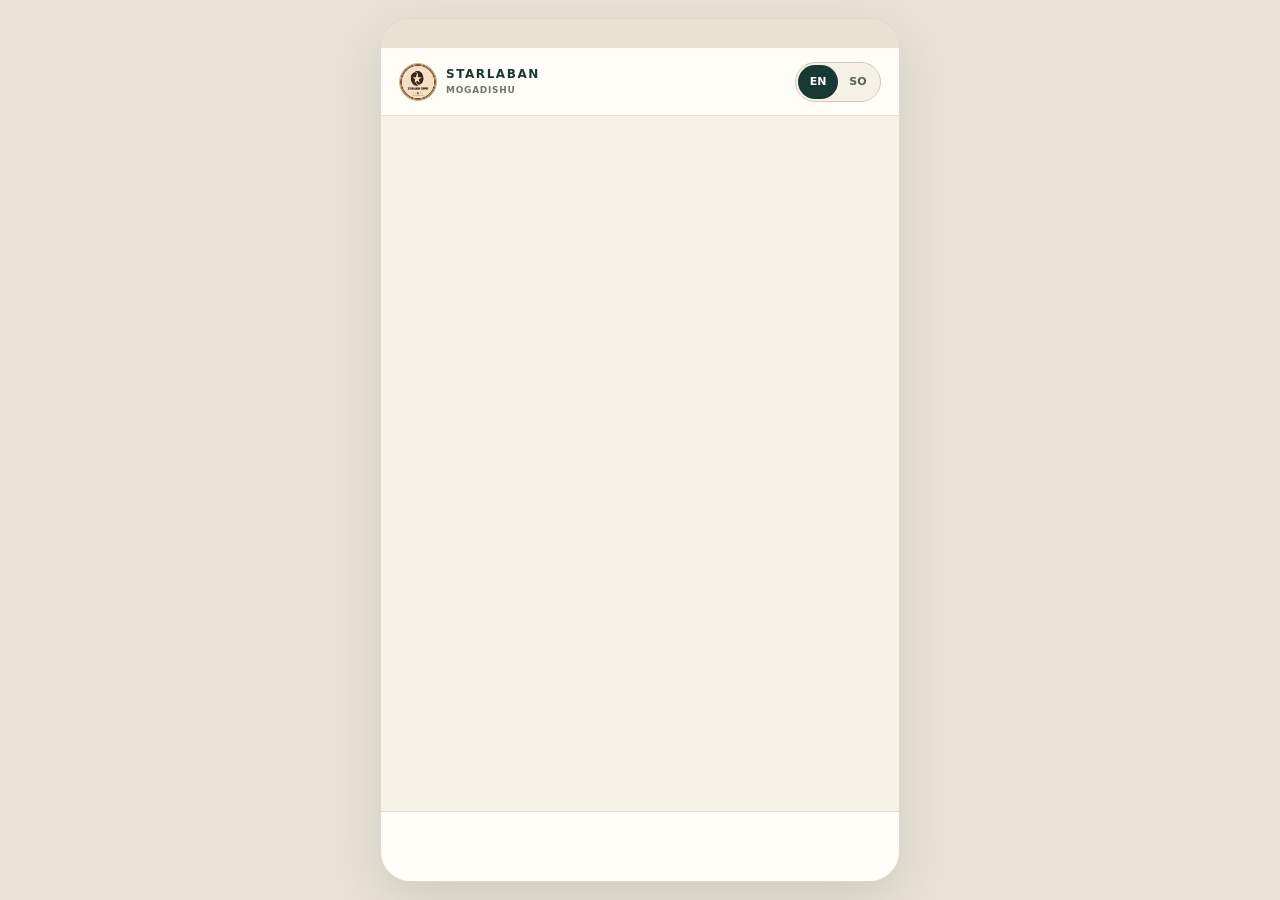
==== app/index.html @ 0a17c948 "Fix app style block markup" ====
<!doctype html>
<html lang="en"><head>
<meta charset="utf-8"><meta name="viewport" content="width=device-width, initial-scale=1, viewport-fit=cover"><meta name="theme-color" content="#f6f1e7"><meta name="description" content="Sample Starlaban Coffee ordering app.">
<title>Order with Starlaban</title><link rel="icon" href="../assets/favicon.png">
<style>
:root{--paper:#f6f1e7;--card:#fffdf8;--ink:#1e2721;--muted:#5d675e;--forest:#193a33;--tomato:#b54b36;--saffron:#dfad50;--sage:#dce4d8;--line:#e4ddcf;--serif:Georgia,'Times New Roman',serif;--sans:system-ui,-apple-system,'Segoe UI',sans-serif}
*{box-sizing:border-box}html,body{margin:0;min-height:100%;font:15px/1.45 var(--sans);background:#e9e3d7;color:var(--ink)}button,input{font:inherit}button{cursor:pointer;-webkit-tap-highlight-color:transparent}button:focus-visible,input:focus-visible{outline:3px solid var(--tomato);outline-offset:2px}#app{width:100%;max-width:520px;min-height:100dvh;height:100dvh;margin:0 auto;background:var(--paper);display:flex;flex-direction:column;position:relative;overflow:hidden}@media(min-width:600px){#app{height:min(900px,calc(100dvh - 36px));min-height:650px;margin:18px auto;border:1px solid #ded6c7;border-radius:30px;box-shadow:0 18px 50px #27312722}}
.notice{flex:none;min-height:29px;padding:6px 12px;text-align:center;background:#e9e1d2;color:#505b51;font-size:10px;letter-spacing:.025em}.top{flex:none;height:68px;display:flex;align-items:center;justify-content:space-between;padding:0 18px;border-bottom:1px solid var(--line);background:#fffdf8ed;z-index:4}.brand{display:flex;align-items:center;gap:9px;color:var(--forest);font-size:12px;font-weight:850;letter-spacing:.13em}.brand img{width:38px;height:38px;border-radius:50%;border:1px solid #d6b17a;object-fit:cover}.brand small{display:block;color:#70776c;font-size:9px;letter-spacing:.08em;font-weight:550;margin-top:1px}.right{display:flex;align-items:center;gap:9px}.lang{height:40px;border:1px solid #d2caba;border-radius:999px;padding:2px;background:var(--paper);display:flex}.lang button{min-width:40px;border:0;border-radius:999px;background:transparent;color:#556057;font-size:11px;font-weight:700}.lang button.on{background:var(--forest);color:#fff}
main{flex:1;min-height:0;overflow-y:auto;overscroll-behavior:contain;padding:20px 18px 30px;scrollbar-width:thin;scrollbar-color:#c8c1b4 transparent}.hello{margin:1px 0 18px}.eyebrow,.kicker{font-size:10px;text-transform:uppercase;letter-spacing:.16em;font-weight:800;color:var(--tomato)}h1,h2,h3,p{margin-top:0}.hello h1{font:700 38px/1.08 var(--serif);letter-spacing:-.035em;color:var(--forest);margin:8px 0 7px}.hello p{color:var(--muted);font-size:14px;margin:0}.sample-chip{background:var(--sage);color:#3d5143;border-radius:999px;display:inline-flex;align-items:center;gap:7px;padding:7px 10px;font-size:11px;font-weight:650;margin-top:13px}.sample-chip:before{content:"";width:7px;height:7px;border-radius:50%;background:#67865d}.sectionline{display:flex;align-items:end;justify-content:space-between;gap:10px;margin:22px 0 11px}.sectionline h2{font:700 25px/1.1 var(--serif);color:var(--forest);margin:0;letter-spacing:-.02em}.sectionline button{color:var(--tomato);background:none;border:0;font-size:12px;font-weight:700;padding:8px 0}
.featured{display:flex;gap:12px;overflow-x:auto;margin:0 -18px 19px;padding:2px 18px 8px;scroll-snap-type:x mandatory;scrollbar-width:none}.featured::-webkit-scrollbar{display:none}.feature{flex:0 0 84%;scroll-snap-align:start;min-height:160px;border-radius:20px;background:#dce4d8;display:grid;grid-template-columns:1fr 44%;overflow:hidden;position:relative}.feature:nth-child(2){background:#eedcc0}.feature-copy{padding:17px 8px 16px 17px;align-self:center;z-index:1}.badge{font-size:9px;font-weight:800;letter-spacing:.12em;text-transform:uppercase;color:#526c52}.feature h3{font:700 22px/1.1 var(--serif);color:var(--forest);margin:7px 0 5px}.feature p{color:#526155;font-size:12px;line-height:1.4;margin:0 0 10px;max-width:180px}.feature .price-add{border:0;border-radius:999px;background:var(--forest);color:white;min-height:38px;padding:0 13px;font-size:12px;font-weight:750}.feature-art{display:grid;place-items:center;min-width:0}.feature-art svg{height:100%;width:100%;max-width:220px}
.search{height:46px;display:flex;align-items:center;gap:9px;padding:0 12px;background:var(--card);border:1px solid #dcd5c7;border-radius:13px}.search svg{width:18px;flex:none;stroke:#677268;fill:none;stroke-width:1.8}.search input{width:100%;min-width:0;border:0;outline:0;background:none;color:var(--ink);font-size:13px}.sr{position:absolute;width:1px;height:1px;overflow:hidden;clip:rect(0,0,0,0);white-space:nowrap}.categories{display:flex;gap:7px;overflow-x:auto;margin:12px -18px 14px;padding:1px 18px 5px;scrollbar-width:none}.categories::-webkit-scrollbar{display:none}.categories button{flex:none;min-height:40px;padding:0 13px;border:1px solid #d3ccbd;border-radius:999px;background:transparent;color:#536056;font-size:11px;font-weight:680}.categories button.on{background:var(--forest);border-color:var(--forest);color:#fff}
.grid{display:grid;grid-template-columns:repeat(2,minmax(0,1fr));gap:10px}.dish{overflow:hidden;background:var(--card);border:1px solid var(--line);border-radius:16px;min-width:0}.dish-art{height:130px;background:var(--tone,#e5eadf)}.dish-art svg{width:100%;height:100%}.dish-body{padding:11px}.dish-head{display:flex;justify-content:space-between;align-items:flex-start;gap:6px}.dish h3{font:700 16px/1.15 var(--serif);color:var(--forest);margin:0 0 5px}.price{white-space:nowrap;color:var(--forest);font-size:11px;font-weight:800}.dish p{height:36px;overflow:hidden;color:#667066;font-size:11px;line-height:1.45;margin:0 0 9px}.add{width:100%;height:42px;border:0;border-radius:11px;background:var(--forest);color:white;font-size:12px;font-weight:750;display:flex;align-items:center;justify-content:center;gap:7px}.add:hover{background:var(--tomato)}.add span{font-size:18px;line-height:1}.empty{grid-column:1/-1;background:var(--card);padding:26px;border-radius:16px;text-align:center;color:var(--muted);font-size:13px}
.cartbar{flex:none;border:0;border-radius:16px;background:var(--tomato);color:white;margin:0 14px 8px;padding:0 16px;height:54px;display:flex;align-items:center;justify-content:space-between;font-size:13px;font-weight:750;box-shadow:0 6px 16px #b54b3633}.cartbar[hidden]{display:none}.cartbar:hover{background:#9f3f2e}.sum{font-variant-numeric:tabular-nums}.nav{flex:none;height:70px;padding:5px 9px max(6px,env(safe-area-inset-bottom));display:grid;grid-template-columns:repeat(5,1fr);border-top:1px solid var(--line);background:#fffdf8f5}.nav button{border:0;background:none;color:#72776e;font-size:10px;font-weight:650;display:flex;flex-direction:column;align-items:center;justify-content:center;gap:3px;position:relative}.nav button.on{color:var(--forest)}.nav svg{width:21px;height:21px;stroke:currentColor;stroke-width:1.8;fill:none;stroke-linecap:round;stroke-linejoin:round}.nav button.on:before{content:"";position:absolute;top:-5px;width:27px;height:2px;border-radius:4px;background:var(--tomato)}.nav .count{position:absolute;top:3px;left:calc(50% + 7px);min-width:17px;height:17px;padding:0 4px;background:var(--tomato);border-radius:99px;color:white;font-size:9px;display:grid;place-items:center}
.panel{background:var(--card);border:1px solid var(--line);border-radius:17px;padding:16px;margin:13px 0}.panel h3{font:700 19px var(--serif);color:var(--forest);margin:0 0 8px}.muted{color:var(--muted);font-size:13px;line-height:1.55}.wallet{border:0;color:#fffdf8;background:var(--forest);padding:22px;border-radius:23px;position:relative;overflow:hidden}.wallet:after{content:"";position:absolute;width:190px;height:190px;border:1px solid #ffffff2b;border-radius:50%;right:-68px;top:-95px;box-shadow:0 0 0 18px #ffffff08,0 0 0 38px #ffffff08}.wallet .label{font-size:11px;color:#d5dfd3}.wallet .balance{font:700 42px/1.1 var(--serif);margin:8px 0}.wallet p{font-size:11px;color:#cad7ca;margin:0}.quick-amounts{display:grid;grid-template-columns:repeat(3,1fr);gap:9px}.quick-amounts button,.pickup button,.pay-method button{min-height:44px;background:var(--paper);border:1px solid #d9d2c4;border-radius:12px;color:var(--forest);font-size:12px;font-weight:700}.quick-amounts button:hover,.pickup button.on,.pay-method button.on{background:var(--sage);border-color:#8d9e88}.orderrow{display:grid;grid-template-columns:1fr auto;gap:8px;padding:12px 0;border-bottom:1px solid var(--line)}.orderrow:last-child{border:0}.orderrow b{font-size:13px;color:var(--forest)}.orderrow small{display:block;color:var(--muted);font-size:11px;margin-top:3px}.qty{display:flex;align-items:center;gap:8px}.qty button{width:36px;height:36px;border-radius:50%;border:1px solid #cfc7b8;background:var(--paper);color:var(--forest);font-size:18px}.qty span{min-width:16px;text-align:center;font-weight:700;font-size:12px}.total{border-top:1px solid var(--line);padding-top:13px;display:flex;justify-content:space-between;font-weight:800;color:var(--forest)}.pickup,.pay-method{display:grid;grid-template-columns:repeat(3,1fr);gap:8px}.pay-method{grid-template-columns:1fr}.pay-method button{text-align:left;padding:0 12px}.primary{width:100%;min-height:48px;border:0;border-radius:13px;background:var(--tomato);color:white;font-size:13px;font-weight:800;margin-top:12px}.primary:hover{background:#9f3f2e}.progress{height:9px;background:#e6e0d4;border-radius:99px;overflow:hidden;margin:14px 0 8px}.progress span{display:block;height:100%;background:var(--saffron);border-radius:inherit}.status-step{display:flex;gap:10px;align-items:center;margin:12px 0;font-size:13px}.status-step i{width:24px;height:24px;border-radius:50%;display:grid;place-items:center;background:var(--sage);color:var(--forest);font-style:normal;font-size:11px;font-weight:800}.dim{color:#85877e}.dim i{background:#eee9de;color:#74776f}.message{position:fixed;z-index:30;left:50%;bottom:90px;transform:translate(-50%,12px);opacity:0;pointer-events:none;background:var(--forest);color:white;padding:12px 18px;border-radius:99px;font-size:12px;font-weight:700;box-shadow:0 8px 28px #0002;transition:opacity .2s,transform .2s;white-space:nowrap}.message.show{opacity:1;transform:translate(-50%,0)}
@media(max-width:360px){.top{padding:0 12px}.brand{font-size:10px}.brand img{width:34px;height:34px}.right{gap:5px}.hello h1{font-size:34px}.dish-art{height:112px}.dish-body{padding:9px}.dish h3{font-size:14px}}
@media(prefers-reduced-motion:reduce){*,*::before,*::after{scroll-behavior:auto!important;animation-duration:.01ms!important;transition-duration:.01ms!important}}
<style>
/* Refined touch-first sample ordering */
.notice{background:var(--forest);color:#f6f1e7;letter-spacing:.04em}.top{background:#fffdf8f2;backdrop-filter:blur(12px)}.hello{padding:8px 2px 4px}.hello h1{font-size:42px}.sample-chip{padding:8px 12px}.featured{gap:14px}.feature{min-height:184px;border-radius:22px;background:linear-gradient(135deg,#e4ebdf,#ced9cc)}.feature:nth-child(2){background:linear-gradient(135deg,#f2e5ca,#e6cfab)}.feature-copy{padding-left:18px}.feature-art{position:relative;background:radial-gradient(ellipse at 50% 80%,#ffffff96,transparent 58%)}.feature-art .food3d{height:100%;min-height:184px}.feature-art .food3d canvas{width:100%;height:100%}.badge{color:#657b52}.feature h3{font-size:23px}.dish{border-radius:18px;box-shadow:0 3px 13px #302c210a}.dish-art{height:145px;position:relative;background:radial-gradient(ellipse at 50% 88%,#ffffffad,transparent 53%),var(--tone,#e5eadf)}.dish-art .food3d{height:100%}.dish-art .food3d canvas{display:block;width:100%;height:100%}.dish-body{padding:12px}.dish p{font-size:11px}.add{min-height:44px;border-radius:12px}.nav{background:#fffdf8f5;backdrop-filter:blur(14px)}.nav button{min-height:48px}
@media(max-width:360px){.dish-art{height:125px}}
</style></head>
<body><div id="app"><div class="notice" id="notice"></div><header class="top"><div class="brand"><img src="../assets/logo.png" alt=""><span>STARLABAN<small>MOGADISHU</small></span></div><div class="right"><div class="lang" role="group" aria-label="Language / Luuqad"><button type="button" class="on" data-lang="en" aria-pressed="true">EN</button><button type="button" data-lang="so" aria-pressed="false">SO</button></div></div></header><main id="view" tabindex="-1" aria-live="polite"></main><nav id="nav" class="nav" aria-label="Main navigation"></nav></div><div id="message" class="message" role="status" aria-live="polite"></div>
<script src="../assets/vendor/three.min.js"></script><script src="../assets/food3d.js"></script>
<script>
const ITEMS=[
{id:'latte',cat:'coffee',name:'Starlaban Latte',so:'Latte Starlaban',desc:'Espresso, smooth milk and honey warmth.',soDesc:'Espresso, caano jilicsan iyo macaan yar.',price:3.25,tone:'#e5d7bd'},
{id:'iced',cat:'coffee',name:'Iced Coffee',so:'Qahwo qabow',desc:'Slow-brewed coffee, poured over ice.',soDesc:'Qahwo qabow oo baraf lagu shubay.',price:3.5,tone:'#d8e2dc'},
{id:'shaah',cat:'tea',name:'Somali Shaah',so:'Shaah Soomaali',desc:'Black tea, cardamom and cinnamon.',soDesc:'Shaah madow, heyl iyo qorfe.',price:2,tone:'#eed9b4'},
{id:'matcha',cat:'tea',name:'Iced Matcha',so:'Matcha qabow',desc:'Bright matcha, chilled milk, gentle sweetness.',soDesc:'Matcha cagaaran, caano qabow iyo macaan yar.',price:3.5,tone:'#d9e1cb'},
{id:'glazed',cat:'bakery',name:'Classic Glazed Donut',so:'Doonyo sonkor leh',desc:'Soft, golden and finished with a light glaze.',soDesc:'Jilicsan, dahab ah, sonkor khafiif ahna leh.',price:1.75,tone:'#f2dfbd'},
{id:'choco',cat:'bakery',name:'Chocolate Donut',so:'Doonyo shukulaato',desc:'A soft donut with rich cocoa icing.',soDesc:'Doonyo jilicsan oo shukulaato leh.',price:2,tone:'#ead8cf'},
{id:'sandwich',cat:'kitchen',name:'Grilled Chicken Sandwich',so:'Rooti digaag duban',desc:'Grilled chicken, crisp greens and tomato.',soDesc:'Digaag duban, caleen cusub iyo yaanyo.',price:5.5,tone:'#e7dfc7'},
{id:'salad',cat:'kitchen',name:'Garden Salad',so:'Salad khudaar',desc:'Crisp greens, cucumber, tomato, lemon.',soDesc:'Caleen cusub, qajaar, yaanyo iyo liin.',price:4.5,tone:'#dce5d3'}];
const TXT={en:{menu:'Menu',cart:'Cart',orders:'Orders',wallet:'Wallet',rewards:'Stars',notice:'Sample ordering app · No real payments are processed',eyebrow:'Mogadishu · made fresh',title:'What sounds good?',subtitle:'A few favorites, ready when you are.',featured:'House favorites',seeAll:'Browse all',search:'Search coffee, lunch…',searchLabel:'Search menu',empty:'Nothing found. Try another search.',all:'Everything',coffee:'Coffee',tea:'Tea & matcha',bakery:'Bakery',kitchen:'Kitchen',add:'Add',added:'Added to your order',cartEmpty:'Your order is empty',cartIntro:'Add something fresh from the menu.',pickup:'Pickup time',now:'In 15 min',later:'In 30 min',soon:'In 45 min',payWith:'Sample payment method',credit:'Starlaban credit',evc:'EVC Plus',zaad:'Zaad',place:'Place sample order',remove:'Remove',subtotal:'Subtotal',walletTitle:'A little for later',walletSub:'Sample balance',topup:'Add sample credit',add5:'Add $5',add10:'Add $10',add20:'Add $20',topupDone:'Sample credit added',walletNote:'This is a local demo balance. No money moves.',starsTitle:'Your little rewards',starsSub:'Sample stars',starProgress:'stars to your next free treat',orderTitle:'Your orders',noOrders:'No orders just yet',noOrdersSub:'Your first coffee run will show up here.',orderReady:'Order received',orderWait:'We’ll have it ready for pickup soon.',orderLabel:'Sample order',success:'Order placed · Thanks for stopping by',current:'Current order',paymentNote:'Payments are simulated in this prototype.',saved:'Sample app · No sign-in needed',browse:'Start an order'},
so:{menu:'Liiska',cart:'Dalabka',orders:'Dalabyo',wallet:'Boorsada',rewards:'Xidigaha',notice:'App tijaabo ah · Lacag dhab ah lama qaado',eyebrow:'Muqdisho · cusub ayaa la diyaariyaa',title:'Maxaad jeclaan lahayd?',subtitle:'Waxyaabo yar oo la jecel yahay, diyaar kuu ah.',featured:'Waxyaabaha guriga',seeAll:'Eeg dhammaan',search:'Ka raadi qahwo ama qado…',searchLabel:'Ka raadi liiska',empty:'Wax lama helin. Isku day eray kale.',all:'Dhammaan',coffee:'Qahwo',tea:'Shaah & matcha',bakery:'Rooti macaan',kitchen:'Jikada',add:'Ku dar',added:'Waa lagu daray dalabkaaga',cartEmpty:'Dalabkaagu waa madhan yahay',cartIntro:'Ku dar wax cusub oo liiska ku jira.',pickup:'Waqtiga qaadashada',now:'15 daqiiqo',later:'30 daqiiqo',soon:'45 daqiiqo',payWith:'Hab lacag-bixin tijaabo ah',credit:'Credit Starlaban',evc:'EVC Plus',zaad:'Zaad',place:'Dalab tijaabo ah',remove:'Ka saar',subtotal:'Wadarta',walletTitle:'Wax yar oo dambe ah',walletSub:'Credit tijaabo ah',topup:'Ku dar credit tijaabo ah',add5:'Ku dar $5',add10:'Ku dar $10',add20:'Ku dar $20',topupDone:'Credit tijaabo ah ayaa lagu daray',walletNote:'Tani waa lacag tijaabo ah. Wax lacag ah ma dhaqaaqdo.',starsTitle:'Abaalmarintaada yar',starsSub:'Xidigaha tijaabada ah',starProgress:'xidigo ilaa macmacaan bilaash ah',orderTitle:'Dalabyadaada',noOrders:'Weli dalabyo ma jiraan',noOrdersSub:'Qahwadaada ugu horreysa ayaa halkan ka muuqan doonta.',orderReady:'Dalabka waa la helay',orderWait:'Dhawaan ayuu diyaar u noqon doonaa qaadashada.',orderLabel:'Dalab tijaabo ah',success:'Dalabkii waa la diray · Waad ku mahadsan tahay',current:'Dalabka hadda',paymentNote:'Lacag-bixintu waa tijaabo appkan dhexdiisa.',saved:'App tijaabo ah · Soo galitaan looma baahna',browse:'Dalab bilow'}};
const ICON={menu:'<svg viewBox="0 0 24 24"><path d="M4 8h16l-1 12H5L4 8Z"/><path d="M8 9V6a4 4 0 0 1 8 0v3"/></svg>',cart:'<svg viewBox="0 0 24 24"><path d="M3 4h2l2.2 11.2A2 2 0 0 0 9.2 17h8.9a2 2 0 0 0 1.9-1.4L22 9H6"/><circle cx="10" cy="21" r="1"/><circle cx="18" cy="21" r="1"/></svg>',orders:'<svg viewBox="0 0 24 24"><path d="M7 3h10v18l-5-3-5 3V3Z"/><path d="M9 8h6m-6 4h6"/></svg>',wallet:'<svg viewBox="0 0 24 24"><rect x="3" y="5" width="18" height="15" rx="2"/><path d="M3 9h18m-5 5h2"/></svg>',rewards:'<svg viewBox="0 0 24 24"><path d="m12 3 2.6 5.4 5.9.9-4.3 4.2 1 6-5.2-2.8-5.2 2.8 1-6-4.3-4.2 5.9-.9L12 3Z"/></svg>'};
let lang='en',tab='menu',cat='all',query='',pickup=0,payment='evc',cart={},credit=10,stars=3,lastOrder=null,toastTimer;const $=id=>document.getElementById(id),t=k=>TXT[lang][k];
function money(x){return '$'+x.toFixed(2)}function count(){return Object.values(cart).reduce((a,b)=>a+b,0)}function total(){return ITEMS.reduce((s,p)=>s+(cart[p.id]||0)*p.price,0)}function label(p){return lang==='so'?p.so:p.name}
function art(id){const p=ITEMS.find(x=>x.id===id);return '<div class="food3d" data-food3d="'+id+'" role="img" aria-label="'+(p?p.name:'Starlaban menu item')+' three dimensional model"></div>'}
function card(p){return '<article class="dish" style="--tone:'+p.tone+'"><div class="dish-art">'+art(p.id)+'</div><div class="dish-body"><div class="dish-head"><h3>'+label(p)+'</h3><span class="price">'+money(p.price)+'</span></div><p>'+(lang==='so'?p.soDesc:p.desc)+'</p><button class="add" type="button" data-add="'+p.id+'"><span aria-hidden="true">+</span>'+t('add')+'</button></div></article>'}
function renderMenu(){const featured=['latte','sandwich'].map(id=>ITEMS.find(p=>p.id===id));const found=ITEMS.filter(p=>(cat==='all'||p.cat===cat)&&(!query||(p.name+' '+p.so+' '+p.desc+' '+p.soDesc).toLowerCase().includes(query.toLowerCase())));return '<section class="hello"><div class="eyebrow">'+t('eyebrow')+'</div><h1>'+t('title')+'</h1><p>'+t('subtitle')+'</p><span class="sample-chip">'+t('saved')+'</span></section><div class="sectionline"><h2>'+t('featured')+'</h2><button type="button" id="browseAll">'+t('seeAll')+'</button></div><div class="featured">'+featured.map(p=>'<article class="feature"><div class="feature-copy"><span class="badge">'+(p.id==='latte'?(lang==='so'?'Cabitaanka guriga':'House cup'):(lang==='so'?'Qado cusub':'Fresh lunch'))+'</span><h3>'+label(p)+'</h3><p>'+(lang==='so'?p.soDesc:p.desc)+'</p><button class="price-add" data-add="'+p.id+'" type="button">'+t('add')+' · '+money(p.price)+'</button></div><div class="feature-art">'+art(p.id)+'</div></article>').join('')+'</div><div class="sectionline"><h2>'+t('menu')+'</h2></div><label class="search"><svg viewBox="0 0 24 24" aria-hidden="true"><circle cx="11" cy="11" r="7"/><path d="m16 16 5 5"/></svg><span class="sr">'+t('searchLabel')+'</span><input id="search" type="search" value="'+query.replaceAll('"','&quot;')+'" placeholder="'+t('search')+'" autocomplete="off"></label>'+filters()+'<div class="grid">'+(found.length?found.map(card).join(''):'<p class="empty">'+t('empty')+'</p>')+'</div>'}
function renderCart(){if(!count())return '<section class="hello"><div class="eyebrow">'+t('menu')+'</div><h1>'+t('cartEmpty')+'</h1><p>'+t('cartIntro')+'</p></section><article class="panel" style="text-align:center;padding:28px"><div style="font-size:46px;color:var(--saffron);font-family:Georgia">＋</div><p class="muted">'+t('cartIntro')+'</p><button class="primary" id="goBrowse">'+t('browse')+'</button></article>';const rows=ITEMS.filter(p=>cart[p.id]);return '<section class="hello"><div class="eyebrow">'+t('current')+'</div><h1>'+t('cart')+'</h1><p>'+t('subtitle')+'</p></section><article class="panel"><h3>'+t('cart')+'</h3>'+rows.map(p=>'<div class="orderrow"><div><b>'+label(p)+'</b><small>'+money(p.price)+' · '+money(p.price*cart[p.id])+'</small></div><div class="qty"><button aria-label="'+t('remove')+' '+label(p)+'" data-qty="-" data-id="'+p.id+'">−</button><span>'+cart[p.id]+'</span><button aria-label="Add another '+label(p)+'" data-qty="+" data-id="'+p.id+'">+</button></div></div>').join('')+'<div class="total"><span>'+t('subtotal')+'</span><span>'+money(total())+'</span></div></article><article class="panel pickup"><h3 style="grid-column:1/-1">'+t('pickup')+'</h3>'+[t('now'),t('later'),t('soon')].map((v,i)=>'<button type="button" class="'+(pickup===i?'on':'')+'" data-pickup="'+i+'">'+v+'</button>').join('')+'</article><article class="panel"><h3>'+t('payWith')+'</h3><p class="muted">'+t('paymentNote')+'</p><div class="pay-method">'+[['evc',t('evc')],['zaad',t('zaad')],['credit',t('credit')]].map(([id,name])=>'<button type="button" class="'+(payment===id?'on':'')+'" data-pay="'+id+'">'+name+(id==='credit'?' · '+money(credit):'')+'</button>').join('')+'</div><button class="primary" type="button" id="placeOrder">'+t('place')+' · '+money(total())+'</button></article>'}
function renderWallet(){return '<section class="hello"><div class="eyebrow">'+t('wallet')+'</div><h1>'+t('walletTitle')+'</h1><p>'+t('walletNote')+'</p></section><article class="wallet"><span class="label">'+t('walletSub')+'</span><div class="balance">'+money(credit)+'</div><p>'+t('walletNote')+'</p></article><article class="panel"><h3>'+t('topup')+'</h3><p class="muted">'+t('paymentNote')+'</p><div class="quick-amounts">'+[[5,t('add5')],[10,t('add10')],[20,t('add20')]].map(([v,s])=>'<button data-topup="'+v+'" type="button">'+s+'</button>').join('')+'</div></article>'}
function renderRewards(){return '<section class="hello"><div class="eyebrow">'+t('rewards')+'</div><h1>'+t('starsTitle')+'</h1><p>'+t('starsSub')+'</p></section><article class="wallet"><span class="label">'+t('starsSub')+'</span><div class="balance">'+stars+' ★</div><p>50 '+t('starProgress')+'</p><div class="progress"><span style="width:'+Math.min(100,stars*2)+'%"></span></div></article><article class="panel"><h3>'+(lang==='so'?'Macmacaan bilaash ah':'A free donut is waiting')+'</h3><p class="muted">'+(lang==='so'?'Dalab kasta xidigo ayaa lagu kasbadaa. Tani waa tusaale keliya.':'Earn sample stars as you explore. Rewards in this preview are for demonstration only.')+'</p></article>'}
function renderOrders(){return '<section class="hello"><div class="eyebrow">'+t('orders')+'</div><h1>'+t('orderTitle')+'</h1><p>'+t('subtitle')+'</p></section>'+(lastOrder?'<article class="panel"><h3>'+t('orderLabel')+' #'+lastOrder.id+'</h3><p class="muted">'+lastOrder.items+'</p><p class="muted">'+lastOrder.time+' · '+money(lastOrder.total)+'</p><div class="progress"><span style="width:38%"></span></div><div class="status-step"><i>✓</i>'+t('orderReady')+'</div><div class="status-step dim"><i>2</i>'+t('orderWait')+'</div></article>':'<article class="panel"><h3>'+t('noOrders')+'</h3><p class="muted">'+t('noOrdersSub')+'</p><button class="primary" id="goBrowse">'+t('browse')+'</button></article>')}
function render(){renderNav();$('notice').textContent=t('notice');$('view').innerHTML=({menu:renderMenu,cart:renderCart,orders:renderOrders,wallet:renderWallet,rewards:renderRewards})[tab]();wire()}
function saveCredit(){try{localStorage.setItem('sl_redesign_credit',credit)}catch(e){}}
function wire(){$('view').querySelectorAll('[data-cat]').forEach(b=>b.onclick=()=>{cat=b.dataset.cat;render()});$('view').querySelectorAll('[data-add]').forEach(b=>b.onclick=()=>add(b.dataset.add));$('view').querySelectorAll('[data-qty]').forEach(b=>b.onclick=()=>{const id=b.dataset.id;cart[id]=(cart[id]||0)+(b.dataset.qty==='+'?1:-1);if(cart[id]<=0)delete cart[id];render()});$('view').querySelectorAll('[data-pickup]').forEach(b=>b.onclick=()=>{pickup=+b.dataset.pickup;render()});$('view').querySelectorAll('[data-pay]').forEach(b=>b.onclick=()=>{payment=b.dataset.pay;render()});$('view').querySelectorAll('[data-topup]').forEach(b=>b.onclick=()=>{credit+=+b.dataset.topup;saveCredit();showToast(t('topupDone'));render()});const q=$('search');if(q)q.oninput=()=>{query=q.value;const pos=$('view').scrollTop;render();$('view').scrollTop=pos;const nq=$('search');nq.focus();nq.setSelectionRange(query.length,query.length)};const all=$('browseAll');if(all)all.onclick=()=>{$('view').querySelector('.categories').scrollIntoView({block:'start',behavior:'smooth'})};const go=$('goBrowse');if(go)go.onclick=()=>{tab='menu';render()};const po=$('placeOrder');if(po)po.onclick=()=>{if(payment==='credit'&&credit<total()){showToast(lang==='so'?'Credit kugu filan ma jiro':'Not enough sample credit');return}if(payment==='credit')credit-=total();stars+=Math.floor(total());lastOrder={id:Date.now().toString().slice(-4),items:ITEMS.filter(p=>cart[p.id]).map(p=>cart[p.id]+' × '+label(p)).join(', '),time:pickup===0?t('now'):pickup===1?t('later'):t('soon'),total:total()};cart={};tab='orders';saveCredit();render();showToast(t('success'))}}
function showToast(s){const m=$('message');m.textContent=s;m.classList.add('show');clearTimeout(toastTimer);toastTimer=setTimeout(()=>m.classList.remove('show'),2100)}document.querySelectorAll('[data-lang]').forEach(b=>b.onclick=()=>{lang=b.dataset.lang;document.documentElement.lang=lang;document.querySelectorAll('[data-lang]').forEach(x=>{const on=x.dataset.lang===lang;x.classList.toggle('on',on);x.setAttribute('aria-pressed',on)});render()});
let saved=null;try{saved=Number(localStorage.getItem('sl_redesign_credit'))}catch(e){}if(Number.isFinite(saved)&&saved>=0)credit=saved;const requested=new URLSearchParams(location.search).get('item');if(ITEMS.some(p=>p.id===requested))cart[requested]=1;render();
</script></body></html>
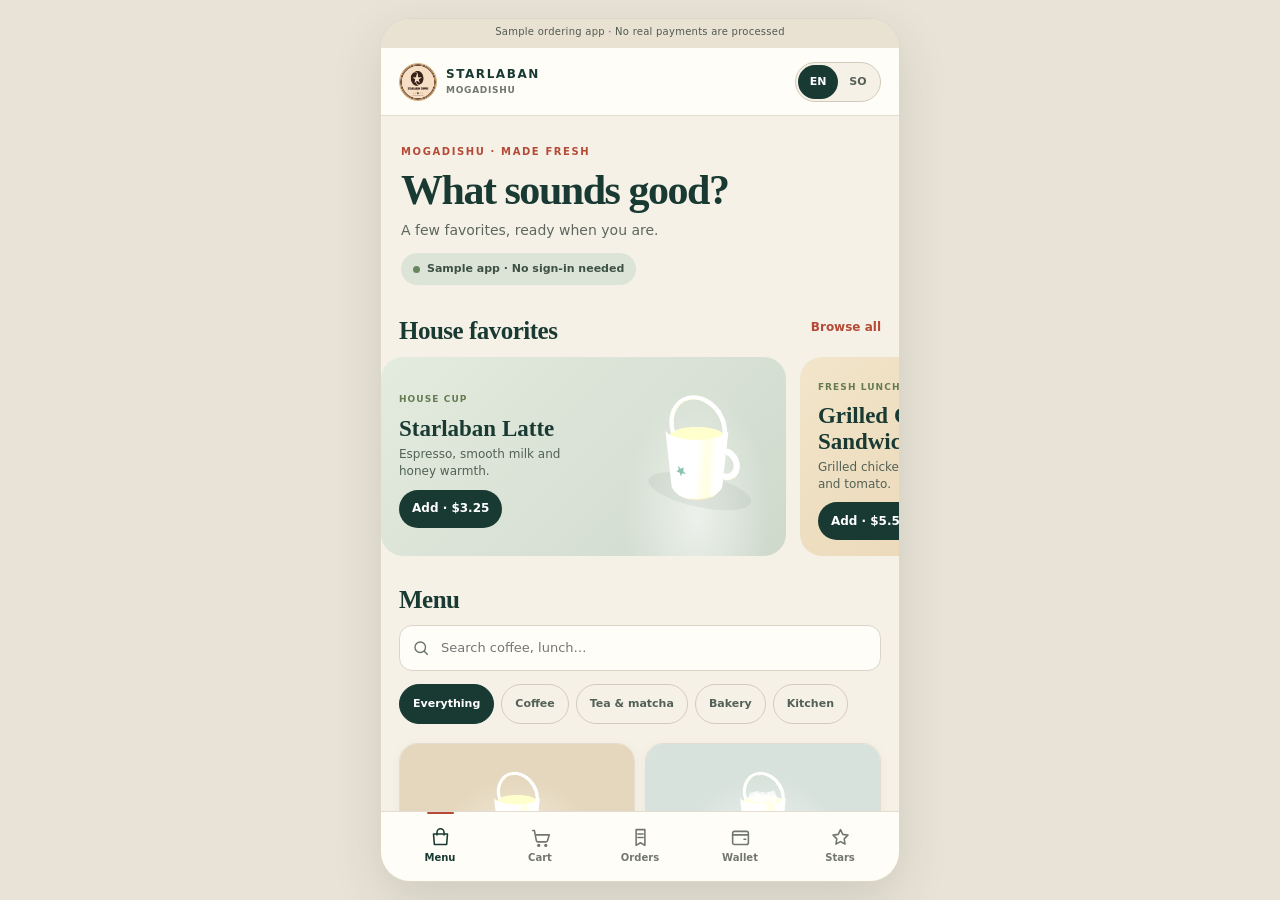
==== commit ec86ff8c: "Restore app navigation helpers for redesigned menu" ====
--- a/app/index.html
+++ b/app/index.html
@@ -37,6 +37,9 @@
 let lang='en',tab='menu',cat='all',query='',pickup=0,payment='evc',cart={},credit=10,stars=3,lastOrder=null,toastTimer;const $=id=>document.getElementById(id),t=k=>TXT[lang][k];
 function money(x){return '$'+x.toFixed(2)}function count(){return Object.values(cart).reduce((a,b)=>a+b,0)}function total(){return ITEMS.reduce((s,p)=>s+(cart[p.id]||0)*p.price,0)}function label(p){return lang==='so'?p.so:p.name}
 function art(id){const p=ITEMS.find(x=>x.id===id);return '<div class="food3d" data-food3d="'+id+'" role="img" aria-label="'+(p?p.name:'Starlaban menu item')+' three dimensional model"></div>'}
+function renderNav(){const n=$('nav');n.innerHTML='';['menu','cart','orders','wallet','rewards'].forEach(k=>{const b=document.createElement('button');b.type='button';b.className=tab===k?'on':'';b.setAttribute('aria-label',t(k));if(tab===k)b.setAttribute('aria-current','page');b.innerHTML=ICON[k]+'<span>'+t(k)+'</span>';if(k==='cart'&&count()){const s=document.createElement('span');s.className='count';s.textContent=count();b.append(s)}if(k==='orders'&&lastOrder){const s=document.createElement('span');s.className='count';s.textContent='1';b.append(s)}b.onclick=()=>{tab=k;render()};n.append(b)})}
+function add(id){cart[id]=(cart[id]||0)+1;showToast(t('added'));render()}
+function filters(){return '<div class="categories" role="group" aria-label="'+(lang==='so'?'Qaybaha liiska':'Menu categories')+'">'+[['all',t('all')],['coffee',t('coffee')],['tea',t('tea')],['bakery',t('bakery')],['kitchen',t('kitchen')]].map(([id,txt])=>'<button type="button" class="'+(cat===id?'on':'')+'" aria-pressed="'+(cat===id)+'" data-cat="'+id+'">'+txt+'</button>').join('')+'</div>'}
 function card(p){return '<article class="dish" style="--tone:'+p.tone+'"><div class="dish-art">'+art(p.id)+'</div><div class="dish-body"><div class="dish-head"><h3>'+label(p)+'</h3><span class="price">'+money(p.price)+'</span></div><p>'+(lang==='so'?p.soDesc:p.desc)+'</p><button class="add" type="button" data-add="'+p.id+'"><span aria-hidden="true">+</span>'+t('add')+'</button></div></article>'}
 function renderMenu(){const featured=['latte','sandwich'].map(id=>ITEMS.find(p=>p.id===id));const found=ITEMS.filter(p=>(cat==='all'||p.cat===cat)&&(!query||(p.name+' '+p.so+' '+p.desc+' '+p.soDesc).toLowerCase().includes(query.toLowerCase())));return '<section class="hello"><div class="eyebrow">'+t('eyebrow')+'</div><h1>'+t('title')+'</h1><p>'+t('subtitle')+'</p><span class="sample-chip">'+t('saved')+'</span></section><div class="sectionline"><h2>'+t('featured')+'</h2><button type="button" id="browseAll">'+t('seeAll')+'</button></div><div class="featured">'+featured.map(p=>'<article class="feature"><div class="feature-copy"><span class="badge">'+(p.id==='latte'?(lang==='so'?'Cabitaanka guriga':'House cup'):(lang==='so'?'Qado cusub':'Fresh lunch'))+'</span><h3>'+label(p)+'</h3><p>'+(lang==='so'?p.soDesc:p.desc)+'</p><button class="price-add" data-add="'+p.id+'" type="button">'+t('add')+' · '+money(p.price)+'</button></div><div class="feature-art">'+art(p.id)+'</div></article>').join('')+'</div><div class="sectionline"><h2>'+t('menu')+'</h2></div><label class="search"><svg viewBox="0 0 24 24" aria-hidden="true"><circle cx="11" cy="11" r="7"/><path d="m16 16 5 5"/></svg><span class="sr">'+t('searchLabel')+'</span><input id="search" type="search" value="'+query.replaceAll('"','&quot;')+'" placeholder="'+t('search')+'" autocomplete="off"></label>'+filters()+'<div class="grid">'+(found.length?found.map(card).join(''):'<p class="empty">'+t('empty')+'</p>')+'</div>'}
 function renderCart(){if(!count())return '<section class="hello"><div class="eyebrow">'+t('menu')+'</div><h1>'+t('cartEmpty')+'</h1><p>'+t('cartIntro')+'</p></section><article class="panel" style="text-align:center;padding:28px"><div style="font-size:46px;color:var(--saffron);font-family:Georgia">＋</div><p class="muted">'+t('cartIntro')+'</p><button class="primary" id="goBrowse">'+t('browse')+'</button></article>';const rows=ITEMS.filter(p=>cart[p.id]);return '<section class="hello"><div class="eyebrow">'+t('current')+'</div><h1>'+t('cart')+'</h1><p>'+t('subtitle')+'</p></section><article class="panel"><h3>'+t('cart')+'</h3>'+rows.map(p=>'<div class="orderrow"><div><b>'+label(p)+'</b><small>'+money(p.price)+' · '+money(p.price*cart[p.id])+'</small></div><div class="qty"><button aria-label="'+t('remove')+' '+label(p)+'" data-qty="-" data-id="'+p.id+'">−</button><span>'+cart[p.id]+'</span><button aria-label="Add another '+label(p)+'" data-qty="+" data-id="'+p.id+'">+</button></div></div>').join('')+'<div class="total"><span>'+t('subtotal')+'</span><span>'+money(total())+'</span></div></article><article class="panel pickup"><h3 style="grid-column:1/-1">'+t('pickup')+'</h3>'+[t('now'),t('later'),t('soon')].map((v,i)=>'<button type="button" class="'+(pickup===i?'on':'')+'" data-pickup="'+i+'">'+v+'</button>').join('')+'</article><article class="panel"><h3>'+t('payWith')+'</h3><p class="muted">'+t('paymentNote')+'</p><div class="pay-method">'+[['evc',t('evc')],['zaad',t('zaad')],['credit',t('credit')]].map(([id,name])=>'<button type="button" class="'+(payment===id?'on':'')+'" data-pay="'+id+'">'+name+(id==='credit'?' · '+money(credit):'')+'</button>').join('')+'</div><button class="primary" type="button" id="placeOrder">'+t('place')+' · '+money(total())+'</button></article>'}
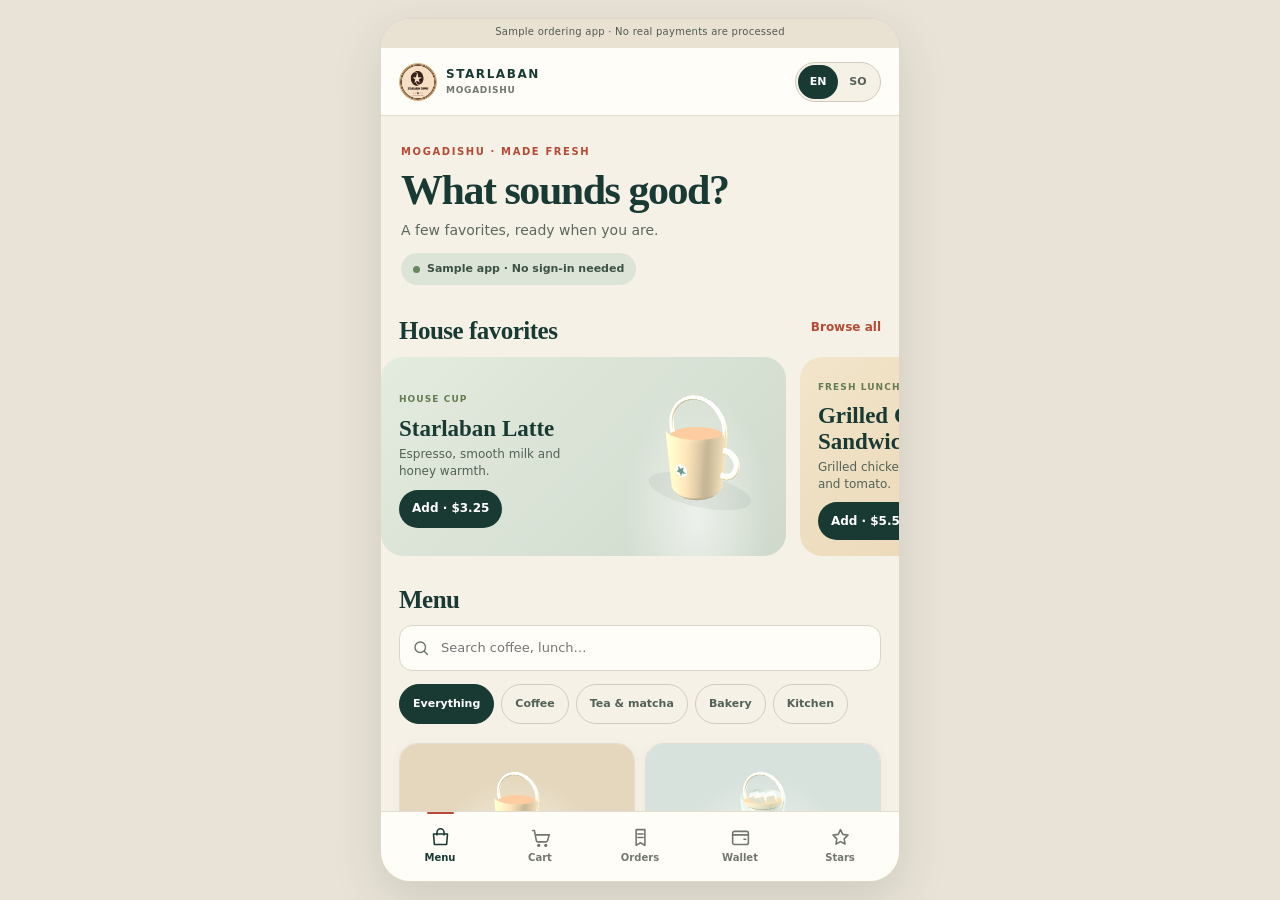
==== commit 61d6ac5e: "Refresh cached 3D renderer in the app" ====
--- a/app/index.html
+++ b/app/index.html
@@ -20,7 +20,7 @@
 @media(max-width:360px){.dish-art{height:125px}}
 </style></head>
 <body><div id="app"><div class="notice" id="notice"></div><header class="top"><div class="brand"><img src="../assets/logo.png" alt=""><span>STARLABAN<small>MOGADISHU</small></span></div><div class="right"><div class="lang" role="group" aria-label="Language / Luuqad"><button type="button" class="on" data-lang="en" aria-pressed="true">EN</button><button type="button" data-lang="so" aria-pressed="false">SO</button></div></div></header><main id="view" tabindex="-1" aria-live="polite"></main><nav id="nav" class="nav" aria-label="Main navigation"></nav></div><div id="message" class="message" role="status" aria-live="polite"></div>
-<script src="../assets/vendor/three.min.js"></script><script src="../assets/food3d.js"></script>
+<script src="../assets/vendor/three.min.js"></script><script src="../assets/food3d.js?v=2"></script>
 <script>
 const ITEMS=[
 {id:'latte',cat:'coffee',name:'Starlaban Latte',so:'Latte Starlaban',desc:'Espresso, smooth milk and honey warmth.',soDesc:'Espresso, caano jilicsan iyo macaan yar.',price:3.25,tone:'#e5d7bd'},
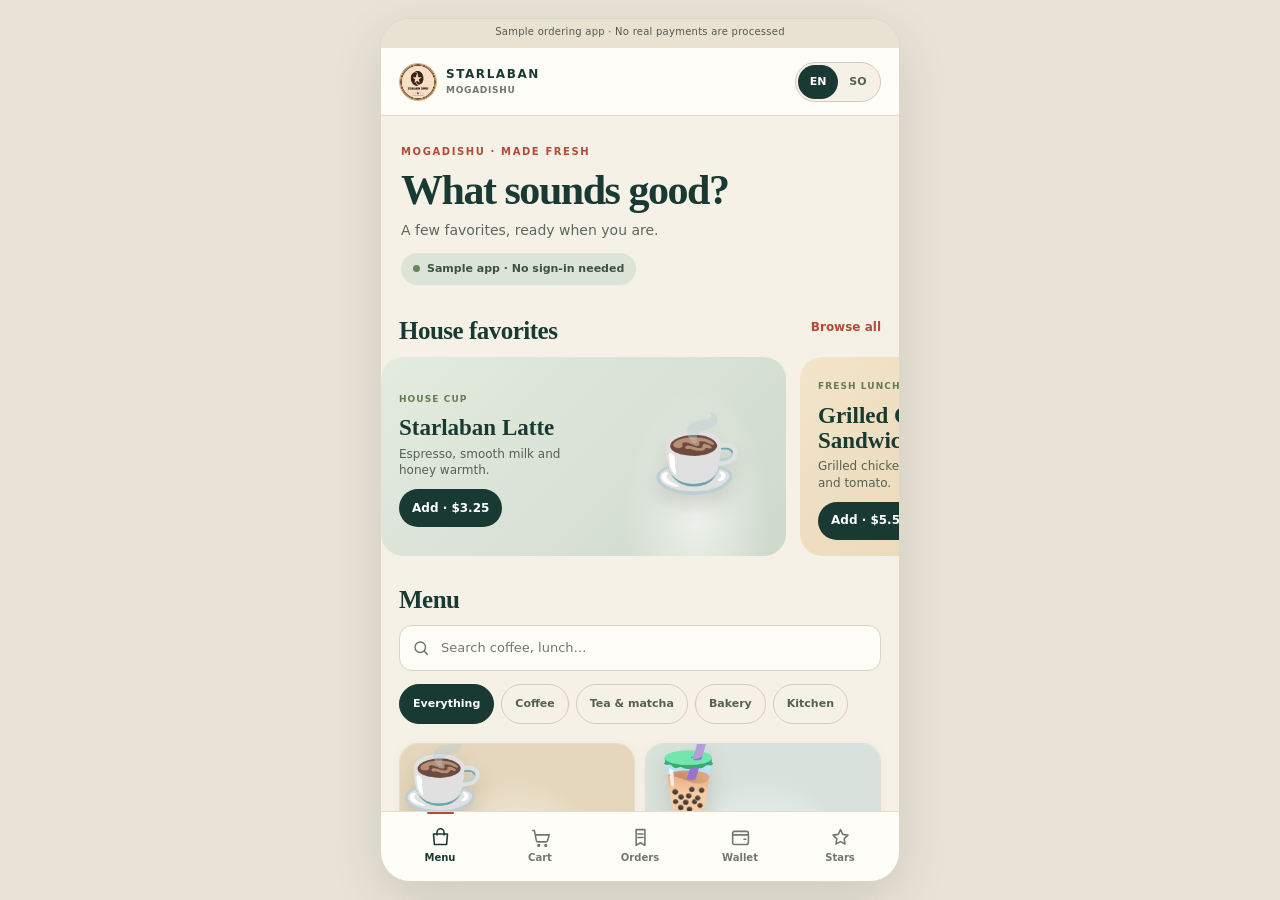
==== commit f49187f9: "Use emoji menu art and add subtle app reveal motion" ====
--- a/app/index.html
+++ b/app/index.html
@@ -18,9 +18,18 @@
 /* Refined touch-first sample ordering */
 .notice{background:var(--forest);color:#f6f1e7;letter-spacing:.04em}.top{background:#fffdf8f2;backdrop-filter:blur(12px)}.hello{padding:8px 2px 4px}.hello h1{font-size:42px}.sample-chip{padding:8px 12px}.featured{gap:14px}.feature{min-height:184px;border-radius:22px;background:linear-gradient(135deg,#e4ebdf,#ced9cc)}.feature:nth-child(2){background:linear-gradient(135deg,#f2e5ca,#e6cfab)}.feature-copy{padding-left:18px}.feature-art{position:relative;background:radial-gradient(ellipse at 50% 80%,#ffffff96,transparent 58%)}.feature-art .food3d{height:100%;min-height:184px}.feature-art .food3d canvas{width:100%;height:100%}.badge{color:#657b52}.feature h3{font-size:23px}.dish{border-radius:18px;box-shadow:0 3px 13px #302c210a}.dish-art{height:145px;position:relative;background:radial-gradient(ellipse at 50% 88%,#ffffffad,transparent 53%),var(--tone,#e5eadf)}.dish-art .food3d{height:100%}.dish-art .food3d canvas{display:block;width:100%;height:100%}.dish-body{padding:12px}.dish p{font-size:11px}.add{min-height:44px;border-radius:12px}.nav{background:#fffdf8f5;backdrop-filter:blur(14px)}.nav button{min-height:48px}
 @media(max-width:360px){.dish-art{height:125px}}
+</style><style>
+.food-emoji{font-family:"Apple Color Emoji","Segoe UI Emoji","Noto Color Emoji",sans-serif;font-size:68px;line-height:1;display:block;filter:drop-shadow(0 10px 10px #3b322226)}
+.feature-art .food-emoji{font-size:74px}
+</style><style>
+.motion-enabled .reveal{opacity:0;transform:translate3d(0,12px,0);transition:opacity .42s ease,transform .52s cubic-bezier(.2,.7,.2,1);transition-delay:var(--reveal-delay,0ms);will-change:opacity,transform}
+.motion-enabled .reveal.is-visible{opacity:1;transform:translate3d(0,0,0)}
+.motion-enabled .reveal .food-emoji{opacity:0;transform:translate3d(0,9px,0) scale(.9);transition:opacity .38s ease,transform .52s cubic-bezier(.2,.7,.2,1);transition-delay:90ms}
+.motion-enabled .reveal.is-visible .food-emoji{opacity:1;transform:translate3d(0,-2px,0) scale(1)}
+@media(prefers-reduced-motion:reduce){.motion-enabled .reveal,.motion-enabled .reveal .food-emoji{opacity:1!important;transform:none!important;transition:none!important;will-change:auto!important}}
 </style></head>
 <body><div id="app"><div class="notice" id="notice"></div><header class="top"><div class="brand"><img src="../assets/logo.png" alt=""><span>STARLABAN<small>MOGADISHU</small></span></div><div class="right"><div class="lang" role="group" aria-label="Language / Luuqad"><button type="button" class="on" data-lang="en" aria-pressed="true">EN</button><button type="button" data-lang="so" aria-pressed="false">SO</button></div></div></header><main id="view" tabindex="-1" aria-live="polite"></main><nav id="nav" class="nav" aria-label="Main navigation"></nav></div><div id="message" class="message" role="status" aria-live="polite"></div>
-<script src="../assets/vendor/three.min.js"></script><script src="../assets/food3d.js?v=2"></script>
+
 <script>
 const ITEMS=[
 {id:'latte',cat:'coffee',name:'Starlaban Latte',so:'Latte Starlaban',desc:'Espresso, smooth milk and honey warmth.',soDesc:'Espresso, caano jilicsan iyo macaan yar.',price:3.25,tone:'#e5d7bd'},
@@ -36,7 +45,7 @@
 const ICON={menu:'<svg viewBox="0 0 24 24"><path d="M4 8h16l-1 12H5L4 8Z"/><path d="M8 9V6a4 4 0 0 1 8 0v3"/></svg>',cart:'<svg viewBox="0 0 24 24"><path d="M3 4h2l2.2 11.2A2 2 0 0 0 9.2 17h8.9a2 2 0 0 0 1.9-1.4L22 9H6"/><circle cx="10" cy="21" r="1"/><circle cx="18" cy="21" r="1"/></svg>',orders:'<svg viewBox="0 0 24 24"><path d="M7 3h10v18l-5-3-5 3V3Z"/><path d="M9 8h6m-6 4h6"/></svg>',wallet:'<svg viewBox="0 0 24 24"><rect x="3" y="5" width="18" height="15" rx="2"/><path d="M3 9h18m-5 5h2"/></svg>',rewards:'<svg viewBox="0 0 24 24"><path d="m12 3 2.6 5.4 5.9.9-4.3 4.2 1 6-5.2-2.8-5.2 2.8 1-6-4.3-4.2 5.9-.9L12 3Z"/></svg>'};
 let lang='en',tab='menu',cat='all',query='',pickup=0,payment='evc',cart={},credit=10,stars=3,lastOrder=null,toastTimer;const $=id=>document.getElementById(id),t=k=>TXT[lang][k];
 function money(x){return '$'+x.toFixed(2)}function count(){return Object.values(cart).reduce((a,b)=>a+b,0)}function total(){return ITEMS.reduce((s,p)=>s+(cart[p.id]||0)*p.price,0)}function label(p){return lang==='so'?p.so:p.name}
-function art(id){const p=ITEMS.find(x=>x.id===id);return '<div class="food3d" data-food3d="'+id+'" role="img" aria-label="'+(p?p.name:'Starlaban menu item')+' three dimensional model"></div>'}
+function art(id){const p=ITEMS.find(x=>x.id===id);const e={latte:'☕',iced:'🧋',shaah:'🍵',matcha:'🍵',glazed:'🍩',choco:'🍩',sandwich:'🥪',salad:'🥗'}[id]||'☕';return '<span class="food-emoji" role="img" aria-label="'+(p?p.name:'Starlaban menu item')+'">'+e+'</span>'}
 function renderNav(){const n=$('nav');n.innerHTML='';['menu','cart','orders','wallet','rewards'].forEach(k=>{const b=document.createElement('button');b.type='button';b.className=tab===k?'on':'';b.setAttribute('aria-label',t(k));if(tab===k)b.setAttribute('aria-current','page');b.innerHTML=ICON[k]+'<span>'+t(k)+'</span>';if(k==='cart'&&count()){const s=document.createElement('span');s.className='count';s.textContent=count();b.append(s)}if(k==='orders'&&lastOrder){const s=document.createElement('span');s.className='count';s.textContent='1';b.append(s)}b.onclick=()=>{tab=k;render()};n.append(b)})}
 function add(id){cart[id]=(cart[id]||0)+1;showToast(t('added'));render()}
 function filters(){return '<div class="categories" role="group" aria-label="'+(lang==='so'?'Qaybaha liiska':'Menu categories')+'">'+[['all',t('all')],['coffee',t('coffee')],['tea',t('tea')],['bakery',t('bakery')],['kitchen',t('kitchen')]].map(([id,txt])=>'<button type="button" class="'+(cat===id?'on':'')+'" aria-pressed="'+(cat===id)+'" data-cat="'+id+'">'+txt+'</button>').join('')+'</div>'}
@@ -51,5 +60,7 @@
 function wire(){$('view').querySelectorAll('[data-cat]').forEach(b=>b.onclick=()=>{cat=b.dataset.cat;render()});$('view').querySelectorAll('[data-add]').forEach(b=>b.onclick=()=>add(b.dataset.add));$('view').querySelectorAll('[data-qty]').forEach(b=>b.onclick=()=>{const id=b.dataset.id;cart[id]=(cart[id]||0)+(b.dataset.qty==='+'?1:-1);if(cart[id]<=0)delete cart[id];render()});$('view').querySelectorAll('[data-pickup]').forEach(b=>b.onclick=()=>{pickup=+b.dataset.pickup;render()});$('view').querySelectorAll('[data-pay]').forEach(b=>b.onclick=()=>{payment=b.dataset.pay;render()});$('view').querySelectorAll('[data-topup]').forEach(b=>b.onclick=()=>{credit+=+b.dataset.topup;saveCredit();showToast(t('topupDone'));render()});const q=$('search');if(q)q.oninput=()=>{query=q.value;const pos=$('view').scrollTop;render();$('view').scrollTop=pos;const nq=$('search');nq.focus();nq.setSelectionRange(query.length,query.length)};const all=$('browseAll');if(all)all.onclick=()=>{$('view').querySelector('.categories').scrollIntoView({block:'start',behavior:'smooth'})};const go=$('goBrowse');if(go)go.onclick=()=>{tab='menu';render()};const po=$('placeOrder');if(po)po.onclick=()=>{if(payment==='credit'&&credit<total()){showToast(lang==='so'?'Credit kugu filan ma jiro':'Not enough sample credit');return}if(payment==='credit')credit-=total();stars+=Math.floor(total());lastOrder={id:Date.now().toString().slice(-4),items:ITEMS.filter(p=>cart[p.id]).map(p=>cart[p.id]+' × '+label(p)).join(', '),time:pickup===0?t('now'):pickup===1?t('later'):t('soon'),total:total()};cart={};tab='orders';saveCredit();render();showToast(t('success'))}}
 function showToast(s){const m=$('message');m.textContent=s;m.classList.add('show');clearTimeout(toastTimer);toastTimer=setTimeout(()=>m.classList.remove('show'),2100)}document.querySelectorAll('[data-lang]').forEach(b=>b.onclick=()=>{lang=b.dataset.lang;document.documentElement.lang=lang;document.querySelectorAll('[data-lang]').forEach(x=>{const on=x.dataset.lang===lang;x.classList.toggle('on',on);x.setAttribute('aria-pressed',on)});render()});
 let saved=null;try{saved=Number(localStorage.getItem('sl_redesign_credit'))}catch(e){}if(Number.isFinite(saved)&&saved>=0)credit=saved;const requested=new URLSearchParams(location.search).get('item');if(ITEMS.some(p=>p.id===requested))cart[requested]=1;render();
+</script><script>
+(()=>{const reduce=window.matchMedia('(prefers-reduced-motion: reduce)').matches;if(reduce||!('IntersectionObserver'in window))return;const selector="#view .hello > *, #view .sectionline, #view .feature, #view .dish";document.documentElement.classList.add('motion-enabled');const io=new IntersectionObserver(entries=>entries.forEach(entry=>{if(entry.isIntersecting){entry.target.classList.add('is-visible');io.unobserve(entry.target)}}),{threshold:.12,rootMargin:'0px 0px -20px 0px'});function scan(root){if(!root||!root.querySelectorAll)return;root.querySelectorAll(selector).forEach(el=>{if(el.classList.contains('reveal'))return;const group=el.closest('.grid,.featured,.hero-copy,.hello');if(group){const items=[...group.querySelectorAll('.dish,.feature,.reveal')].filter(x=>x!==el);el.style.setProperty('--reveal-delay',Math.min(items.length%4,3)*55+'ms')}el.classList.add('reveal');io.observe(el)})}scan(document);const target=document.querySelector("#view");if(target)new MutationObserver(records=>records.forEach(record=>record.addedNodes.forEach(node=>{if(node.nodeType===1){if(node.matches&&node.matches(selector)){scan(node.parentElement)}else scan(node)}}))).observe(target,{childList:true,subtree:true})})();
 </script></body></html>
 
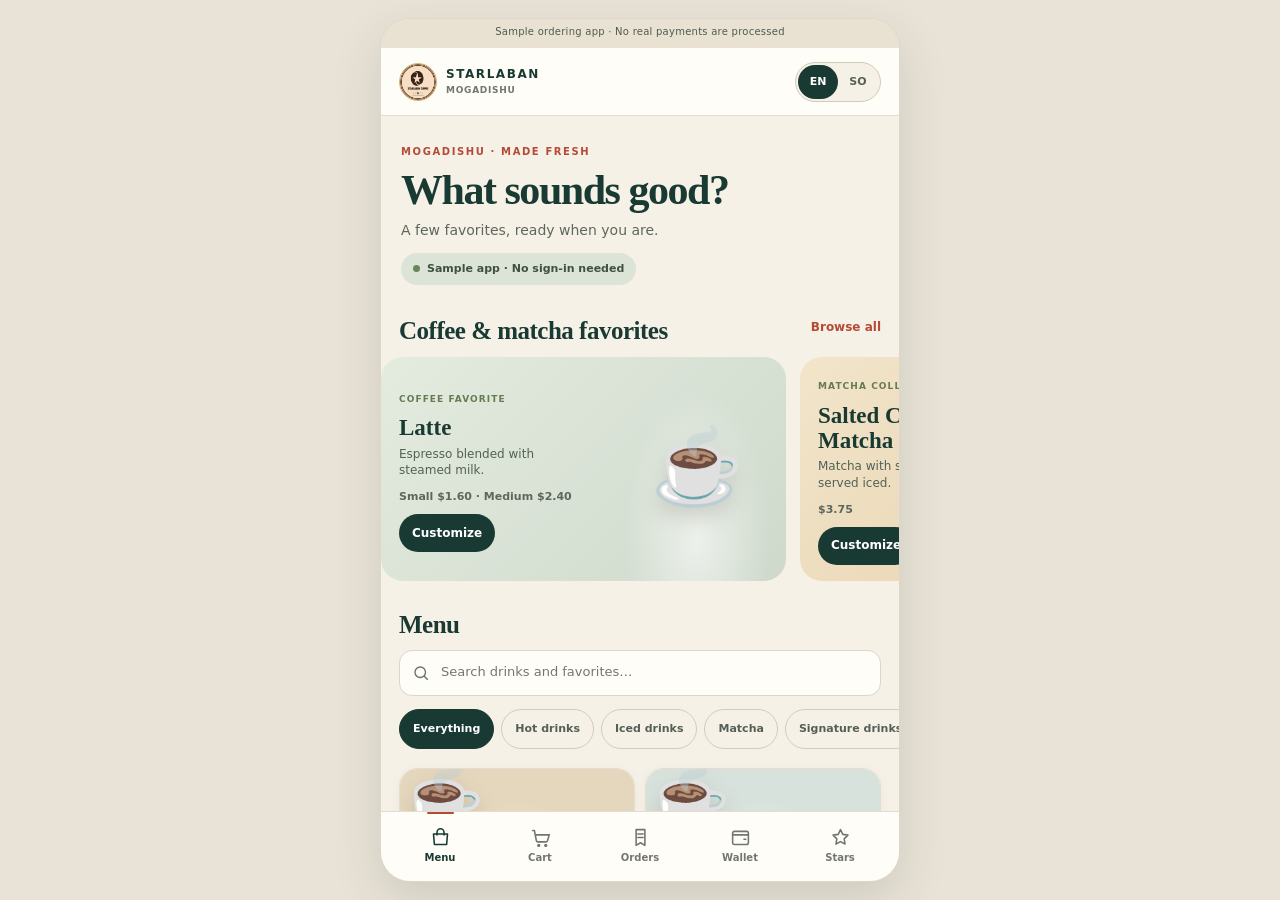
==== commit 920fbed8: "Add drink customization to ordering app" ====
--- a/app/index.html
+++ b/app/index.html
@@ -27,39 +27,86 @@
 .motion-enabled .reveal .food-emoji{opacity:0;transform:translate3d(0,9px,0) scale(.9);transition:opacity .38s ease,transform .52s cubic-bezier(.2,.7,.2,1);transition-delay:90ms}
 .motion-enabled .reveal.is-visible .food-emoji{opacity:1;transform:translate3d(0,-2px,0) scale(1)}
 @media(prefers-reduced-motion:reduce){.motion-enabled .reveal,.motion-enabled .reveal .food-emoji{opacity:1!important;transform:none!important;transition:none!important;will-change:auto!important}}
-</style></head>
-<body><div id="app"><div class="notice" id="notice"></div><header class="top"><div class="brand"><img src="../assets/logo.png" alt=""><span>STARLABAN<small>MOGADISHU</small></span></div><div class="right"><div class="lang" role="group" aria-label="Language / Luuqad"><button type="button" class="on" data-lang="en" aria-pressed="true">EN</button><button type="button" data-lang="so" aria-pressed="false">SO</button></div></div></header><main id="view" tabindex="-1" aria-live="polite"></main><nav id="nav" class="nav" aria-label="Main navigation"></nav></div><div id="message" class="message" role="status" aria-live="polite"></div>
+</style><style>
+.size-options{display:flex;gap:6px;margin:8px 0}
+.size-options button{flex:1;min-height:44px;border:1px solid var(--line);border-radius:10px;background:transparent;color:var(--ink);font:650 11px/1.2 var(--sans);cursor:pointer}
+.size-options button.on{background:var(--forest);border-color:var(--forest);color:white}
+.size-note{display:block;margin:8px 0;color:var(--muted);font-size:11px}
+.menu-note{display:block;margin:2px 0 8px;color:#8a542f;font-size:10px;line-height:1.3}
+.feature .size-options{max-width:220px}
+.price-range{display:block;margin:9px 0;color:var(--muted);font-size:11px;font-weight:650}.sheet-backdrop{position:fixed;inset:0;z-index:20;display:flex;align-items:flex-end;justify-content:center;background:#171b18a8;backdrop-filter:blur(3px)}.sheet-backdrop[hidden]{display:none}.customize-sheet{position:relative;width:min(100%,560px);max-height:min(88dvh,760px);overflow:auto;padding:27px 22px max(24px,env(safe-area-inset-bottom));border-radius:25px 25px 0 0;background:var(--card);box-shadow:0 -12px 50px #0003;animation:sheet-in .22s ease-out}.customize-sheet h2{font:700 26px/1.12 var(--serif);color:var(--forest);margin:5px 38px 5px 0}.customize-sheet .sheet-desc{color:var(--muted);font-size:13px;margin:0 0 17px}.sheet-close{position:absolute;right:17px;top:16px;width:42px;height:42px;border:1px solid var(--line);border-radius:50%;background:var(--paper);font-size:23px;color:var(--ink)}.option-group{margin:17px 0}.option-label{display:block;margin-bottom:8px;font-size:12px;font-weight:800;color:var(--ink)}.option-grid{display:grid;grid-template-columns:repeat(auto-fit,minmax(90px,1fr));gap:8px}.option-grid button{min-height:46px;padding:7px 9px;border:1px solid var(--line);border-radius:12px;background:#fff;color:var(--ink);font-size:12px;font-weight:650}.option-grid button.on{background:var(--forest);border-color:var(--forest);color:#fff;box-shadow:0 0 0 2px #193a3328}.sheet-preview{padding:12px 14px;border-radius:13px;background:var(--paper);color:var(--muted);font-size:12px;line-height:1.5}.sheet-action{width:100%;min-height:50px;margin-top:15px;border:0;border-radius:13px;background:var(--tomato);color:white;font-size:14px;font-weight:800}.sheet-backdrop button{cursor:pointer}@keyframes sheet-in{from{transform:translateY(20px);opacity:.75}to{transform:translateY(0);opacity:1}}@media(prefers-reduced-motion:reduce){.customize-sheet{animation:none}}</style></head>
+<body><div id="app"><div class="notice" id="notice"></div><header class="top"><div class="brand"><img src="../assets/logo.png" alt=""><span>STARLABAN<small>MOGADISHU</small></span></div><div class="right"><div class="lang" role="group" aria-label="Language / Luuqad"><button type="button" class="on" data-lang="en" aria-pressed="true">EN</button><button type="button" data-lang="so" aria-pressed="false">SO</button></div></div></header><main id="view" tabindex="-1" aria-live="polite"></main><nav id="nav" class="nav" aria-label="Main navigation"></nav></div><div id="customizeBackdrop" class="sheet-backdrop" hidden><section class="customize-sheet" role="dialog" aria-modal="true" aria-labelledby="customizeTitle" aria-describedby="customizeDescription"><button type="button" id="closeCustomize" class="sheet-close" aria-label="Close">×</button><div id="customizeContent"></div><button type="button" id="saveCustomize" class="sheet-action"></button></section></div><div id="message" class="message" role="status" aria-live="polite"></div>
 
 <script>
 const ITEMS=[
-{id:'latte',cat:'coffee',name:'Starlaban Latte',so:'Latte Starlaban',desc:'Espresso, smooth milk and honey warmth.',soDesc:'Espresso, caano jilicsan iyo macaan yar.',price:3.25,tone:'#e5d7bd'},
-{id:'iced',cat:'coffee',name:'Iced Coffee',so:'Qahwo qabow',desc:'Slow-brewed coffee, poured over ice.',soDesc:'Qahwo qabow oo baraf lagu shubay.',price:3.5,tone:'#d8e2dc'},
-{id:'shaah',cat:'tea',name:'Somali Shaah',so:'Shaah Soomaali',desc:'Black tea, cardamom and cinnamon.',soDesc:'Shaah madow, heyl iyo qorfe.',price:2,tone:'#eed9b4'},
-{id:'matcha',cat:'tea',name:'Iced Matcha',so:'Matcha qabow',desc:'Bright matcha, chilled milk, gentle sweetness.',soDesc:'Matcha cagaaran, caano qabow iyo macaan yar.',price:3.5,tone:'#d9e1cb'},
-{id:'glazed',cat:'bakery',name:'Classic Glazed Donut',so:'Doonyo sonkor leh',desc:'Soft, golden and finished with a light glaze.',soDesc:'Jilicsan, dahab ah, sonkor khafiif ahna leh.',price:1.75,tone:'#f2dfbd'},
-{id:'choco',cat:'bakery',name:'Chocolate Donut',so:'Doonyo shukulaato',desc:'A soft donut with rich cocoa icing.',soDesc:'Doonyo jilicsan oo shukulaato leh.',price:2,tone:'#ead8cf'},
-{id:'sandwich',cat:'kitchen',name:'Grilled Chicken Sandwich',so:'Rooti digaag duban',desc:'Grilled chicken, crisp greens and tomato.',soDesc:'Digaag duban, caleen cusub iyo yaanyo.',price:5.5,tone:'#e7dfc7'},
-{id:'salad',cat:'kitchen',name:'Garden Salad',so:'Salad khudaar',desc:'Crisp greens, cucumber, tomato, lemon.',soDesc:'Caleen cusub, qajaar, yaanyo iyo liin.',price:4.5,tone:'#dce5d3'}];
-const TXT={en:{menu:'Menu',cart:'Cart',orders:'Orders',wallet:'Wallet',rewards:'Stars',notice:'Sample ordering app · No real payments are processed',eyebrow:'Mogadishu · made fresh',title:'What sounds good?',subtitle:'A few favorites, ready when you are.',featured:'House favorites',seeAll:'Browse all',search:'Search coffee, lunch…',searchLabel:'Search menu',empty:'Nothing found. Try another search.',all:'Everything',coffee:'Coffee',tea:'Tea & matcha',bakery:'Bakery',kitchen:'Kitchen',add:'Add',added:'Added to your order',cartEmpty:'Your order is empty',cartIntro:'Add something fresh from the menu.',pickup:'Pickup time',now:'In 15 min',later:'In 30 min',soon:'In 45 min',payWith:'Sample payment method',credit:'Starlaban credit',evc:'EVC Plus',zaad:'Zaad',place:'Place sample order',remove:'Remove',subtotal:'Subtotal',walletTitle:'A little for later',walletSub:'Sample balance',topup:'Add sample credit',add5:'Add $5',add10:'Add $10',add20:'Add $20',topupDone:'Sample credit added',walletNote:'This is a local demo balance. No money moves.',starsTitle:'Your little rewards',starsSub:'Sample stars',starProgress:'stars to your next free treat',orderTitle:'Your orders',noOrders:'No orders just yet',noOrdersSub:'Your first coffee run will show up here.',orderReady:'Order received',orderWait:'We’ll have it ready for pickup soon.',orderLabel:'Sample order',success:'Order placed · Thanks for stopping by',current:'Current order',paymentNote:'Payments are simulated in this prototype.',saved:'Sample app · No sign-in needed',browse:'Start an order'},
-so:{menu:'Liiska',cart:'Dalabka',orders:'Dalabyo',wallet:'Boorsada',rewards:'Xidigaha',notice:'App tijaabo ah · Lacag dhab ah lama qaado',eyebrow:'Muqdisho · cusub ayaa la diyaariyaa',title:'Maxaad jeclaan lahayd?',subtitle:'Waxyaabo yar oo la jecel yahay, diyaar kuu ah.',featured:'Waxyaabaha guriga',seeAll:'Eeg dhammaan',search:'Ka raadi qahwo ama qado…',searchLabel:'Ka raadi liiska',empty:'Wax lama helin. Isku day eray kale.',all:'Dhammaan',coffee:'Qahwo',tea:'Shaah & matcha',bakery:'Rooti macaan',kitchen:'Jikada',add:'Ku dar',added:'Waa lagu daray dalabkaaga',cartEmpty:'Dalabkaagu waa madhan yahay',cartIntro:'Ku dar wax cusub oo liiska ku jira.',pickup:'Waqtiga qaadashada',now:'15 daqiiqo',later:'30 daqiiqo',soon:'45 daqiiqo',payWith:'Hab lacag-bixin tijaabo ah',credit:'Credit Starlaban',evc:'EVC Plus',zaad:'Zaad',place:'Dalab tijaabo ah',remove:'Ka saar',subtotal:'Wadarta',walletTitle:'Wax yar oo dambe ah',walletSub:'Credit tijaabo ah',topup:'Ku dar credit tijaabo ah',add5:'Ku dar $5',add10:'Ku dar $10',add20:'Ku dar $20',topupDone:'Credit tijaabo ah ayaa lagu daray',walletNote:'Tani waa lacag tijaabo ah. Wax lacag ah ma dhaqaaqdo.',starsTitle:'Abaalmarintaada yar',starsSub:'Xidigaha tijaabada ah',starProgress:'xidigo ilaa macmacaan bilaash ah',orderTitle:'Dalabyadaada',noOrders:'Weli dalabyo ma jiraan',noOrdersSub:'Qahwadaada ugu horreysa ayaa halkan ka muuqan doonta.',orderReady:'Dalabka waa la helay',orderWait:'Dhawaan ayuu diyaar u noqon doonaa qaadashada.',orderLabel:'Dalab tijaabo ah',success:'Dalabkii waa la diray · Waad ku mahadsan tahay',current:'Dalabka hadda',paymentNote:'Lacag-bixintu waa tijaabo appkan dhexdiisa.',saved:'App tijaabo ah · Soo galitaan looma baahna',browse:'Dalab bilow'}};
+{id:"espresso",cat:"hot",name:"Espresso",so:"Espresso",desc:"A short, rich shot of espresso.",soDesc:"Qaxwo espresso ah oo xooggan.",price:1.25,sized:true,emoji:"☕",tone:"#e5d7bd",tag:"Hot drink"},
+{id:"cappuccino",cat:"hot",name:"Cappuccino",so:"Cappuccino",desc:"Espresso with steamed milk and a soft foam.",soDesc:"Espresso leh caano la uumiyey iyo xumbo jilicsan.",price:1.6,mediumPrice:2.4,sized:true,emoji:"☕",tone:"#d8e2dc",tag:"Hot drink"},
+{id:"latte",cat:"hot",name:"Latte",so:"Latte",desc:"Espresso blended with steamed milk.",soDesc:"Espresso lagu qasay caano la uumiyey.",price:1.6,mediumPrice:2.4,sized:true,emoji:"☕",tone:"#e5d7bd",tag:"Hot drink"},
+{id:"americano",cat:"hot",name:"Americano",so:"Americano",desc:"Espresso softened with hot water.",soDesc:"Espresso lagu khafiifiyey biyo kulul.",price:1,mediumPrice:1.5,sized:true,emoji:"☕",tone:"#d8e2dc",tag:"Hot drink"},
+{id:"macchiato",cat:"hot",name:"Macchiato",so:"Macchiato",desc:"Espresso with a small touch of milk.",soDesc:"Espresso leh caano yar.",price:1,sized:true,emoji:"☕",tone:"#e5d7bd",tag:"Hot drink"},
+{id:"mocha",cat:"hot",name:"Mocha",so:"Mocha",desc:"Espresso, chocolate and steamed milk.",soDesc:"Espresso, shukulaato iyo caano la uumiyey.",price:2.25,mediumPrice:2.75,sized:true,emoji:"☕",tone:"#ead8cf",tag:"Hot drink"},
+{id:"spanish-latte",cat:"hot",name:"Spanish Latte",so:"Latte Isbaanish",desc:"Espresso with sweet, creamy milk.",soDesc:"Espresso leh caano macaan oo kareem leh.",price:2.25,mediumPrice:2.65,sized:true,emoji:"☕",tone:"#f2dfbd",tag:"Hot drink"},
+{id:"somali-tea",cat:"hot",name:"Somali Tea",so:"Shaah Soomaali",desc:"A comforting cup of Somali tea.",soDesc:"Koob shaah Soomaali ah oo diirran.",price:1,mediumPrice:1.5,sized:true,emoji:"🍵",tone:"#eed9b4",tag:"Hot drink"},
+{id:"black-tea",cat:"hot",name:"Black Tea",so:"Shaah Madow",desc:"A simple, warming black tea.",soDesc:"Shaah madow oo diirran.",price:0.75,sized:true,emoji:"🍵",tone:"#e5d7bd",tag:"Hot drink"},
+{id:"green-tea",cat:"hot",name:"Green Tea",so:"Shaah Cagaaran",desc:"A light, delicate cup of green tea.",soDesc:"Koob shaah cagaaran oo khafiif ah.",price:1,mediumPrice:1.5,sized:true,emoji:"🍵",tone:"#d9e1cb",tag:"Hot drink"},
+{id:"karak-tea",cat:"hot",name:"Karak Tea",so:"Shaah Karak",desc:"Rich karak tea with warming spices.",soDesc:"Shaah karak hodan ah oo xawaash leh.",price:1.25,mediumPrice:2,sized:true,emoji:"🍵",tone:"#eed9b4",tag:"Hot drink"},
+{id:"espresso-milk",cat:"hot",name:"Espresso with Milk",so:"Espresso Caano leh",desc:"A rich espresso finished with milk.",soDesc:"Espresso xooggan oo caano lagu daray.",price:1.6,sized:true,emoji:"☕",tone:"#d8e2dc",tag:"Hot drink"},
+{id:"iced-latte",cat:"iced",name:"Iced Latte",so:"Latte Qabow",desc:"Espresso and chilled milk over ice.",soDesc:"Espresso iyo caano qabow oo baraf lagu shubay.",price:2.5,emoji:"🧋",tone:"#d8e2dc",tag:"Iced drink"},
+{id:"iced-spanish-latte",cat:"iced",name:"Iced Spanish Latte",so:"Latte Isbaanish Qabow",desc:"Sweet, creamy Spanish latte served cold.",soDesc:"Latte Isbaanish macaan oo qabow.",price:2.75,emoji:"🧋",tone:"#e5d7bd",tag:"Iced drink"},
+{id:"iced-mocha",cat:"iced",name:"Iced Mocha",so:"Mocha Qabow",desc:"Chocolate, espresso and milk over ice.",soDesc:"Shukulaato, espresso iyo caano baraf lagu daray.",price:2.5,emoji:"🧋",tone:"#ead8cf",tag:"Iced drink"},
+{id:"iced-green-tea",cat:"iced",name:"Iced Green Tea",so:"Shaah Cagaaran Qabow",desc:"A refreshing green tea served over ice.",soDesc:"Shaah cagaaran oo qabow oo baraf leh.",price:1.7,emoji:"🧋",tone:"#d9e1cb",tag:"Iced drink"},
+{id:"iced-karak-tea",cat:"iced",name:"Iced Karak Tea",so:"Shaah Karak Qabow",desc:"Spiced karak tea, chilled and poured over ice.",soDesc:"Shaah karak xawaash leh oo qabow iyo baraf leh.",price:2.25,emoji:"🧋",tone:"#eed9b4",tag:"Iced drink"},
+{id:"iced-peach-tea",cat:"iced",name:"Iced Peach Tea",so:"Shaah Peach Qabow",desc:"Bright peach tea served chilled.",soDesc:"Shaah peach ah oo qabow.",price:2,emoji:"🧋",tone:"#f2dfbd",tag:"Iced drink"},
+{id:"salted-caramel-matcha",cat:"matcha",name:"Salted Caramel Matcha",so:"Matcha Karamel Cusbaysan",desc:"Matcha with salted caramel, served iced.",soDesc:"Matcha leh karamel cusbaysan oo qabow.",price:3.75,emoji:"🍵",tone:"#d9e1cb",tag:"Matcha collection"},
+{id:"pink-matcha",cat:"matcha",name:"Pink Matcha",so:"Matcha Casaan",desc:"A pink, creamy matcha favorite.",soDesc:"Matcha casaan ah oo kareem leh.",price:3.5,emoji:"🍵",tone:"#ead8cf",tag:"Matcha collection"},
+{id:"strawberry-matcha",cat:"matcha",name:"Strawberry Matcha",so:"Matcha Strawberry",desc:"Strawberry and matcha layered together.",soDesc:"Strawberry iyo matcha oo lakabyo ah.",price:3.5,emoji:"🍵",tone:"#f2dfbd",tag:"Matcha collection"},
+{id:"vanilla-matcha",cat:"matcha",name:"Vanilla Matcha",so:"Matcha Vanilla",desc:"Matcha with a gentle vanilla finish.",soDesc:"Matcha leh dhadhan vanilla oo khafiif ah.",price:3.65,emoji:"🍵",tone:"#d9e1cb",tag:"Matcha collection"},
+{id:"ube-matcha",cat:"matcha",name:"Ube Matcha Latte",so:"Latte Matcha Ube",desc:"Ube and matcha layered in a creamy latte.",soDesc:"Ube iyo matcha oo latte kareem leh ku jira.",price:3.65,emoji:"🍵",tone:"#e4d9e9",tag:"Matcha collection"},
+{id:"classic-yoghurt-frappe",cat:"signature",name:"Classic Yoghurt Frappé",so:"Frappe Yogurt Caadi ah",desc:"A chilled, creamy yoghurt frappé.",soDesc:"Frappe yogurt oo qabow oo kareem leh.",price:2.25,emoji:"🧋",tone:"#e5d7bd",tag:"Signature drink"},
+{id:"strawberry-yoghurt-frappe",cat:"signature",name:"Strawberry Yoghurt Frappé",so:"Frappe Yogurt Strawberry",desc:"A strawberry yoghurt frappé.",soDesc:"Frappe yogurt strawberry leh.",price:2.4,emoji:"🧋",tone:"#ead8cf",tag:"Signature drink"},
+{id:"caramel-yoghurt-frappe",cat:"signature",name:"Caramel Yoghurt Frappé",so:"Frappe Yogurt Karamel",desc:"A caramel yoghurt frappé.",soDesc:"Frappe yogurt karamel leh.",price:2.3,emoji:"🧋",tone:"#f2dfbd",tag:"Signature drink"},
+{id:"sunrise-orange",cat:"signature",name:"Sunrise Orange",so:"Sunrise Orange",desc:"A bright orange signature drink.",soDesc:"Cabitaan orange ah oo dhalaalaya.",price:2,emoji:"🍊",tone:"#f2dfbd",tag:"Signature drink"},
+{id:"tropical-pineapple",cat:"signature",name:"Tropical Pineapple",so:"Tropical Pineapple",desc:"A tropical pineapple signature drink.",soDesc:"Cabitaan cananaas oo dhadhan kulaylaha leh.",price:2.25,emoji:"🍍",tone:"#d9e1cb",tag:"Signature drink"},
+{id:"cheesecake-strawberry",cat:"signature",name:"Cheesecake Strawberry",so:"Cheesecake Strawberry",desc:"A strawberry cheesecake-inspired drink.",soDesc:"Cabitaan dhadhankiisu yahay cheesecake strawberry.",price:3,emoji:"🍰",tone:"#ead8cf",tag:"Signature drink"},
+{id:"glazed",cat:"food",name:"Classic Glazed Donut",so:"Doonyo sonkor leh",desc:"Soft, golden and finished with a light glaze.",soDesc:"Jilicsan oo dahab ah, sonkor khafiif ahna leh.",price:1.75,emoji:"🍩",tone:"#f2dfbd",tag:"Preview food · price unconfirmed",preview:true},
+{id:"choco",cat:"food",name:"Chocolate Donut",so:"Doonyo shukulaato",desc:"A soft donut with rich cocoa icing.",soDesc:"Doonyo jilicsan oo shukulaato leh.",price:2,emoji:"🍩",tone:"#ead8cf",tag:"Preview food · price unconfirmed",preview:true},
+{id:"sandwich",cat:"food",name:"Grilled Chicken Sandwich",so:"Rooti digaag duban",desc:"Grilled chicken, crisp greens and tomato on toasted bread.",soDesc:"Digaag duban, caleen cusub iyo yaanyo, rooti la dubay.",price:5.5,emoji:"🥪",tone:"#e7dfc7",tag:"Preview food · price unconfirmed",preview:true},
+{id:"salad",cat:"food",name:"Garden Salad",so:"Salad khudaar",desc:"Crisp greens, cucumber, tomato and lemon dressing.",soDesc:"Caleen cusub, qajaar, yaanyo iyo liin.",price:4.5,emoji:"🥗",tone:"#dce5d3",tag:"Preview food · price unconfirmed",preview:true}
+];
+const TXT={en:{menu:'Menu',cart:'Cart',orders:'Orders',wallet:'Wallet',rewards:'Stars',notice:'Sample ordering app · No real payments are processed',eyebrow:'Mogadishu · made fresh',title:'What sounds good?',subtitle:'A few favorites, ready when you are.',featured:'Coffee & matcha favorites',seeAll:'Browse all',search:'Search drinks and favorites…',searchLabel:'Search menu',empty:'Nothing found. Try another search.',all:'Everything',hot:'Hot drinks',iced:'Iced drinks',matcha:'Matcha',signature:'Signature drinks',food:'Food · preview',small:'Small',medium:'Medium',preview:'Preview listing · price unconfirmed',add:'Add',customize:'Customize',edit:'Edit',size:'Size',sugar:'Sugar',ice:'Ice',regular:'Regular',regularSugar:'Regular sugar',noSugar:'No sugar',lessSugar:'Less sugar',extraSugar:'Extra sugar',regularIce:'Regular ice',lessIce:'Less ice',noIce:'No ice',addToOrder:'Add to order',saveChanges:'Save changes',added:'Added to your order',cartEmpty:'Your order is empty',cartIntro:'Add something fresh from the menu.',pickup:'Pickup time',now:'In 15 min',later:'In 30 min',soon:'In 45 min',payWith:'Sample payment method',credit:'Starlaban credit',evc:'EVC Plus',zaad:'Zaad',place:'Place sample order',remove:'Remove',subtotal:'Subtotal',walletTitle:'A little for later',walletSub:'Sample balance',topup:'Add sample credit',add5:'Add $5',add10:'Add $10',add20:'Add $20',topupDone:'Sample credit added',walletNote:'This is a local demo balance. No money moves.',starsTitle:'Your little rewards',starsSub:'Sample stars',starProgress:'stars to your next free treat',orderTitle:'Your orders',noOrders:'No orders just yet',noOrdersSub:'Your first coffee run will show up here.',orderReady:'Order received',orderWait:'We’ll have it ready for pickup soon.',orderLabel:'Sample order',success:'Order placed · Thanks for stopping by',current:'Current order',paymentNote:'Payments are simulated in this prototype.',saved:'Sample app · No sign-in needed',browse:'Start an order'},
+so:{menu:'Liiska',cart:'Dalabka',orders:'Dalabyo',wallet:'Boorsada',rewards:'Xidigaha',notice:'App tijaabo ah · Lacag dhab ah lama qaado',eyebrow:'Muqdisho · cusub ayaa la diyaariyaa',title:'Maxaad jeclaan lahayd?',subtitle:'Waxyaabo yar oo la jecel yahay, diyaar kuu ah.',featured:'Qahwada & matcha',seeAll:'Eeg dhammaan',search:'Ka raadi cabitaannada…',searchLabel:'Ka raadi liiska',empty:'Wax lama helin. Isku day eray kale.',all:'Dhammaan',hot:'Cabitaanno kulul',iced:'Cabitaanno qabow',matcha:'Matcha',signature:'Cabitaanno gaar ah',food:'Cunto · tusaale',small:'Yar',medium:'Dhexdhexaad',preview:'Cunto tusaale ah · qiime lama xaqiijin',add:'Ku dar',customize:'Habee',edit:'Wax ka beddel',size:'Cabbirka',sugar:'Sonkor',ice:'Baraf',regular:'Caadi',regularSugar:'Sonkor caadi ah',noSugar:'Sonkor la’aan',lessSugar:'Sonkor yar',extraSugar:'Sonkor dheeraad ah',regularIce:'Baraf caadi ah',lessIce:'Baraf yar',noIce:'Baraf la’aan',addToOrder:'Ku dar dalabka',saveChanges:'Kaydi isbeddelka',added:'Waa lagu daray dalabkaaga',cartEmpty:'Dalabkaagu waa madhan yahay',cartIntro:'Ku dar wax cusub oo liiska ku jira.',pickup:'Waqtiga qaadashada',now:'15 daqiiqo',later:'30 daqiiqo',soon:'45 daqiiqo',payWith:'Hab lacag-bixin tijaabo ah',credit:'Credit Starlaban',evc:'EVC Plus',zaad:'Zaad',place:'Dalab tijaabo ah',remove:'Ka saar',subtotal:'Wadarta',walletTitle:'Wax yar oo dambe ah',walletSub:'Credit tijaabo ah',topup:'Ku dar credit tijaabo ah',add5:'Ku dar $5',add10:'Ku dar $10',add20:'Ku dar $20',topupDone:'Credit tijaabo ah ayaa lagu daray',walletNote:'Tani waa lacag tijaabo ah. Wax lacag ah ma dhaqaaqdo.',starsTitle:'Abaalmarintaada yar',starsSub:'Xidigaha tijaabada ah',starProgress:'xidigo ilaa macmacaan bilaash ah',orderTitle:'Dalabyadaada',noOrders:'Weli dalabyo ma jiraan',noOrdersSub:'Qahwadaada ugu horreysa ayaa halkan ka muuqan doonta.',orderReady:'Dalabka waa la helay',orderWait:'Dhawaan ayuu diyaar u noqon doonaa qaadashada.',orderLabel:'Dalab tijaabo ah',success:'Dalabkii waa la diray · Waad ku mahadsan tahay',current:'Dalabka hadda',paymentNote:'Lacag-bixintu waa tijaabo appkan dhexdiisa.',saved:'App tijaabo ah · Soo galitaan looma baahna',browse:'Dalab bilow'}};
 const ICON={menu:'<svg viewBox="0 0 24 24"><path d="M4 8h16l-1 12H5L4 8Z"/><path d="M8 9V6a4 4 0 0 1 8 0v3"/></svg>',cart:'<svg viewBox="0 0 24 24"><path d="M3 4h2l2.2 11.2A2 2 0 0 0 9.2 17h8.9a2 2 0 0 0 1.9-1.4L22 9H6"/><circle cx="10" cy="21" r="1"/><circle cx="18" cy="21" r="1"/></svg>',orders:'<svg viewBox="0 0 24 24"><path d="M7 3h10v18l-5-3-5 3V3Z"/><path d="M9 8h6m-6 4h6"/></svg>',wallet:'<svg viewBox="0 0 24 24"><rect x="3" y="5" width="18" height="15" rx="2"/><path d="M3 9h18m-5 5h2"/></svg>',rewards:'<svg viewBox="0 0 24 24"><path d="m12 3 2.6 5.4 5.9.9-4.3 4.2 1 6-5.2-2.8-5.2 2.8 1-6-4.3-4.2 5.9-.9L12 3Z"/></svg>'};
-let lang='en',tab='menu',cat='all',query='',pickup=0,payment='evc',cart={},credit=10,stars=3,lastOrder=null,toastTimer;const $=id=>document.getElementById(id),t=k=>TXT[lang][k];
-function money(x){return '$'+x.toFixed(2)}function count(){return Object.values(cart).reduce((a,b)=>a+b,0)}function total(){return ITEMS.reduce((s,p)=>s+(cart[p.id]||0)*p.price,0)}function label(p){return lang==='so'?p.so:p.name}
-function art(id){const p=ITEMS.find(x=>x.id===id);const e={latte:'☕',iced:'🧋',shaah:'🍵',matcha:'🍵',glazed:'🍩',choco:'🍩',sandwich:'🥪',salad:'🥗'}[id]||'☕';return '<span class="food-emoji" role="img" aria-label="'+(p?p.name:'Starlaban menu item')+'">'+e+'</span>'}
+let lang='en',tab='menu',cat='all',query='',pickup=0,payment='evc',cart={},sizeChoice={},customizeState={id:null,size:'',sugar:'regular',ice:'regular',editingKey:null},lastCustomizeTrigger=null,credit=10,stars=3,lastOrder=null,toastTimer;const $=id=>document.getElementById(id),t=k=>TXT[lang][k];
+function money(x){return '$'+x.toFixed(2)}
+function cartRows(){return Object.entries(cart).map(([key,qty])=>{const [id,size,sugar,ice]=key.split('|');const p=ITEMS.find(x=>x.id===id);return p&&qty>0?{key,p,size,sugar,ice,qty,price:selectedPrice(p,size)}:null}).filter(Boolean)}
+function count(){return Object.values(cart).reduce((a,b)=>a+b,0)}
+function total(){return cartRows().reduce((sum,row)=>sum+row.price*row.qty,0)}
+function label(p){return lang==='so'?p.so:p.name}
+function art(id){const p=ITEMS.find(x=>x.id===id);return '<span class="food-emoji" role="img" aria-label="'+(p?p.name:'Starlaban menu item')+'">'+(p?p.emoji:'☕')+'</span>'}
+function sizeOptions(p){if(!p.mediumPrice)return p.sized?'<span class="price-range">'+t('small')+' · '+money(p.price)+'</span>':'<span class="price-range">'+money(p.price)+'</span>';return '<span class="price-range">'+t('small')+' '+money(p.price)+' · '+t('medium')+' '+money(p.mediumPrice)+'</span>'}
+function selectedPrice(p,size){return size==='M'&&p.mediumPrice?p.mediumPrice:p.price}
 function renderNav(){const n=$('nav');n.innerHTML='';['menu','cart','orders','wallet','rewards'].forEach(k=>{const b=document.createElement('button');b.type='button';b.className=tab===k?'on':'';b.setAttribute('aria-label',t(k));if(tab===k)b.setAttribute('aria-current','page');b.innerHTML=ICON[k]+'<span>'+t(k)+'</span>';if(k==='cart'&&count()){const s=document.createElement('span');s.className='count';s.textContent=count();b.append(s)}if(k==='orders'&&lastOrder){const s=document.createElement('span');s.className='count';s.textContent='1';b.append(s)}b.onclick=()=>{tab=k;render()};n.append(b)})}
-function add(id){cart[id]=(cart[id]||0)+1;showToast(t('added'));render()}
-function filters(){return '<div class="categories" role="group" aria-label="'+(lang==='so'?'Qaybaha liiska':'Menu categories')+'">'+[['all',t('all')],['coffee',t('coffee')],['tea',t('tea')],['bakery',t('bakery')],['kitchen',t('kitchen')]].map(([id,txt])=>'<button type="button" class="'+(cat===id?'on':'')+'" aria-pressed="'+(cat===id)+'" data-cat="'+id+'">'+txt+'</button>').join('')+'</div>'}
-function card(p){return '<article class="dish" style="--tone:'+p.tone+'"><div class="dish-art">'+art(p.id)+'</div><div class="dish-body"><div class="dish-head"><h3>'+label(p)+'</h3><span class="price">'+money(p.price)+'</span></div><p>'+(lang==='so'?p.soDesc:p.desc)+'</p><button class="add" type="button" data-add="'+p.id+'"><span aria-hidden="true">+</span>'+t('add')+'</button></div></article>'}
-function renderMenu(){const featured=['latte','sandwich'].map(id=>ITEMS.find(p=>p.id===id));const found=ITEMS.filter(p=>(cat==='all'||p.cat===cat)&&(!query||(p.name+' '+p.so+' '+p.desc+' '+p.soDesc).toLowerCase().includes(query.toLowerCase())));return '<section class="hello"><div class="eyebrow">'+t('eyebrow')+'</div><h1>'+t('title')+'</h1><p>'+t('subtitle')+'</p><span class="sample-chip">'+t('saved')+'</span></section><div class="sectionline"><h2>'+t('featured')+'</h2><button type="button" id="browseAll">'+t('seeAll')+'</button></div><div class="featured">'+featured.map(p=>'<article class="feature"><div class="feature-copy"><span class="badge">'+(p.id==='latte'?(lang==='so'?'Cabitaanka guriga':'House cup'):(lang==='so'?'Qado cusub':'Fresh lunch'))+'</span><h3>'+label(p)+'</h3><p>'+(lang==='so'?p.soDesc:p.desc)+'</p><button class="price-add" data-add="'+p.id+'" type="button">'+t('add')+' · '+money(p.price)+'</button></div><div class="feature-art">'+art(p.id)+'</div></article>').join('')+'</div><div class="sectionline"><h2>'+t('menu')+'</h2></div><label class="search"><svg viewBox="0 0 24 24" aria-hidden="true"><circle cx="11" cy="11" r="7"/><path d="m16 16 5 5"/></svg><span class="sr">'+t('searchLabel')+'</span><input id="search" type="search" value="'+query.replaceAll('"','&quot;')+'" placeholder="'+t('search')+'" autocomplete="off"></label>'+filters()+'<div class="grid">'+(found.length?found.map(card).join(''):'<p class="empty">'+t('empty')+'</p>')+'</div>'}
-function renderCart(){if(!count())return '<section class="hello"><div class="eyebrow">'+t('menu')+'</div><h1>'+t('cartEmpty')+'</h1><p>'+t('cartIntro')+'</p></section><article class="panel" style="text-align:center;padding:28px"><div style="font-size:46px;color:var(--saffron);font-family:Georgia">＋</div><p class="muted">'+t('cartIntro')+'</p><button class="primary" id="goBrowse">'+t('browse')+'</button></article>';const rows=ITEMS.filter(p=>cart[p.id]);return '<section class="hello"><div class="eyebrow">'+t('current')+'</div><h1>'+t('cart')+'</h1><p>'+t('subtitle')+'</p></section><article class="panel"><h3>'+t('cart')+'</h3>'+rows.map(p=>'<div class="orderrow"><div><b>'+label(p)+'</b><small>'+money(p.price)+' · '+money(p.price*cart[p.id])+'</small></div><div class="qty"><button aria-label="'+t('remove')+' '+label(p)+'" data-qty="-" data-id="'+p.id+'">−</button><span>'+cart[p.id]+'</span><button aria-label="Add another '+label(p)+'" data-qty="+" data-id="'+p.id+'">+</button></div></div>').join('')+'<div class="total"><span>'+t('subtotal')+'</span><span>'+money(total())+'</span></div></article><article class="panel pickup"><h3 style="grid-column:1/-1">'+t('pickup')+'</h3>'+[t('now'),t('later'),t('soon')].map((v,i)=>'<button type="button" class="'+(pickup===i?'on':'')+'" data-pickup="'+i+'">'+v+'</button>').join('')+'</article><article class="panel"><h3>'+t('payWith')+'</h3><p class="muted">'+t('paymentNote')+'</p><div class="pay-method">'+[['evc',t('evc')],['zaad',t('zaad')],['credit',t('credit')]].map(([id,name])=>'<button type="button" class="'+(payment===id?'on':'')+'" data-pay="'+id+'">'+name+(id==='credit'?' · '+money(credit):'')+'</button>').join('')+'</div><button class="primary" type="button" id="placeOrder">'+t('place')+' · '+money(total())+'</button></article>'}
-function renderWallet(){return '<section class="hello"><div class="eyebrow">'+t('wallet')+'</div><h1>'+t('walletTitle')+'</h1><p>'+t('walletNote')+'</p></section><article class="wallet"><span class="label">'+t('walletSub')+'</span><div class="balance">'+money(credit)+'</div><p>'+t('walletNote')+'</p></article><article class="panel"><h3>'+t('topup')+'</h3><p class="muted">'+t('paymentNote')+'</p><div class="quick-amounts">'+[[5,t('add5')],[10,t('add10')],[20,t('add20')]].map(([v,s])=>'<button data-topup="'+v+'" type="button">'+s+'</button>').join('')+'</div></article>'}
+function itemKey(id,size,sugar,ice){return [id,size||'',sugar||'',ice||''].join('|')}
+function isCold(p){return ['iced','matcha','signature'].includes(p.cat)}
+function add(id,size='S',sugar='regular',ice=''){const p=ITEMS.find(x=>x.id===id);if(!p)return;const key=itemKey(id,p.mediumPrice?(size||'S'):(p.sized?'S':''),p.cat==='food'?'':sugar,isCold(p)?ice:'');cart[key]=(cart[key]||0)+1;showToast(t('added'));render()}
+function optionButtons(group,choices,current){return '<div class="option-grid" role="group" aria-label="'+t(group)+'">'+choices.map(([value,key])=>'<button type="button" class="'+(current===value?'on':'')+'" aria-pressed="'+(current===value)+'" data-option="'+group+'" data-value="'+value+'">'+t(key)+'</button>').join('')+'</div>'}
+function renderCustomizeSheet(){const p=ITEMS.find(x=>x.id===customizeState.id);if(!p)return;const size=p.mediumPrice?(customizeState.size||'S'):(p.sized?'S':'');const price=selectedPrice(p,size);$('customizeContent').innerHTML='<span class="eyebrow">'+(p.preview?t('preview'):p.tag)+'</span><h2 id="customizeTitle">'+label(p)+'</h2><p class="sheet-desc" id="customizeDescription">'+(lang==='so'?p.soDesc:p.desc)+'</p>'+(p.mediumPrice?'<div class="option-group"><span class="option-label">'+t('size')+'</span>'+optionButtons('size',[['S','small'],['M','medium']],size)+'</div>':'')+(p.cat!=='food'?'<div class="option-group"><span class="option-label">'+t('sugar')+'</span>'+optionButtons('sugar',[['none','noSugar'],['less','lessSugar'],['regular','regular'],['extra','extraSugar']],customizeState.sugar)+'</div>':'')+(isCold(p)?'<div class="option-group"><span class="option-label">'+t('ice')+'</span>'+optionButtons('ice',[['regular','regularIce'],['less','lessIce'],['none','noIce']],customizeState.ice)+'</div>':'')+(p.preview?'<div class="sheet-preview">'+t('preview')+'</div>':'');$('saveCustomize').textContent=(customizeState.editingKey?t('saveChanges'):t('addToOrder'))+' · '+money(price)}
+function openCustomize(id,key){const p=ITEMS.find(x=>x.id===id);if(!p)return;const row=key?cartRows().find(r=>r.key===key):null;customizeState={id,size:row?.size||(p.mediumPrice?sizeChoice[p.id]||'S':p.sized?'S':''),sugar:row?.sugar||'regular',ice:row?.ice||(isCold(p)?'regular':''),editingKey:key||null};lastCustomizeTrigger=document.activeElement;$('customizeBackdrop').hidden=false;document.body.style.overflow='hidden';renderCustomizeSheet();$('closeCustomize').onclick=closeCustomize;$('customizeBackdrop').onclick=e=>{if(e.target===$('customizeBackdrop'))closeCustomize()};$('customizeContent').onclick=e=>{const b=e.target.closest('[data-option]');if(!b)return;customizeState[b.dataset.option]=b.dataset.value;renderCustomizeSheet();$('customizeContent').querySelector('[data-option="'+b.dataset.option+'"][data-value="'+b.dataset.value+'"]')?.focus()};$('saveCustomize').onclick=saveCustomize;setTimeout(()=>$('saveCustomize').focus(),20)}
+function closeCustomize(){if($('customizeBackdrop').hidden)return;$('customizeBackdrop').hidden=true;document.body.style.overflow='';if(lastCustomizeTrigger?.isConnected)lastCustomizeTrigger.focus();customizeState.editingKey=null}
+function saveCustomize(){const p=ITEMS.find(x=>x.id===customizeState.id);if(!p)return;const size=customizeState.size||(p.sized?'S':'');const key=itemKey(p.id,size,p.cat==='food'?'':customizeState.sugar,isCold(p)?customizeState.ice:'');if(customizeState.editingKey){const old=customizeState.editingKey,qty=cart[old]||0;delete cart[old];cart[key]=(cart[key]||0)+qty}else cart[key]=(cart[key]||0)+1;closeCustomize();showToast(t('added'));render()}
+function filters(){return '<div class="categories" role="group" aria-label="'+(lang==='so'?'Qaybaha liiska':'Menu categories')+'">'+[['all',t('all')],['hot',t('hot')],['iced',t('iced')],['matcha',t('matcha')],['signature',t('signature')],['food',t('food')]].map(([id,txt])=>'<button type="button" class="'+(cat===id?'on':'')+'" aria-pressed="'+(cat===id)+'" data-cat="'+id+'">'+txt+'</button>').join('')+'</div>'}
+function card(p){return '<article class="dish" style="--tone:'+p.tone+'"><div class="dish-art">'+art(p.id)+'</div><div class="dish-body"><div class="dish-head"><h3>'+label(p)+'</h3>'+(!p.mediumPrice?'<span class="price">'+money(p.price)+(p.sized?' · '+t('small'):'')+'</span>':'')+'</div><p>'+(lang==='so'?p.soDesc:p.desc)+'</p>'+sizeOptions(p)+(p.preview?'<small class="menu-note">'+t('preview')+'</small>':'')+'<button class="add" type="button" data-customize="'+p.id+'">'+t('customize')+'</button></div></article>'}
+function renderMenu(){const featured=['latte','salted-caramel-matcha'].map(id=>ITEMS.find(p=>p.id===id));const found=ITEMS.filter(p=>(cat==='all'||p.cat===cat)&&(!query||(p.name+' '+p.so+' '+p.desc+' '+p.soDesc).toLowerCase().includes(query.toLowerCase())));return '<section class="hello"><div class="eyebrow">'+t('eyebrow')+'</div><h1>'+t('title')+'</h1><p>'+t('subtitle')+'</p><span class="sample-chip">'+t('saved')+'</span></section><div class="sectionline"><h2>'+t('featured')+'</h2><button type="button" id="browseAll">'+t('seeAll')+'</button></div><div class="featured">'+featured.map(p=>'<article class="feature"><div class="feature-copy"><span class="badge">'+(p.cat==='matcha'?(lang==='so'?'Ururinta Matcha':'Matcha collection'):(lang==='so'?'Qahwo la jecel yahay':'Coffee favorite'))+'</span><h3>'+label(p)+'</h3><p>'+(lang==='so'?p.soDesc:p.desc)+'</p>'+sizeOptions(p)+'<button class="price-add" data-customize="'+p.id+'" type="button">'+t('customize')+'</button></div><div class="feature-art">'+art(p.id)+'</div></article>').join('')+'</div><div class="sectionline"><h2>'+t('menu')+'</h2></div><label class="search"><svg viewBox="0 0 24 24" aria-hidden="true"><circle cx="11" cy="11" r="7"/><path d="m16 16 5 5"/></svg><span class="sr">'+t('searchLabel')+'</span><input id="search" type="search" value="'+query.replaceAll('"','&quot;')+'" placeholder="'+t('search')+'" autocomplete="off"></label>'+filters()+'<div class="grid">'+(found.length?found.map(card).join(''):'<p class="empty">'+t('empty')+'</p>')+'</div>'}
+function cartDetails(r){return [r.size?(r.size==='M'?t('medium'):t('small')):'',r.sugar?t(r.sugar==='regular'?'regularSugar':r.sugar==='none'?'noSugar':r.sugar==='less'?'lessSugar':'extraSugar'):'',r.ice?t(r.ice==='regular'?'regularIce':r.ice==='less'?'lessIce':'noIce'):''].filter(Boolean).join(' · ')}
+function renderCart(){if(!count())return '<section class="hello"><div class="eyebrow">'+t('menu')+'</div><h1>'+t('cartEmpty')+'</h1><p>'+t('cartIntro')+'</p></section><article class="panel" style="text-align:center;padding:28px"><div style="font-size:46px;color:var(--saffron);font-family:Georgia">＋</div><p class="muted">'+t('cartIntro')+'</p><button class="primary" id="goBrowse">'+t('browse')+'</button></article>';const rows=cartRows();return '<section class="hello"><div class="eyebrow">'+t('current')+'</div><h1>'+t('cart')+'</h1><p>'+t('subtitle')+'</p></section><article class="panel"><h3>'+t('cart')+'</h3>'+rows.map(r=>'<div class="orderrow"><div><b>'+label(r.p)+(r.size?' · '+(r.size==='M'?t('medium'):t('small')):'')+'</b><small>'+cartDetails(r)+' · '+money(r.price)+' · '+money(r.price*r.qty)+'</small><button type="button" class="edit-item" data-edit="'+r.key+'">'+t('edit')+'</button></div><div class="qty"><button aria-label="'+t('remove')+' '+label(r.p)+'" data-qty="-" data-id="'+r.key+'">−</button><span>'+r.qty+'</span><button aria-label="Add another '+label(r.p)+'" data-qty="+" data-id="'+r.key+'">+</button></div></div>').join('')+'<div class="total"><span>'+t('subtotal')+'</span><span>'+money(total())+'</span></div></article><article class="panel pickup"><h3 style="grid-column:1/-1">'+t('pickup')+'</h3>'+[t('now'),t('later'),t('soon')].map((v,i)=>'<button type="button" class="'+(pickup===i?'on':'')+'" data-pickup="'+i+'">'+v+'</button>').join('')+'</article><article class="panel"><h3>'+t('payWith')+'</h3><p class="muted">'+t('paymentNote')+'</p><div class="pay-method">'+[['evc',t('evc')],['zaad',t('zaad')],['credit',t('credit')]].map(([id,name])=>'<button type="button" class="'+(payment===id?'on':'')+'" data-pay="'+id+'">'+name+(id==='credit'?' · '+money(credit):'')+'</button>').join('')+'</div><button class="primary" type="button" id="placeOrder">'+t('place')+' · '+money(total())+'</button></article>'}function renderWallet(){return '<section class="hello"><div class="eyebrow">'+t('wallet')+'</div><h1>'+t('walletTitle')+'</h1><p>'+t('walletNote')+'</p></section><article class="wallet"><span class="label">'+t('walletSub')+'</span><div class="balance">'+money(credit)+'</div><p>'+t('walletNote')+'</p></article><article class="panel"><h3>'+t('topup')+'</h3><p class="muted">'+t('paymentNote')+'</p><div class="quick-amounts">'+[[5,t('add5')],[10,t('add10')],[20,t('add20')]].map(([v,s])=>'<button data-topup="'+v+'" type="button">'+s+'</button>').join('')+'</div></article>'}
 function renderRewards(){return '<section class="hello"><div class="eyebrow">'+t('rewards')+'</div><h1>'+t('starsTitle')+'</h1><p>'+t('starsSub')+'</p></section><article class="wallet"><span class="label">'+t('starsSub')+'</span><div class="balance">'+stars+' ★</div><p>50 '+t('starProgress')+'</p><div class="progress"><span style="width:'+Math.min(100,stars*2)+'%"></span></div></article><article class="panel"><h3>'+(lang==='so'?'Macmacaan bilaash ah':'A free donut is waiting')+'</h3><p class="muted">'+(lang==='so'?'Dalab kasta xidigo ayaa lagu kasbadaa. Tani waa tusaale keliya.':'Earn sample stars as you explore. Rewards in this preview are for demonstration only.')+'</p></article>'}
 function renderOrders(){return '<section class="hello"><div class="eyebrow">'+t('orders')+'</div><h1>'+t('orderTitle')+'</h1><p>'+t('subtitle')+'</p></section>'+(lastOrder?'<article class="panel"><h3>'+t('orderLabel')+' #'+lastOrder.id+'</h3><p class="muted">'+lastOrder.items+'</p><p class="muted">'+lastOrder.time+' · '+money(lastOrder.total)+'</p><div class="progress"><span style="width:38%"></span></div><div class="status-step"><i>✓</i>'+t('orderReady')+'</div><div class="status-step dim"><i>2</i>'+t('orderWait')+'</div></article>':'<article class="panel"><h3>'+t('noOrders')+'</h3><p class="muted">'+t('noOrdersSub')+'</p><button class="primary" id="goBrowse">'+t('browse')+'</button></article>')}
 function render(){renderNav();$('notice').textContent=t('notice');$('view').innerHTML=({menu:renderMenu,cart:renderCart,orders:renderOrders,wallet:renderWallet,rewards:renderRewards})[tab]();wire()}
 function saveCredit(){try{localStorage.setItem('sl_redesign_credit',credit)}catch(e){}}
-function wire(){$('view').querySelectorAll('[data-cat]').forEach(b=>b.onclick=()=>{cat=b.dataset.cat;render()});$('view').querySelectorAll('[data-add]').forEach(b=>b.onclick=()=>add(b.dataset.add));$('view').querySelectorAll('[data-qty]').forEach(b=>b.onclick=()=>{const id=b.dataset.id;cart[id]=(cart[id]||0)+(b.dataset.qty==='+'?1:-1);if(cart[id]<=0)delete cart[id];render()});$('view').querySelectorAll('[data-pickup]').forEach(b=>b.onclick=()=>{pickup=+b.dataset.pickup;render()});$('view').querySelectorAll('[data-pay]').forEach(b=>b.onclick=()=>{payment=b.dataset.pay;render()});$('view').querySelectorAll('[data-topup]').forEach(b=>b.onclick=()=>{credit+=+b.dataset.topup;saveCredit();showToast(t('topupDone'));render()});const q=$('search');if(q)q.oninput=()=>{query=q.value;const pos=$('view').scrollTop;render();$('view').scrollTop=pos;const nq=$('search');nq.focus();nq.setSelectionRange(query.length,query.length)};const all=$('browseAll');if(all)all.onclick=()=>{$('view').querySelector('.categories').scrollIntoView({block:'start',behavior:'smooth'})};const go=$('goBrowse');if(go)go.onclick=()=>{tab='menu';render()};const po=$('placeOrder');if(po)po.onclick=()=>{if(payment==='credit'&&credit<total()){showToast(lang==='so'?'Credit kugu filan ma jiro':'Not enough sample credit');return}if(payment==='credit')credit-=total();stars+=Math.floor(total());lastOrder={id:Date.now().toString().slice(-4),items:ITEMS.filter(p=>cart[p.id]).map(p=>cart[p.id]+' × '+label(p)).join(', '),time:pickup===0?t('now'):pickup===1?t('later'):t('soon'),total:total()};cart={};tab='orders';saveCredit();render();showToast(t('success'))}}
+function wire(){$('view').querySelectorAll('[data-cat]').forEach(b=>b.onclick=()=>{cat=b.dataset.cat;render()});$('view').querySelectorAll('[data-customize]').forEach(b=>b.onclick=()=>openCustomize(b.dataset.customize));$('view').querySelectorAll('[data-edit]').forEach(b=>b.onclick=()=>openCustomize(b.dataset.edit.split('|')[0],b.dataset.edit));$('view').querySelectorAll('[data-qty]').forEach(b=>b.onclick=()=>{const id=b.dataset.id;cart[id]=(cart[id]||0)+(b.dataset.qty==='+'?1:-1);if(cart[id]<=0)delete cart[id];render()});$('view').querySelectorAll('[data-pickup]').forEach(b=>b.onclick=()=>{pickup=+b.dataset.pickup;render()});$('view').querySelectorAll('[data-pay]').forEach(b=>b.onclick=()=>{payment=b.dataset.pay;render()});$('view').querySelectorAll('[data-topup]').forEach(b=>b.onclick=()=>{credit+=+b.dataset.topup;saveCredit();showToast(t('topupDone'));render()});const q=$('search');if(q)q.oninput=()=>{query=q.value;const pos=$('view').scrollTop;render();$('view').scrollTop=pos;const nq=$('search');nq.focus();nq.setSelectionRange(query.length,query.length)};const all=$('browseAll');if(all)all.onclick=()=>{$('view').querySelector('.categories').scrollIntoView({block:'start',behavior:'smooth'})};const go=$('goBrowse');if(go)go.onclick=()=>{tab='menu';render()};const po=$('placeOrder');if(po)po.onclick=()=>{if(payment==='credit'&&credit<total()){showToast(lang==='so'?'Credit kugu filan ma jiro':'Not enough sample credit');return}if(payment==='credit')credit-=total();stars+=Math.floor(total());lastOrder={id:Date.now().toString().slice(-4),items:cartRows().map(r=>r.qty+' × '+label(r.p)+(r.size?' ('+(r.size==='M'?t('medium'):t('small'))+')':'')+(r.sugar&&r.sugar!=='regular'?' · '+t(r.sugar==='none'?'noSugar':r.sugar==='less'?'lessSugar':'extraSugar'):'')+(r.ice&&r.ice!=='regular'?' · '+t(r.ice==='less'?'lessIce':'noIce'):'')).join(', '),time:pickup===0?t('now'):pickup===1?t('later'):t('soon'),total:total()};cart={};tab='orders';saveCredit();render();showToast(t('success'))}}
+document.addEventListener('keydown',e=>{if(e.key==='Escape'&&!$('customizeBackdrop').hidden)closeCustomize()});
 function showToast(s){const m=$('message');m.textContent=s;m.classList.add('show');clearTimeout(toastTimer);toastTimer=setTimeout(()=>m.classList.remove('show'),2100)}document.querySelectorAll('[data-lang]').forEach(b=>b.onclick=()=>{lang=b.dataset.lang;document.documentElement.lang=lang;document.querySelectorAll('[data-lang]').forEach(x=>{const on=x.dataset.lang===lang;x.classList.toggle('on',on);x.setAttribute('aria-pressed',on)});render()});
-let saved=null;try{saved=Number(localStorage.getItem('sl_redesign_credit'))}catch(e){}if(Number.isFinite(saved)&&saved>=0)credit=saved;const requested=new URLSearchParams(location.search).get('item');if(ITEMS.some(p=>p.id===requested))cart[requested]=1;render();
+let saved=null;try{saved=Number(localStorage.getItem('sl_redesign_credit'))}catch(e){}if(Number.isFinite(saved)&&saved>=0)credit=saved;const params=new URLSearchParams(location.search),requested=params.get('item'),requestedSize=params.get('size');const requestedProduct=ITEMS.find(p=>p.id===requested);render();if(requestedProduct){openCustomize(requestedProduct.id);if(requestedProduct.mediumPrice&&['M','medium'].includes(requestedSize)){customizeState.size='M';renderCustomizeSheet()}}
 </script><script>
 (()=>{const reduce=window.matchMedia('(prefers-reduced-motion: reduce)').matches;if(reduce||!('IntersectionObserver'in window))return;const selector="#view .hello > *, #view .sectionline, #view .feature, #view .dish";document.documentElement.classList.add('motion-enabled');const io=new IntersectionObserver(entries=>entries.forEach(entry=>{if(entry.isIntersecting){entry.target.classList.add('is-visible');io.unobserve(entry.target)}}),{threshold:.12,rootMargin:'0px 0px -20px 0px'});function scan(root){if(!root||!root.querySelectorAll)return;root.querySelectorAll(selector).forEach(el=>{if(el.classList.contains('reveal'))return;const group=el.closest('.grid,.featured,.hero-copy,.hello');if(group){const items=[...group.querySelectorAll('.dish,.feature,.reveal')].filter(x=>x!==el);el.style.setProperty('--reveal-delay',Math.min(items.length%4,3)*55+'ms')}el.classList.add('reveal');io.observe(el)})}scan(document);const target=document.querySelector("#view");if(target)new MutationObserver(records=>records.forEach(record=>record.addedNodes.forEach(node=>{if(node.nodeType===1){if(node.matches&&node.matches(selector)){scan(node.parentElement)}else scan(node)}}))).observe(target,{childList:true,subtree:true})})();
 </script></body></html>
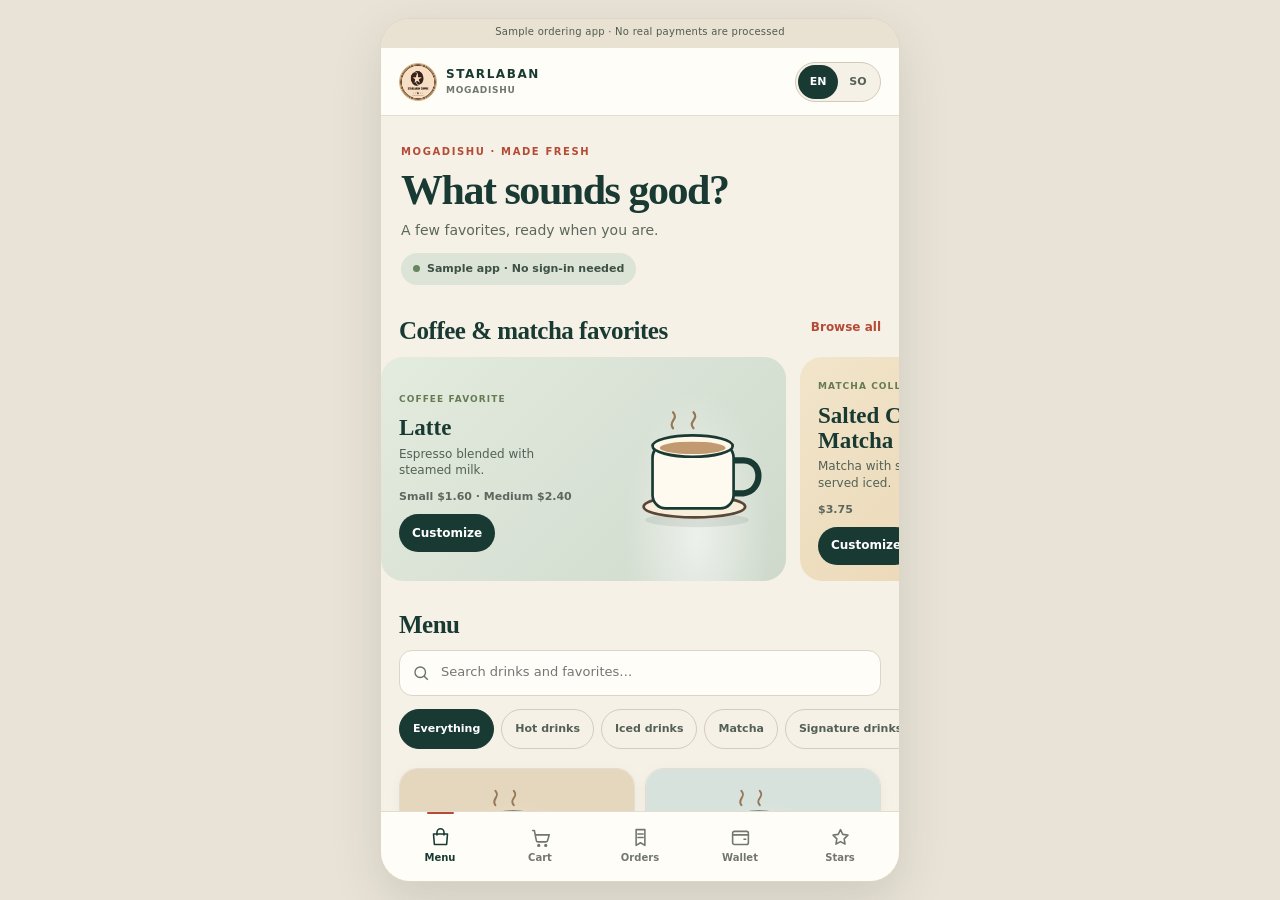
==== commit 038d7d50: "Add matching flat menu art and cart feedback animation" ====
--- a/app/index.html
+++ b/app/index.html
@@ -34,7 +34,7 @@
 .size-note{display:block;margin:8px 0;color:var(--muted);font-size:11px}
 .menu-note{display:block;margin:2px 0 8px;color:#8a542f;font-size:10px;line-height:1.3}
 .feature .size-options{max-width:220px}
-.price-range{display:block;margin:9px 0;color:var(--muted);font-size:11px;font-weight:650}.sheet-backdrop{position:fixed;inset:0;z-index:20;display:flex;align-items:flex-end;justify-content:center;background:#171b18a8;backdrop-filter:blur(3px)}.sheet-backdrop[hidden]{display:none}.customize-sheet{position:relative;width:min(100%,560px);max-height:min(88dvh,760px);overflow:auto;padding:27px 22px max(24px,env(safe-area-inset-bottom));border-radius:25px 25px 0 0;background:var(--card);box-shadow:0 -12px 50px #0003;animation:sheet-in .22s ease-out}.customize-sheet h2{font:700 26px/1.12 var(--serif);color:var(--forest);margin:5px 38px 5px 0}.customize-sheet .sheet-desc{color:var(--muted);font-size:13px;margin:0 0 17px}.sheet-close{position:absolute;right:17px;top:16px;width:42px;height:42px;border:1px solid var(--line);border-radius:50%;background:var(--paper);font-size:23px;color:var(--ink)}.option-group{margin:17px 0}.option-label{display:block;margin-bottom:8px;font-size:12px;font-weight:800;color:var(--ink)}.option-grid{display:grid;grid-template-columns:repeat(auto-fit,minmax(90px,1fr));gap:8px}.option-grid button{min-height:46px;padding:7px 9px;border:1px solid var(--line);border-radius:12px;background:#fff;color:var(--ink);font-size:12px;font-weight:650}.option-grid button.on{background:var(--forest);border-color:var(--forest);color:#fff;box-shadow:0 0 0 2px #193a3328}.sheet-preview{padding:12px 14px;border-radius:13px;background:var(--paper);color:var(--muted);font-size:12px;line-height:1.5}.sheet-action{width:100%;min-height:50px;margin-top:15px;border:0;border-radius:13px;background:var(--tomato);color:white;font-size:14px;font-weight:800}.sheet-backdrop button{cursor:pointer}@keyframes sheet-in{from{transform:translateY(20px);opacity:.75}to{transform:translateY(0);opacity:1}}@media(prefers-reduced-motion:reduce){.customize-sheet{animation:none}}</style></head>
+.price-range{display:block;margin:9px 0;color:var(--muted);font-size:11px;font-weight:650}.sheet-backdrop{position:fixed;inset:0;z-index:20;display:flex;align-items:flex-end;justify-content:center;background:#171b18a8;backdrop-filter:blur(3px)}.sheet-backdrop[hidden]{display:none}.customize-sheet{position:relative;width:min(100%,560px);max-height:min(88dvh,760px);overflow:auto;padding:27px 22px max(24px,env(safe-area-inset-bottom));border-radius:25px 25px 0 0;background:var(--card);box-shadow:0 -12px 50px #0003;animation:sheet-in .22s ease-out}.customize-sheet h2{font:700 26px/1.12 var(--serif);color:var(--forest);margin:5px 38px 5px 0}.customize-sheet .sheet-desc{color:var(--muted);font-size:13px;margin:0 0 17px}.sheet-close{position:absolute;right:17px;top:16px;width:42px;height:42px;border:1px solid var(--line);border-radius:50%;background:var(--paper);font-size:23px;color:var(--ink)}.option-group{margin:17px 0}.option-label{display:block;margin-bottom:8px;font-size:12px;font-weight:800;color:var(--ink)}.option-grid{display:grid;grid-template-columns:repeat(auto-fit,minmax(90px,1fr));gap:8px}.option-grid button{min-height:46px;padding:7px 9px;border:1px solid var(--line);border-radius:12px;background:#fff;color:var(--ink);font-size:12px;font-weight:650}.option-grid button.on{background:var(--forest);border-color:var(--forest);color:#fff;box-shadow:0 0 0 2px #193a3328}.sheet-preview{padding:12px 14px;border-radius:13px;background:var(--paper);color:var(--muted);font-size:12px;line-height:1.5}.sheet-action{width:100%;min-height:50px;margin-top:15px;border:0;border-radius:13px;background:var(--tomato);color:white;font-size:14px;font-weight:800}.sheet-backdrop button{cursor:pointer}@keyframes sheet-in{from{transform:translateY(20px);opacity:.75}to{transform:translateY(0);opacity:1}}@media(prefers-reduced-motion:reduce){.customize-sheet{animation:none}}.food-illustration{width:100%;height:100%;display:grid;place-items:center}.food-illustration svg{width:min(100%,160px);height:auto;max-height:100%;overflow:visible}.dish-art{display:grid;place-items:center}.feature-art .food-illustration svg{width:min(100%,220px);max-height:170px}.dish-art svg{transition:transform .22s ease}.dish:hover .dish-art svg{transform:translateY(-2px)}.message.show{animation:toast-in .28s cubic-bezier(.2,.8,.2,1)}.nav .count.count-pop{animation:count-pop .46s cubic-bezier(.2,.8,.2,1)}.nav button.cart-pop svg{animation:cart-pop .46s cubic-bezier(.2,.8,.2,1)}@keyframes count-pop{0%{transform:scale(.55)}65%{transform:scale(1.28)}100%{transform:scale(1)}}@keyframes cart-pop{0%,100%{transform:translateY(0)}35%{transform:translateY(-5px) rotate(-6deg)}70%{transform:translateY(1px) rotate(4deg)}}@keyframes toast-in{from{opacity:0;transform:translate(-50%,12px) scale(.94)}to{opacity:1;transform:translate(-50%,0) scale(1)}}@media(prefers-reduced-motion:reduce){.dish-art svg,.message.show,.nav .count.count-pop,.nav button.cart-pop svg{animation:none!important;transition:none!important}}</style></head>
 <body><div id="app"><div class="notice" id="notice"></div><header class="top"><div class="brand"><img src="../assets/logo.png" alt=""><span>STARLABAN<small>MOGADISHU</small></span></div><div class="right"><div class="lang" role="group" aria-label="Language / Luuqad"><button type="button" class="on" data-lang="en" aria-pressed="true">EN</button><button type="button" data-lang="so" aria-pressed="false">SO</button></div></div></header><main id="view" tabindex="-1" aria-live="polite"></main><nav id="nav" class="nav" aria-label="Main navigation"></nav></div><div id="customizeBackdrop" class="sheet-backdrop" hidden><section class="customize-sheet" role="dialog" aria-modal="true" aria-labelledby="customizeTitle" aria-describedby="customizeDescription"><button type="button" id="closeCustomize" class="sheet-close" aria-label="Close">×</button><div id="customizeContent"></div><button type="button" id="saveCustomize" class="sheet-action"></button></section></div><div id="message" class="message" role="status" aria-live="polite"></div>
 
 <script>
@@ -76,16 +76,16 @@
 const TXT={en:{menu:'Menu',cart:'Cart',orders:'Orders',wallet:'Wallet',rewards:'Stars',notice:'Sample ordering app · No real payments are processed',eyebrow:'Mogadishu · made fresh',title:'What sounds good?',subtitle:'A few favorites, ready when you are.',featured:'Coffee & matcha favorites',seeAll:'Browse all',search:'Search drinks and favorites…',searchLabel:'Search menu',empty:'Nothing found. Try another search.',all:'Everything',hot:'Hot drinks',iced:'Iced drinks',matcha:'Matcha',signature:'Signature drinks',food:'Food · preview',small:'Small',medium:'Medium',preview:'Preview listing · price unconfirmed',add:'Add',customize:'Customize',edit:'Edit',size:'Size',sugar:'Sugar',ice:'Ice',regular:'Regular',regularSugar:'Regular sugar',noSugar:'No sugar',lessSugar:'Less sugar',extraSugar:'Extra sugar',regularIce:'Regular ice',lessIce:'Less ice',noIce:'No ice',addToOrder:'Add to order',saveChanges:'Save changes',added:'Added to your order',cartEmpty:'Your order is empty',cartIntro:'Add something fresh from the menu.',pickup:'Pickup time',now:'In 15 min',later:'In 30 min',soon:'In 45 min',payWith:'Sample payment method',credit:'Starlaban credit',evc:'EVC Plus',zaad:'Zaad',place:'Place sample order',remove:'Remove',subtotal:'Subtotal',walletTitle:'A little for later',walletSub:'Sample balance',topup:'Add sample credit',add5:'Add $5',add10:'Add $10',add20:'Add $20',topupDone:'Sample credit added',walletNote:'This is a local demo balance. No money moves.',starsTitle:'Your little rewards',starsSub:'Sample stars',starProgress:'stars to your next free treat',orderTitle:'Your orders',noOrders:'No orders just yet',noOrdersSub:'Your first coffee run will show up here.',orderReady:'Order received',orderWait:'We’ll have it ready for pickup soon.',orderLabel:'Sample order',success:'Order placed · Thanks for stopping by',current:'Current order',paymentNote:'Payments are simulated in this prototype.',saved:'Sample app · No sign-in needed',browse:'Start an order'},
 so:{menu:'Liiska',cart:'Dalabka',orders:'Dalabyo',wallet:'Boorsada',rewards:'Xidigaha',notice:'App tijaabo ah · Lacag dhab ah lama qaado',eyebrow:'Muqdisho · cusub ayaa la diyaariyaa',title:'Maxaad jeclaan lahayd?',subtitle:'Waxyaabo yar oo la jecel yahay, diyaar kuu ah.',featured:'Qahwada & matcha',seeAll:'Eeg dhammaan',search:'Ka raadi cabitaannada…',searchLabel:'Ka raadi liiska',empty:'Wax lama helin. Isku day eray kale.',all:'Dhammaan',hot:'Cabitaanno kulul',iced:'Cabitaanno qabow',matcha:'Matcha',signature:'Cabitaanno gaar ah',food:'Cunto · tusaale',small:'Yar',medium:'Dhexdhexaad',preview:'Cunto tusaale ah · qiime lama xaqiijin',add:'Ku dar',customize:'Habee',edit:'Wax ka beddel',size:'Cabbirka',sugar:'Sonkor',ice:'Baraf',regular:'Caadi',regularSugar:'Sonkor caadi ah',noSugar:'Sonkor la’aan',lessSugar:'Sonkor yar',extraSugar:'Sonkor dheeraad ah',regularIce:'Baraf caadi ah',lessIce:'Baraf yar',noIce:'Baraf la’aan',addToOrder:'Ku dar dalabka',saveChanges:'Kaydi isbeddelka',added:'Waa lagu daray dalabkaaga',cartEmpty:'Dalabkaagu waa madhan yahay',cartIntro:'Ku dar wax cusub oo liiska ku jira.',pickup:'Waqtiga qaadashada',now:'15 daqiiqo',later:'30 daqiiqo',soon:'45 daqiiqo',payWith:'Hab lacag-bixin tijaabo ah',credit:'Credit Starlaban',evc:'EVC Plus',zaad:'Zaad',place:'Dalab tijaabo ah',remove:'Ka saar',subtotal:'Wadarta',walletTitle:'Wax yar oo dambe ah',walletSub:'Credit tijaabo ah',topup:'Ku dar credit tijaabo ah',add5:'Ku dar $5',add10:'Ku dar $10',add20:'Ku dar $20',topupDone:'Credit tijaabo ah ayaa lagu daray',walletNote:'Tani waa lacag tijaabo ah. Wax lacag ah ma dhaqaaqdo.',starsTitle:'Abaalmarintaada yar',starsSub:'Xidigaha tijaabada ah',starProgress:'xidigo ilaa macmacaan bilaash ah',orderTitle:'Dalabyadaada',noOrders:'Weli dalabyo ma jiraan',noOrdersSub:'Qahwadaada ugu horreysa ayaa halkan ka muuqan doonta.',orderReady:'Dalabka waa la helay',orderWait:'Dhawaan ayuu diyaar u noqon doonaa qaadashada.',orderLabel:'Dalab tijaabo ah',success:'Dalabkii waa la diray · Waad ku mahadsan tahay',current:'Dalabka hadda',paymentNote:'Lacag-bixintu waa tijaabo appkan dhexdiisa.',saved:'App tijaabo ah · Soo galitaan looma baahna',browse:'Dalab bilow'}};
 const ICON={menu:'<svg viewBox="0 0 24 24"><path d="M4 8h16l-1 12H5L4 8Z"/><path d="M8 9V6a4 4 0 0 1 8 0v3"/></svg>',cart:'<svg viewBox="0 0 24 24"><path d="M3 4h2l2.2 11.2A2 2 0 0 0 9.2 17h8.9a2 2 0 0 0 1.9-1.4L22 9H6"/><circle cx="10" cy="21" r="1"/><circle cx="18" cy="21" r="1"/></svg>',orders:'<svg viewBox="0 0 24 24"><path d="M7 3h10v18l-5-3-5 3V3Z"/><path d="M9 8h6m-6 4h6"/></svg>',wallet:'<svg viewBox="0 0 24 24"><rect x="3" y="5" width="18" height="15" rx="2"/><path d="M3 9h18m-5 5h2"/></svg>',rewards:'<svg viewBox="0 0 24 24"><path d="m12 3 2.6 5.4 5.9.9-4.3 4.2 1 6-5.2-2.8-5.2 2.8 1-6-4.3-4.2 5.9-.9L12 3Z"/></svg>'};
-let lang='en',tab='menu',cat='all',query='',pickup=0,payment='evc',cart={},sizeChoice={},customizeState={id:null,size:'',sugar:'regular',ice:'regular',editingKey:null},lastCustomizeTrigger=null,credit=10,stars=3,lastOrder=null,toastTimer;const $=id=>document.getElementById(id),t=k=>TXT[lang][k];
+let lang='en',tab='menu',cat='all',query='',pickup=0,payment='evc',cart={},sizeChoice={},customizeState={id:null,size:'',sugar:'regular',ice:'regular',editingKey:null},lastCustomizeTrigger=null,cartPulse=false,credit=10,stars=3,lastOrder=null,toastTimer;const $=id=>document.getElementById(id),t=k=>TXT[lang][k];
 function money(x){return '$'+x.toFixed(2)}
 function cartRows(){return Object.entries(cart).map(([key,qty])=>{const [id,size,sugar,ice]=key.split('|');const p=ITEMS.find(x=>x.id===id);return p&&qty>0?{key,p,size,sugar,ice,qty,price:selectedPrice(p,size)}:null}).filter(Boolean)}
 function count(){return Object.values(cart).reduce((a,b)=>a+b,0)}
 function total(){return cartRows().reduce((sum,row)=>sum+row.price*row.qty,0)}
 function label(p){return lang==='so'?p.so:p.name}
-function art(id){const p=ITEMS.find(x=>x.id===id);return '<span class="food-emoji" role="img" aria-label="'+(p?p.name:'Starlaban menu item')+'">'+(p?p.emoji:'☕')+'</span>'}
+function art(id){const p=ITEMS.find(x=>x.id===id),colors={espresso:'#4a2d20',cappuccino:'#b88d65',latte:'#c29a72',americano:'#76503a',macchiato:'#a7734d',mocha:'#714431','spanish-latte':'#c49362','somali-tea':'#9c6234','black-tea':'#81502e','green-tea':'#879b64','karak-tea':'#b87a3e','espresso-milk':'#b1845d','iced-latte':'#c7a77f','iced-spanish-latte':'#d0a16c','iced-mocha':'#765043','iced-green-tea':'#90aa83','iced-karak-tea':'#b9824a','iced-peach-tea':'#e9b17d','salted-caramel-matcha':'#8aa36a','pink-matcha':'#db8da2','strawberry-matcha':'#b9a66e','vanilla-matcha':'#879d67','ube-matcha':'#a78bc0','classic-yoghurt-frappe':'#d8c2a1','strawberry-yoghurt-frappe':'#d88796','caramel-yoghurt-frappe':'#c39166','sunrise-orange':'#ef9d45','tropical-pineapple':'#c7b65c','cheesecake-strawberry':'#d9929a',glazed:'#e7c98f',choco:'#986850',sandwich:'#cda36c',salad:'#8cae7a'},c=colors[id]||'#b98c61';let d='';if(id==='glazed'||id==='choco'){const glaze=id==='choco'?'#80513e':'#f4d590';d='<ellipse cx="100" cy="136" rx="52" ry="8" fill="#263a3118"/><ellipse cx="100" cy="91" rx="54" ry="40" fill="#d6aa70"/><ellipse cx="100" cy="83" rx="54" ry="39" fill="'+glaze+'" stroke="#6d4936" stroke-width="3"/><ellipse cx="100" cy="83" rx="18" ry="15" fill="#f6f1e7" stroke="#6d4936" stroke-width="3"/><path d="M58 70q20-25 43-18m29 2q13 5 20 20" fill="none" stroke="#fff9e9" stroke-width="5" stroke-linecap="round"/>'+(id==='choco'?'<path d="m72 52 5 8m24-17 4 8m28 4 5 8m-64 47 5 6m46-6 5 7" stroke="#e7c28e" stroke-width="4" stroke-linecap="round"/>':'<circle cx="73" cy="64" r="3" fill="#b56d4a"/><circle cx="128" cy="57" r="3" fill="#b56d4a"/><circle cx="145" cy="94" r="3" fill="#b56d4a"/>')}else if(id==='sandwich'){d='<ellipse cx="101" cy="137" rx="62" ry="8" fill="#263a3118"/><path d="m43 91 97-44 28 18-101 48Z" fill="#f2d9a9" stroke="#72543a" stroke-width="3" stroke-linejoin="round"/><path d="m51 105 101-45 17 12-99 46Z" fill="#8eae70" stroke="#52734f" stroke-width="3" stroke-linejoin="round"/><path d="m57 114 99-43 15 14-100 45Z" fill="#ba714b" stroke="#72543a" stroke-width="3" stroke-linejoin="round"/><path d="m62 125 99-42 8 13-98 44Z" fill="#f3dcae" stroke="#72543a" stroke-width="3" stroke-linejoin="round"/>'}else if(id==='salad'){d='<path d="M40 82q8 53 60 53t60-53Z" fill="#f7eee0" stroke="#42624d" stroke-width="3"/><ellipse cx="100" cy="81" rx="62" ry="29" fill="#b7cf98" stroke="#42624d" stroke-width="3"/><path d="M54 78q7-26 27-8t1 22q-18 9-28-14m41-11q2-22 20-12t4 26q-14 8-24-14m22 17q17-21 29-6t-11 20q-15-1-18-14" fill="#6f9b63"/><circle cx="75" cy="85" r="8" fill="#e37759"/><circle cx="117" cy="73" r="8" fill="#e37759"/><circle cx="140" cy="88" r="7" fill="#f1d777"/>'}else if(p&&p.cat==='hot'){d='<ellipse cx="100" cy="137" rx="58" ry="8" fill="#263a3118"/><ellipse cx="97" cy="122" rx="57" ry="12" fill="#f8eedc" stroke="#5c4636" stroke-width="3"/><path d="M132 70h20c23 0 22 35 0 37h-18" fill="none" stroke="#193a33" stroke-width="7" stroke-linecap="round"/><rect x="50" y="52" width="91" height="72" rx="15" fill="#fffaf0" stroke="#193a33" stroke-width="3"/><ellipse cx="95" cy="54" rx="45" ry="12" fill="#fff7e7" stroke="#193a33" stroke-width="3"/><ellipse cx="95" cy="56" rx="37" ry="7" fill="'+c+'"/><path d="M73 34c-6-8 7-10 0-18m23 18c-7-8 7-10 0-18" fill="none" stroke="#967756" stroke-width="2.5" stroke-linecap="round"/>'}else{const accent=id==='sunrise-orange'?'#ef9d45':id==='tropical-pineapple'?'#d7c252':id==='cheesecake-strawberry'?'#d9929a':'';d='<ellipse cx="100" cy="138" rx="48" ry="8" fill="#263a3118"/><path d="M58 43h84l-9 82q-33 15-66 0Z" fill="'+c+'" fill-opacity=".84" stroke="#355449" stroke-width="3" stroke-linejoin="round"/><path d="M55 43q45-17 90 0l-5 12H60Z" fill="#fff8e9" stroke="#355449" stroke-width="3" stroke-linejoin="round"/><path d="M126 42 137 12" stroke="#355449" stroke-width="5" stroke-linecap="round"/><path d="M69 73h62m-59 15h54" stroke="#fff7e8" stroke-width="3" stroke-linecap="round" opacity=".72"/><rect x="75" y="79" width="16" height="15" rx="4" fill="#fff9e9" fill-opacity=".72"/><rect x="108" y="62" width="15" height="15" rx="4" fill="#fff9e9" fill-opacity=".72"/>'+(accent?'<circle cx="146" cy="104" r="14" fill="'+accent+'" stroke="#fffaf0" stroke-width="3"/>':'')}return '<span class="food-illustration" role="img" aria-label="'+(p?p.name:'Starlaban menu item')+'"><svg viewBox="0 0 200 160" aria-hidden="true">'+d+'</svg></span>'}
 function sizeOptions(p){if(!p.mediumPrice)return p.sized?'<span class="price-range">'+t('small')+' · '+money(p.price)+'</span>':'<span class="price-range">'+money(p.price)+'</span>';return '<span class="price-range">'+t('small')+' '+money(p.price)+' · '+t('medium')+' '+money(p.mediumPrice)+'</span>'}
 function selectedPrice(p,size){return size==='M'&&p.mediumPrice?p.mediumPrice:p.price}
-function renderNav(){const n=$('nav');n.innerHTML='';['menu','cart','orders','wallet','rewards'].forEach(k=>{const b=document.createElement('button');b.type='button';b.className=tab===k?'on':'';b.setAttribute('aria-label',t(k));if(tab===k)b.setAttribute('aria-current','page');b.innerHTML=ICON[k]+'<span>'+t(k)+'</span>';if(k==='cart'&&count()){const s=document.createElement('span');s.className='count';s.textContent=count();b.append(s)}if(k==='orders'&&lastOrder){const s=document.createElement('span');s.className='count';s.textContent='1';b.append(s)}b.onclick=()=>{tab=k;render()};n.append(b)})}
+function renderNav(){const n=$('nav');n.innerHTML='';['menu','cart','orders','wallet','rewards'].forEach(k=>{const b=document.createElement('button');b.type='button';b.className=(tab===k?'on':'')+(k==='cart'&&cartPulse?' cart-pop':'');b.setAttribute('aria-label',t(k));if(tab===k)b.setAttribute('aria-current','page');b.innerHTML=ICON[k]+'<span>'+t(k)+'</span>';if(k==='cart'&&count()){const s=document.createElement('span');s.className='count'+(cartPulse?' count-pop':'');s.textContent=count();b.append(s)}if(k==='orders'&&lastOrder){const s=document.createElement('span');s.className='count';s.textContent='1';b.append(s)}b.onclick=()=>{tab=k;render()};n.append(b)})}
 function itemKey(id,size,sugar,ice){return [id,size||'',sugar||'',ice||''].join('|')}
 function isCold(p){return ['iced','matcha','signature'].includes(p.cat)}
 function add(id,size='S',sugar='regular',ice=''){const p=ITEMS.find(x=>x.id===id);if(!p)return;const key=itemKey(id,p.mediumPrice?(size||'S'):(p.sized?'S':''),p.cat==='food'?'':sugar,isCold(p)?ice:'');cart[key]=(cart[key]||0)+1;showToast(t('added'));render()}
@@ -93,11 +93,11 @@
 function renderCustomizeSheet(){const p=ITEMS.find(x=>x.id===customizeState.id);if(!p)return;const size=p.mediumPrice?(customizeState.size||'S'):(p.sized?'S':'');const price=selectedPrice(p,size);$('customizeContent').innerHTML='<span class="eyebrow">'+(p.preview?t('preview'):p.tag)+'</span><h2 id="customizeTitle">'+label(p)+'</h2><p class="sheet-desc" id="customizeDescription">'+(lang==='so'?p.soDesc:p.desc)+'</p>'+(p.mediumPrice?'<div class="option-group"><span class="option-label">'+t('size')+'</span>'+optionButtons('size',[['S','small'],['M','medium']],size)+'</div>':'')+(p.cat!=='food'?'<div class="option-group"><span class="option-label">'+t('sugar')+'</span>'+optionButtons('sugar',[['none','noSugar'],['less','lessSugar'],['regular','regular'],['extra','extraSugar']],customizeState.sugar)+'</div>':'')+(isCold(p)?'<div class="option-group"><span class="option-label">'+t('ice')+'</span>'+optionButtons('ice',[['regular','regularIce'],['less','lessIce'],['none','noIce']],customizeState.ice)+'</div>':'')+(p.preview?'<div class="sheet-preview">'+t('preview')+'</div>':'');$('saveCustomize').textContent=(customizeState.editingKey?t('saveChanges'):t('addToOrder'))+' · '+money(price)}
 function openCustomize(id,key){const p=ITEMS.find(x=>x.id===id);if(!p)return;const row=key?cartRows().find(r=>r.key===key):null;customizeState={id,size:row?.size||(p.mediumPrice?sizeChoice[p.id]||'S':p.sized?'S':''),sugar:row?.sugar||'regular',ice:row?.ice||(isCold(p)?'regular':''),editingKey:key||null};lastCustomizeTrigger=document.activeElement;$('customizeBackdrop').hidden=false;document.body.style.overflow='hidden';renderCustomizeSheet();$('closeCustomize').onclick=closeCustomize;$('customizeBackdrop').onclick=e=>{if(e.target===$('customizeBackdrop'))closeCustomize()};$('customizeContent').onclick=e=>{const b=e.target.closest('[data-option]');if(!b)return;customizeState[b.dataset.option]=b.dataset.value;renderCustomizeSheet();$('customizeContent').querySelector('[data-option="'+b.dataset.option+'"][data-value="'+b.dataset.value+'"]')?.focus()};$('saveCustomize').onclick=saveCustomize;setTimeout(()=>$('saveCustomize').focus(),20)}
 function closeCustomize(){if($('customizeBackdrop').hidden)return;$('customizeBackdrop').hidden=true;document.body.style.overflow='';if(lastCustomizeTrigger?.isConnected)lastCustomizeTrigger.focus();customizeState.editingKey=null}
-function saveCustomize(){const p=ITEMS.find(x=>x.id===customizeState.id);if(!p)return;const size=customizeState.size||(p.sized?'S':'');const key=itemKey(p.id,size,p.cat==='food'?'':customizeState.sugar,isCold(p)?customizeState.ice:'');if(customizeState.editingKey){const old=customizeState.editingKey,qty=cart[old]||0;delete cart[old];cart[key]=(cart[key]||0)+qty}else cart[key]=(cart[key]||0)+1;closeCustomize();showToast(t('added'));render()}
+function saveCustomize(){const p=ITEMS.find(x=>x.id===customizeState.id);if(!p)return;const size=customizeState.size||(p.sized?'S':'');const key=itemKey(p.id,size,p.cat==='food'?'':customizeState.sugar,isCold(p)?customizeState.ice:'');if(customizeState.editingKey){const old=customizeState.editingKey,qty=cart[old]||0;delete cart[old];cart[key]=(cart[key]||0)+qty}else cart[key]=(cart[key]||0)+1;cartPulse=true;closeCustomize();showToast(t('added'));render();setTimeout(()=>cartPulse=false,650)}
 function filters(){return '<div class="categories" role="group" aria-label="'+(lang==='so'?'Qaybaha liiska':'Menu categories')+'">'+[['all',t('all')],['hot',t('hot')],['iced',t('iced')],['matcha',t('matcha')],['signature',t('signature')],['food',t('food')]].map(([id,txt])=>'<button type="button" class="'+(cat===id?'on':'')+'" aria-pressed="'+(cat===id)+'" data-cat="'+id+'">'+txt+'</button>').join('')+'</div>'}
 function card(p){return '<article class="dish" style="--tone:'+p.tone+'"><div class="dish-art">'+art(p.id)+'</div><div class="dish-body"><div class="dish-head"><h3>'+label(p)+'</h3>'+(!p.mediumPrice?'<span class="price">'+money(p.price)+(p.sized?' · '+t('small'):'')+'</span>':'')+'</div><p>'+(lang==='so'?p.soDesc:p.desc)+'</p>'+sizeOptions(p)+(p.preview?'<small class="menu-note">'+t('preview')+'</small>':'')+'<button class="add" type="button" data-customize="'+p.id+'">'+t('customize')+'</button></div></article>'}
 function renderMenu(){const featured=['latte','salted-caramel-matcha'].map(id=>ITEMS.find(p=>p.id===id));const found=ITEMS.filter(p=>(cat==='all'||p.cat===cat)&&(!query||(p.name+' '+p.so+' '+p.desc+' '+p.soDesc).toLowerCase().includes(query.toLowerCase())));return '<section class="hello"><div class="eyebrow">'+t('eyebrow')+'</div><h1>'+t('title')+'</h1><p>'+t('subtitle')+'</p><span class="sample-chip">'+t('saved')+'</span></section><div class="sectionline"><h2>'+t('featured')+'</h2><button type="button" id="browseAll">'+t('seeAll')+'</button></div><div class="featured">'+featured.map(p=>'<article class="feature"><div class="feature-copy"><span class="badge">'+(p.cat==='matcha'?(lang==='so'?'Ururinta Matcha':'Matcha collection'):(lang==='so'?'Qahwo la jecel yahay':'Coffee favorite'))+'</span><h3>'+label(p)+'</h3><p>'+(lang==='so'?p.soDesc:p.desc)+'</p>'+sizeOptions(p)+'<button class="price-add" data-customize="'+p.id+'" type="button">'+t('customize')+'</button></div><div class="feature-art">'+art(p.id)+'</div></article>').join('')+'</div><div class="sectionline"><h2>'+t('menu')+'</h2></div><label class="search"><svg viewBox="0 0 24 24" aria-hidden="true"><circle cx="11" cy="11" r="7"/><path d="m16 16 5 5"/></svg><span class="sr">'+t('searchLabel')+'</span><input id="search" type="search" value="'+query.replaceAll('"','&quot;')+'" placeholder="'+t('search')+'" autocomplete="off"></label>'+filters()+'<div class="grid">'+(found.length?found.map(card).join(''):'<p class="empty">'+t('empty')+'</p>')+'</div>'}
-function cartDetails(r){return [r.size?(r.size==='M'?t('medium'):t('small')):'',r.sugar?t(r.sugar==='regular'?'regularSugar':r.sugar==='none'?'noSugar':r.sugar==='less'?'lessSugar':'extraSugar'):'',r.ice?t(r.ice==='regular'?'regularIce':r.ice==='less'?'lessIce':'noIce'):''].filter(Boolean).join(' · ')}
+function cartDetails(r){return [r.sugar?t(r.sugar==='regular'?'regularSugar':r.sugar==='none'?'noSugar':r.sugar==='less'?'lessSugar':'extraSugar'):'',r.ice?t(r.ice==='regular'?'regularIce':r.ice==='less'?'lessIce':'noIce'):''].filter(Boolean).join(' · ')}
 function renderCart(){if(!count())return '<section class="hello"><div class="eyebrow">'+t('menu')+'</div><h1>'+t('cartEmpty')+'</h1><p>'+t('cartIntro')+'</p></section><article class="panel" style="text-align:center;padding:28px"><div style="font-size:46px;color:var(--saffron);font-family:Georgia">＋</div><p class="muted">'+t('cartIntro')+'</p><button class="primary" id="goBrowse">'+t('browse')+'</button></article>';const rows=cartRows();return '<section class="hello"><div class="eyebrow">'+t('current')+'</div><h1>'+t('cart')+'</h1><p>'+t('subtitle')+'</p></section><article class="panel"><h3>'+t('cart')+'</h3>'+rows.map(r=>'<div class="orderrow"><div><b>'+label(r.p)+(r.size?' · '+(r.size==='M'?t('medium'):t('small')):'')+'</b><small>'+cartDetails(r)+' · '+money(r.price)+' · '+money(r.price*r.qty)+'</small><button type="button" class="edit-item" data-edit="'+r.key+'">'+t('edit')+'</button></div><div class="qty"><button aria-label="'+t('remove')+' '+label(r.p)+'" data-qty="-" data-id="'+r.key+'">−</button><span>'+r.qty+'</span><button aria-label="Add another '+label(r.p)+'" data-qty="+" data-id="'+r.key+'">+</button></div></div>').join('')+'<div class="total"><span>'+t('subtotal')+'</span><span>'+money(total())+'</span></div></article><article class="panel pickup"><h3 style="grid-column:1/-1">'+t('pickup')+'</h3>'+[t('now'),t('later'),t('soon')].map((v,i)=>'<button type="button" class="'+(pickup===i?'on':'')+'" data-pickup="'+i+'">'+v+'</button>').join('')+'</article><article class="panel"><h3>'+t('payWith')+'</h3><p class="muted">'+t('paymentNote')+'</p><div class="pay-method">'+[['evc',t('evc')],['zaad',t('zaad')],['credit',t('credit')]].map(([id,name])=>'<button type="button" class="'+(payment===id?'on':'')+'" data-pay="'+id+'">'+name+(id==='credit'?' · '+money(credit):'')+'</button>').join('')+'</div><button class="primary" type="button" id="placeOrder">'+t('place')+' · '+money(total())+'</button></article>'}function renderWallet(){return '<section class="hello"><div class="eyebrow">'+t('wallet')+'</div><h1>'+t('walletTitle')+'</h1><p>'+t('walletNote')+'</p></section><article class="wallet"><span class="label">'+t('walletSub')+'</span><div class="balance">'+money(credit)+'</div><p>'+t('walletNote')+'</p></article><article class="panel"><h3>'+t('topup')+'</h3><p class="muted">'+t('paymentNote')+'</p><div class="quick-amounts">'+[[5,t('add5')],[10,t('add10')],[20,t('add20')]].map(([v,s])=>'<button data-topup="'+v+'" type="button">'+s+'</button>').join('')+'</div></article>'}
 function renderRewards(){return '<section class="hello"><div class="eyebrow">'+t('rewards')+'</div><h1>'+t('starsTitle')+'</h1><p>'+t('starsSub')+'</p></section><article class="wallet"><span class="label">'+t('starsSub')+'</span><div class="balance">'+stars+' ★</div><p>50 '+t('starProgress')+'</p><div class="progress"><span style="width:'+Math.min(100,stars*2)+'%"></span></div></article><article class="panel"><h3>'+(lang==='so'?'Macmacaan bilaash ah':'A free donut is waiting')+'</h3><p class="muted">'+(lang==='so'?'Dalab kasta xidigo ayaa lagu kasbadaa. Tani waa tusaale keliya.':'Earn sample stars as you explore. Rewards in this preview are for demonstration only.')+'</p></article>'}
 function renderOrders(){return '<section class="hello"><div class="eyebrow">'+t('orders')+'</div><h1>'+t('orderTitle')+'</h1><p>'+t('subtitle')+'</p></section>'+(lastOrder?'<article class="panel"><h3>'+t('orderLabel')+' #'+lastOrder.id+'</h3><p class="muted">'+lastOrder.items+'</p><p class="muted">'+lastOrder.time+' · '+money(lastOrder.total)+'</p><div class="progress"><span style="width:38%"></span></div><div class="status-step"><i>✓</i>'+t('orderReady')+'</div><div class="status-step dim"><i>2</i>'+t('orderWait')+'</div></article>':'<article class="panel"><h3>'+t('noOrders')+'</h3><p class="muted">'+t('noOrdersSub')+'</p><button class="primary" id="goBrowse">'+t('browse')+'</button></article>')}
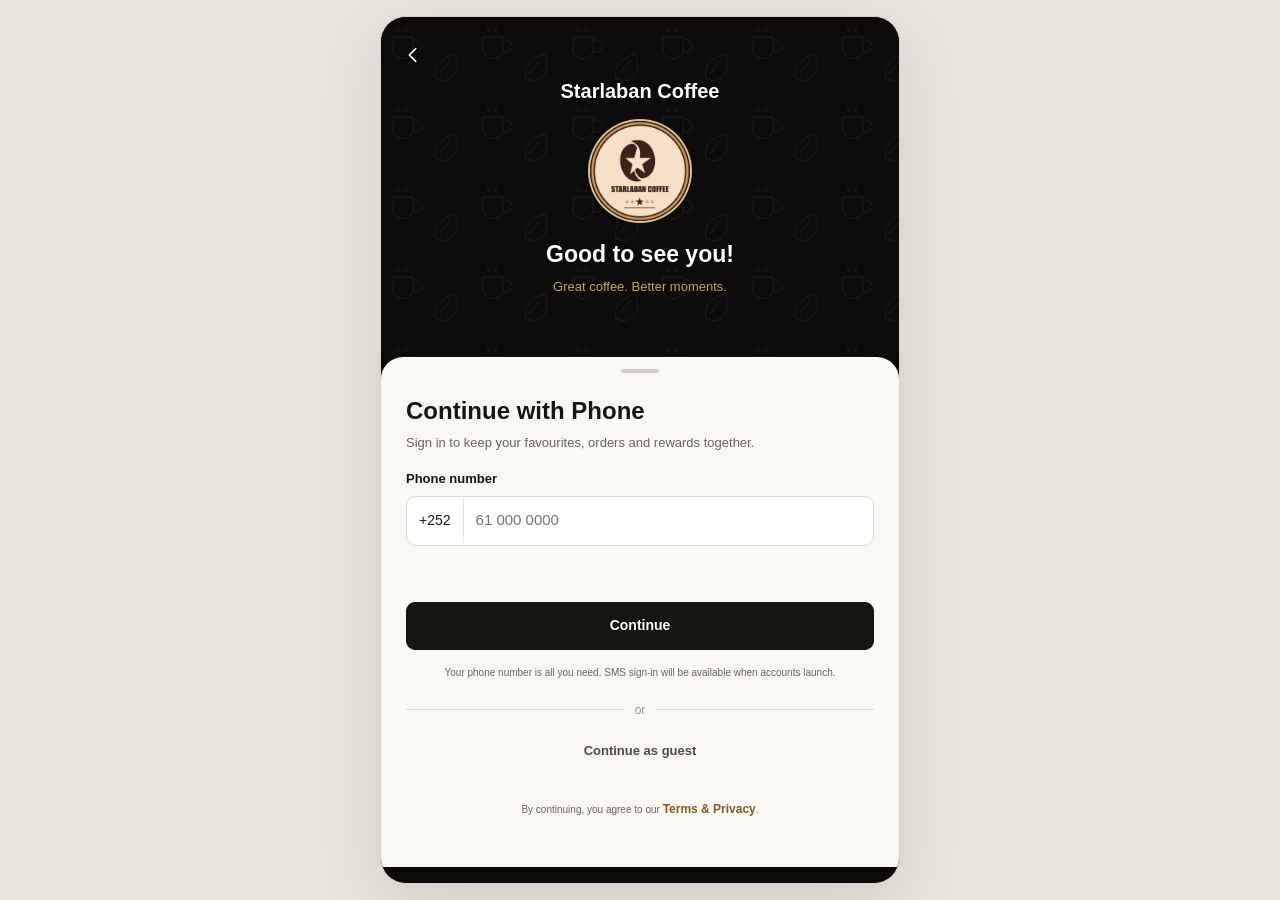
==== commit 2c56f5f7: "Redesign Starlaban website and app from iOS reference with real photography" ====
--- a/app/index.html
+++ b/app/index.html
@@ -1,113 +1 @@
-<!doctype html>
-<html lang="en"><head>
-<meta charset="utf-8"><meta name="viewport" content="width=device-width, initial-scale=1, viewport-fit=cover"><meta name="theme-color" content="#f6f1e7"><meta name="description" content="Sample Starlaban Coffee ordering app.">
-<title>Order with Starlaban</title><link rel="icon" href="../assets/favicon.png">
-<style>
-:root{--paper:#f6f1e7;--card:#fffdf8;--ink:#1e2721;--muted:#5d675e;--forest:#193a33;--tomato:#b54b36;--saffron:#dfad50;--sage:#dce4d8;--line:#e4ddcf;--serif:Georgia,'Times New Roman',serif;--sans:system-ui,-apple-system,'Segoe UI',sans-serif}
-*{box-sizing:border-box}html,body{margin:0;min-height:100%;font:15px/1.45 var(--sans);background:#e9e3d7;color:var(--ink)}button,input{font:inherit}button{cursor:pointer;-webkit-tap-highlight-color:transparent}button:focus-visible,input:focus-visible{outline:3px solid var(--tomato);outline-offset:2px}#app{width:100%;max-width:520px;min-height:100dvh;height:100dvh;margin:0 auto;background:var(--paper);display:flex;flex-direction:column;position:relative;overflow:hidden}@media(min-width:600px){#app{height:min(900px,calc(100dvh - 36px));min-height:650px;margin:18px auto;border:1px solid #ded6c7;border-radius:30px;box-shadow:0 18px 50px #27312722}}
-.notice{flex:none;min-height:29px;padding:6px 12px;text-align:center;background:#e9e1d2;color:#505b51;font-size:10px;letter-spacing:.025em}.top{flex:none;height:68px;display:flex;align-items:center;justify-content:space-between;padding:0 18px;border-bottom:1px solid var(--line);background:#fffdf8ed;z-index:4}.brand{display:flex;align-items:center;gap:9px;color:var(--forest);font-size:12px;font-weight:850;letter-spacing:.13em}.brand img{width:38px;height:38px;border-radius:50%;border:1px solid #d6b17a;object-fit:cover}.brand small{display:block;color:#70776c;font-size:9px;letter-spacing:.08em;font-weight:550;margin-top:1px}.right{display:flex;align-items:center;gap:9px}.lang{height:40px;border:1px solid #d2caba;border-radius:999px;padding:2px;background:var(--paper);display:flex}.lang button{min-width:40px;border:0;border-radius:999px;background:transparent;color:#556057;font-size:11px;font-weight:700}.lang button.on{background:var(--forest);color:#fff}
-main{flex:1;min-height:0;overflow-y:auto;overscroll-behavior:contain;padding:20px 18px 30px;scrollbar-width:thin;scrollbar-color:#c8c1b4 transparent}.hello{margin:1px 0 18px}.eyebrow,.kicker{font-size:10px;text-transform:uppercase;letter-spacing:.16em;font-weight:800;color:var(--tomato)}h1,h2,h3,p{margin-top:0}.hello h1{font:700 38px/1.08 var(--serif);letter-spacing:-.035em;color:var(--forest);margin:8px 0 7px}.hello p{color:var(--muted);font-size:14px;margin:0}.sample-chip{background:var(--sage);color:#3d5143;border-radius:999px;display:inline-flex;align-items:center;gap:7px;padding:7px 10px;font-size:11px;font-weight:650;margin-top:13px}.sample-chip:before{content:"";width:7px;height:7px;border-radius:50%;background:#67865d}.sectionline{display:flex;align-items:end;justify-content:space-between;gap:10px;margin:22px 0 11px}.sectionline h2{font:700 25px/1.1 var(--serif);color:var(--forest);margin:0;letter-spacing:-.02em}.sectionline button{color:var(--tomato);background:none;border:0;font-size:12px;font-weight:700;padding:8px 0}
-.featured{display:flex;gap:12px;overflow-x:auto;margin:0 -18px 19px;padding:2px 18px 8px;scroll-snap-type:x mandatory;scrollbar-width:none}.featured::-webkit-scrollbar{display:none}.feature{flex:0 0 84%;scroll-snap-align:start;min-height:160px;border-radius:20px;background:#dce4d8;display:grid;grid-template-columns:1fr 44%;overflow:hidden;position:relative}.feature:nth-child(2){background:#eedcc0}.feature-copy{padding:17px 8px 16px 17px;align-self:center;z-index:1}.badge{font-size:9px;font-weight:800;letter-spacing:.12em;text-transform:uppercase;color:#526c52}.feature h3{font:700 22px/1.1 var(--serif);color:var(--forest);margin:7px 0 5px}.feature p{color:#526155;font-size:12px;line-height:1.4;margin:0 0 10px;max-width:180px}.feature .price-add{border:0;border-radius:999px;background:var(--forest);color:white;min-height:38px;padding:0 13px;font-size:12px;font-weight:750}.feature-art{display:grid;place-items:center;min-width:0}.feature-art svg{height:100%;width:100%;max-width:220px}
-.search{height:46px;display:flex;align-items:center;gap:9px;padding:0 12px;background:var(--card);border:1px solid #dcd5c7;border-radius:13px}.search svg{width:18px;flex:none;stroke:#677268;fill:none;stroke-width:1.8}.search input{width:100%;min-width:0;border:0;outline:0;background:none;color:var(--ink);font-size:13px}.sr{position:absolute;width:1px;height:1px;overflow:hidden;clip:rect(0,0,0,0);white-space:nowrap}.categories{display:flex;gap:7px;overflow-x:auto;margin:12px -18px 14px;padding:1px 18px 5px;scrollbar-width:none}.categories::-webkit-scrollbar{display:none}.categories button{flex:none;min-height:40px;padding:0 13px;border:1px solid #d3ccbd;border-radius:999px;background:transparent;color:#536056;font-size:11px;font-weight:680}.categories button.on{background:var(--forest);border-color:var(--forest);color:#fff}
-.grid{display:grid;grid-template-columns:repeat(2,minmax(0,1fr));gap:10px}.dish{overflow:hidden;background:var(--card);border:1px solid var(--line);border-radius:16px;min-width:0}.dish-art{height:130px;background:var(--tone,#e5eadf)}.dish-art svg{width:100%;height:100%}.dish-body{padding:11px}.dish-head{display:flex;justify-content:space-between;align-items:flex-start;gap:6px}.dish h3{font:700 16px/1.15 var(--serif);color:var(--forest);margin:0 0 5px}.price{white-space:nowrap;color:var(--forest);font-size:11px;font-weight:800}.dish p{height:36px;overflow:hidden;color:#667066;font-size:11px;line-height:1.45;margin:0 0 9px}.add{width:100%;height:42px;border:0;border-radius:11px;background:var(--forest);color:white;font-size:12px;font-weight:750;display:flex;align-items:center;justify-content:center;gap:7px}.add:hover{background:var(--tomato)}.add span{font-size:18px;line-height:1}.empty{grid-column:1/-1;background:var(--card);padding:26px;border-radius:16px;text-align:center;color:var(--muted);font-size:13px}
-.cartbar{flex:none;border:0;border-radius:16px;background:var(--tomato);color:white;margin:0 14px 8px;padding:0 16px;height:54px;display:flex;align-items:center;justify-content:space-between;font-size:13px;font-weight:750;box-shadow:0 6px 16px #b54b3633}.cartbar[hidden]{display:none}.cartbar:hover{background:#9f3f2e}.sum{font-variant-numeric:tabular-nums}.nav{flex:none;height:70px;padding:5px 9px max(6px,env(safe-area-inset-bottom));display:grid;grid-template-columns:repeat(5,1fr);border-top:1px solid var(--line);background:#fffdf8f5}.nav button{border:0;background:none;color:#72776e;font-size:10px;font-weight:650;display:flex;flex-direction:column;align-items:center;justify-content:center;gap:3px;position:relative}.nav button.on{color:var(--forest)}.nav svg{width:21px;height:21px;stroke:currentColor;stroke-width:1.8;fill:none;stroke-linecap:round;stroke-linejoin:round}.nav button.on:before{content:"";position:absolute;top:-5px;width:27px;height:2px;border-radius:4px;background:var(--tomato)}.nav .count{position:absolute;top:3px;left:calc(50% + 7px);min-width:17px;height:17px;padding:0 4px;background:var(--tomato);border-radius:99px;color:white;font-size:9px;display:grid;place-items:center}
-.panel{background:var(--card);border:1px solid var(--line);border-radius:17px;padding:16px;margin:13px 0}.panel h3{font:700 19px var(--serif);color:var(--forest);margin:0 0 8px}.muted{color:var(--muted);font-size:13px;line-height:1.55}.wallet{border:0;color:#fffdf8;background:var(--forest);padding:22px;border-radius:23px;position:relative;overflow:hidden}.wallet:after{content:"";position:absolute;width:190px;height:190px;border:1px solid #ffffff2b;border-radius:50%;right:-68px;top:-95px;box-shadow:0 0 0 18px #ffffff08,0 0 0 38px #ffffff08}.wallet .label{font-size:11px;color:#d5dfd3}.wallet .balance{font:700 42px/1.1 var(--serif);margin:8px 0}.wallet p{font-size:11px;color:#cad7ca;margin:0}.quick-amounts{display:grid;grid-template-columns:repeat(3,1fr);gap:9px}.quick-amounts button,.pickup button,.pay-method button{min-height:44px;background:var(--paper);border:1px solid #d9d2c4;border-radius:12px;color:var(--forest);font-size:12px;font-weight:700}.quick-amounts button:hover,.pickup button.on,.pay-method button.on{background:var(--sage);border-color:#8d9e88}.orderrow{display:grid;grid-template-columns:1fr auto;gap:8px;padding:12px 0;border-bottom:1px solid var(--line)}.orderrow:last-child{border:0}.orderrow b{font-size:13px;color:var(--forest)}.orderrow small{display:block;color:var(--muted);font-size:11px;margin-top:3px}.qty{display:flex;align-items:center;gap:8px}.qty button{width:36px;height:36px;border-radius:50%;border:1px solid #cfc7b8;background:var(--paper);color:var(--forest);font-size:18px}.qty span{min-width:16px;text-align:center;font-weight:700;font-size:12px}.total{border-top:1px solid var(--line);padding-top:13px;display:flex;justify-content:space-between;font-weight:800;color:var(--forest)}.pickup,.pay-method{display:grid;grid-template-columns:repeat(3,1fr);gap:8px}.pay-method{grid-template-columns:1fr}.pay-method button{text-align:left;padding:0 12px}.primary{width:100%;min-height:48px;border:0;border-radius:13px;background:var(--tomato);color:white;font-size:13px;font-weight:800;margin-top:12px}.primary:hover{background:#9f3f2e}.progress{height:9px;background:#e6e0d4;border-radius:99px;overflow:hidden;margin:14px 0 8px}.progress span{display:block;height:100%;background:var(--saffron);border-radius:inherit}.status-step{display:flex;gap:10px;align-items:center;margin:12px 0;font-size:13px}.status-step i{width:24px;height:24px;border-radius:50%;display:grid;place-items:center;background:var(--sage);color:var(--forest);font-style:normal;font-size:11px;font-weight:800}.dim{color:#85877e}.dim i{background:#eee9de;color:#74776f}.message{position:fixed;z-index:30;left:50%;bottom:90px;transform:translate(-50%,12px);opacity:0;pointer-events:none;background:var(--forest);color:white;padding:12px 18px;border-radius:99px;font-size:12px;font-weight:700;box-shadow:0 8px 28px #0002;transition:opacity .2s,transform .2s;white-space:nowrap}.message.show{opacity:1;transform:translate(-50%,0)}
-@media(max-width:360px){.top{padding:0 12px}.brand{font-size:10px}.brand img{width:34px;height:34px}.right{gap:5px}.hello h1{font-size:34px}.dish-art{height:112px}.dish-body{padding:9px}.dish h3{font-size:14px}}
-@media(prefers-reduced-motion:reduce){*,*::before,*::after{scroll-behavior:auto!important;animation-duration:.01ms!important;transition-duration:.01ms!important}}
-<style>
-/* Refined touch-first sample ordering */
-.notice{background:var(--forest);color:#f6f1e7;letter-spacing:.04em}.top{background:#fffdf8f2;backdrop-filter:blur(12px)}.hello{padding:8px 2px 4px}.hello h1{font-size:42px}.sample-chip{padding:8px 12px}.featured{gap:14px}.feature{min-height:184px;border-radius:22px;background:linear-gradient(135deg,#e4ebdf,#ced9cc)}.feature:nth-child(2){background:linear-gradient(135deg,#f2e5ca,#e6cfab)}.feature-copy{padding-left:18px}.feature-art{position:relative;background:radial-gradient(ellipse at 50% 80%,#ffffff96,transparent 58%)}.feature-art .food3d{height:100%;min-height:184px}.feature-art .food3d canvas{width:100%;height:100%}.badge{color:#657b52}.feature h3{font-size:23px}.dish{border-radius:18px;box-shadow:0 3px 13px #302c210a}.dish-art{height:145px;position:relative;background:radial-gradient(ellipse at 50% 88%,#ffffffad,transparent 53%),var(--tone,#e5eadf)}.dish-art .food3d{height:100%}.dish-art .food3d canvas{display:block;width:100%;height:100%}.dish-body{padding:12px}.dish p{font-size:11px}.add{min-height:44px;border-radius:12px}.nav{background:#fffdf8f5;backdrop-filter:blur(14px)}.nav button{min-height:48px}
-@media(max-width:360px){.dish-art{height:125px}}
-</style><style>
-.food-emoji{font-family:"Apple Color Emoji","Segoe UI Emoji","Noto Color Emoji",sans-serif;font-size:68px;line-height:1;display:block;filter:drop-shadow(0 10px 10px #3b322226)}
-.feature-art .food-emoji{font-size:74px}
-</style><style>
-.motion-enabled .reveal{opacity:0;transform:translate3d(0,12px,0);transition:opacity .42s ease,transform .52s cubic-bezier(.2,.7,.2,1);transition-delay:var(--reveal-delay,0ms);will-change:opacity,transform}
-.motion-enabled .reveal.is-visible{opacity:1;transform:translate3d(0,0,0)}
-.motion-enabled .reveal .food-emoji{opacity:0;transform:translate3d(0,9px,0) scale(.9);transition:opacity .38s ease,transform .52s cubic-bezier(.2,.7,.2,1);transition-delay:90ms}
-.motion-enabled .reveal.is-visible .food-emoji{opacity:1;transform:translate3d(0,-2px,0) scale(1)}
-@media(prefers-reduced-motion:reduce){.motion-enabled .reveal,.motion-enabled .reveal .food-emoji{opacity:1!important;transform:none!important;transition:none!important;will-change:auto!important}}
-</style><style>
-.size-options{display:flex;gap:6px;margin:8px 0}
-.size-options button{flex:1;min-height:44px;border:1px solid var(--line);border-radius:10px;background:transparent;color:var(--ink);font:650 11px/1.2 var(--sans);cursor:pointer}
-.size-options button.on{background:var(--forest);border-color:var(--forest);color:white}
-.size-note{display:block;margin:8px 0;color:var(--muted);font-size:11px}
-.menu-note{display:block;margin:2px 0 8px;color:#8a542f;font-size:10px;line-height:1.3}
-.feature .size-options{max-width:220px}
-.price-range{display:block;margin:9px 0;color:var(--muted);font-size:11px;font-weight:650}.sheet-backdrop{position:fixed;inset:0;z-index:20;display:flex;align-items:flex-end;justify-content:center;background:#171b18a8;backdrop-filter:blur(3px)}.sheet-backdrop[hidden]{display:none}.customize-sheet{position:relative;width:min(100%,560px);max-height:min(88dvh,760px);overflow:auto;padding:27px 22px max(24px,env(safe-area-inset-bottom));border-radius:25px 25px 0 0;background:var(--card);box-shadow:0 -12px 50px #0003;animation:sheet-in .22s ease-out}.customize-sheet h2{font:700 26px/1.12 var(--serif);color:var(--forest);margin:5px 38px 5px 0}.customize-sheet .sheet-desc{color:var(--muted);font-size:13px;margin:0 0 17px}.sheet-close{position:absolute;right:17px;top:16px;width:42px;height:42px;border:1px solid var(--line);border-radius:50%;background:var(--paper);font-size:23px;color:var(--ink)}.option-group{margin:17px 0}.option-label{display:block;margin-bottom:8px;font-size:12px;font-weight:800;color:var(--ink)}.option-grid{display:grid;grid-template-columns:repeat(auto-fit,minmax(90px,1fr));gap:8px}.option-grid button{min-height:46px;padding:7px 9px;border:1px solid var(--line);border-radius:12px;background:#fff;color:var(--ink);font-size:12px;font-weight:650}.option-grid button.on{background:var(--forest);border-color:var(--forest);color:#fff;box-shadow:0 0 0 2px #193a3328}.sheet-preview{padding:12px 14px;border-radius:13px;background:var(--paper);color:var(--muted);font-size:12px;line-height:1.5}.sheet-action{width:100%;min-height:50px;margin-top:15px;border:0;border-radius:13px;background:var(--tomato);color:white;font-size:14px;font-weight:800}.sheet-backdrop button{cursor:pointer}@keyframes sheet-in{from{transform:translateY(20px);opacity:.75}to{transform:translateY(0);opacity:1}}@media(prefers-reduced-motion:reduce){.customize-sheet{animation:none}}.food-illustration{width:100%;height:100%;display:grid;place-items:center}.food-illustration svg{width:min(100%,160px);height:auto;max-height:100%;overflow:visible}.dish-art{display:grid;place-items:center}.feature-art .food-illustration svg{width:min(100%,220px);max-height:170px}.dish-art svg{transition:transform .22s ease}.dish:hover .dish-art svg{transform:translateY(-2px)}.message.show{animation:toast-in .28s cubic-bezier(.2,.8,.2,1)}.nav .count.count-pop{animation:count-pop .46s cubic-bezier(.2,.8,.2,1)}.nav button.cart-pop svg{animation:cart-pop .46s cubic-bezier(.2,.8,.2,1)}@keyframes count-pop{0%{transform:scale(.55)}65%{transform:scale(1.28)}100%{transform:scale(1)}}@keyframes cart-pop{0%,100%{transform:translateY(0)}35%{transform:translateY(-5px) rotate(-6deg)}70%{transform:translateY(1px) rotate(4deg)}}@keyframes toast-in{from{opacity:0;transform:translate(-50%,12px) scale(.94)}to{opacity:1;transform:translate(-50%,0) scale(1)}}@media(prefers-reduced-motion:reduce){.dish-art svg,.message.show,.nav .count.count-pop,.nav button.cart-pop svg{animation:none!important;transition:none!important}}</style></head>
-<body><div id="app"><div class="notice" id="notice"></div><header class="top"><div class="brand"><img src="../assets/logo.png" alt=""><span>STARLABAN<small>MOGADISHU</small></span></div><div class="right"><div class="lang" role="group" aria-label="Language / Luuqad"><button type="button" class="on" data-lang="en" aria-pressed="true">EN</button><button type="button" data-lang="so" aria-pressed="false">SO</button></div></div></header><main id="view" tabindex="-1" aria-live="polite"></main><nav id="nav" class="nav" aria-label="Main navigation"></nav></div><div id="customizeBackdrop" class="sheet-backdrop" hidden><section class="customize-sheet" role="dialog" aria-modal="true" aria-labelledby="customizeTitle" aria-describedby="customizeDescription"><button type="button" id="closeCustomize" class="sheet-close" aria-label="Close">×</button><div id="customizeContent"></div><button type="button" id="saveCustomize" class="sheet-action"></button></section></div><div id="message" class="message" role="status" aria-live="polite"></div>
-
-<script>
-const ITEMS=[
-{id:"espresso",cat:"hot",name:"Espresso",so:"Espresso",desc:"A short, rich shot of espresso.",soDesc:"Qaxwo espresso ah oo xooggan.",price:1.25,sized:true,emoji:"☕",tone:"#e5d7bd",tag:"Hot drink"},
-{id:"cappuccino",cat:"hot",name:"Cappuccino",so:"Cappuccino",desc:"Espresso with steamed milk and a soft foam.",soDesc:"Espresso leh caano la uumiyey iyo xumbo jilicsan.",price:1.6,mediumPrice:2.4,sized:true,emoji:"☕",tone:"#d8e2dc",tag:"Hot drink"},
-{id:"latte",cat:"hot",name:"Latte",so:"Latte",desc:"Espresso blended with steamed milk.",soDesc:"Espresso lagu qasay caano la uumiyey.",price:1.6,mediumPrice:2.4,sized:true,emoji:"☕",tone:"#e5d7bd",tag:"Hot drink"},
-{id:"americano",cat:"hot",name:"Americano",so:"Americano",desc:"Espresso softened with hot water.",soDesc:"Espresso lagu khafiifiyey biyo kulul.",price:1,mediumPrice:1.5,sized:true,emoji:"☕",tone:"#d8e2dc",tag:"Hot drink"},
-{id:"macchiato",cat:"hot",name:"Macchiato",so:"Macchiato",desc:"Espresso with a small touch of milk.",soDesc:"Espresso leh caano yar.",price:1,sized:true,emoji:"☕",tone:"#e5d7bd",tag:"Hot drink"},
-{id:"mocha",cat:"hot",name:"Mocha",so:"Mocha",desc:"Espresso, chocolate and steamed milk.",soDesc:"Espresso, shukulaato iyo caano la uumiyey.",price:2.25,mediumPrice:2.75,sized:true,emoji:"☕",tone:"#ead8cf",tag:"Hot drink"},
-{id:"spanish-latte",cat:"hot",name:"Spanish Latte",so:"Latte Isbaanish",desc:"Espresso with sweet, creamy milk.",soDesc:"Espresso leh caano macaan oo kareem leh.",price:2.25,mediumPrice:2.65,sized:true,emoji:"☕",tone:"#f2dfbd",tag:"Hot drink"},
-{id:"somali-tea",cat:"hot",name:"Somali Tea",so:"Shaah Soomaali",desc:"A comforting cup of Somali tea.",soDesc:"Koob shaah Soomaali ah oo diirran.",price:1,mediumPrice:1.5,sized:true,emoji:"🍵",tone:"#eed9b4",tag:"Hot drink"},
-{id:"black-tea",cat:"hot",name:"Black Tea",so:"Shaah Madow",desc:"A simple, warming black tea.",soDesc:"Shaah madow oo diirran.",price:0.75,sized:true,emoji:"🍵",tone:"#e5d7bd",tag:"Hot drink"},
-{id:"green-tea",cat:"hot",name:"Green Tea",so:"Shaah Cagaaran",desc:"A light, delicate cup of green tea.",soDesc:"Koob shaah cagaaran oo khafiif ah.",price:1,mediumPrice:1.5,sized:true,emoji:"🍵",tone:"#d9e1cb",tag:"Hot drink"},
-{id:"karak-tea",cat:"hot",name:"Karak Tea",so:"Shaah Karak",desc:"Rich karak tea with warming spices.",soDesc:"Shaah karak hodan ah oo xawaash leh.",price:1.25,mediumPrice:2,sized:true,emoji:"🍵",tone:"#eed9b4",tag:"Hot drink"},
-{id:"espresso-milk",cat:"hot",name:"Espresso with Milk",so:"Espresso Caano leh",desc:"A rich espresso finished with milk.",soDesc:"Espresso xooggan oo caano lagu daray.",price:1.6,sized:true,emoji:"☕",tone:"#d8e2dc",tag:"Hot drink"},
-{id:"iced-latte",cat:"iced",name:"Iced Latte",so:"Latte Qabow",desc:"Espresso and chilled milk over ice.",soDesc:"Espresso iyo caano qabow oo baraf lagu shubay.",price:2.5,emoji:"🧋",tone:"#d8e2dc",tag:"Iced drink"},
-{id:"iced-spanish-latte",cat:"iced",name:"Iced Spanish Latte",so:"Latte Isbaanish Qabow",desc:"Sweet, creamy Spanish latte served cold.",soDesc:"Latte Isbaanish macaan oo qabow.",price:2.75,emoji:"🧋",tone:"#e5d7bd",tag:"Iced drink"},
-{id:"iced-mocha",cat:"iced",name:"Iced Mocha",so:"Mocha Qabow",desc:"Chocolate, espresso and milk over ice.",soDesc:"Shukulaato, espresso iyo caano baraf lagu daray.",price:2.5,emoji:"🧋",tone:"#ead8cf",tag:"Iced drink"},
-{id:"iced-green-tea",cat:"iced",name:"Iced Green Tea",so:"Shaah Cagaaran Qabow",desc:"A refreshing green tea served over ice.",soDesc:"Shaah cagaaran oo qabow oo baraf leh.",price:1.7,emoji:"🧋",tone:"#d9e1cb",tag:"Iced drink"},
-{id:"iced-karak-tea",cat:"iced",name:"Iced Karak Tea",so:"Shaah Karak Qabow",desc:"Spiced karak tea, chilled and poured over ice.",soDesc:"Shaah karak xawaash leh oo qabow iyo baraf leh.",price:2.25,emoji:"🧋",tone:"#eed9b4",tag:"Iced drink"},
-{id:"iced-peach-tea",cat:"iced",name:"Iced Peach Tea",so:"Shaah Peach Qabow",desc:"Bright peach tea served chilled.",soDesc:"Shaah peach ah oo qabow.",price:2,emoji:"🧋",tone:"#f2dfbd",tag:"Iced drink"},
-{id:"salted-caramel-matcha",cat:"matcha",name:"Salted Caramel Matcha",so:"Matcha Karamel Cusbaysan",desc:"Matcha with salted caramel, served iced.",soDesc:"Matcha leh karamel cusbaysan oo qabow.",price:3.75,emoji:"🍵",tone:"#d9e1cb",tag:"Matcha collection"},
-{id:"pink-matcha",cat:"matcha",name:"Pink Matcha",so:"Matcha Casaan",desc:"A pink, creamy matcha favorite.",soDesc:"Matcha casaan ah oo kareem leh.",price:3.5,emoji:"🍵",tone:"#ead8cf",tag:"Matcha collection"},
-{id:"strawberry-matcha",cat:"matcha",name:"Strawberry Matcha",so:"Matcha Strawberry",desc:"Strawberry and matcha layered together.",soDesc:"Strawberry iyo matcha oo lakabyo ah.",price:3.5,emoji:"🍵",tone:"#f2dfbd",tag:"Matcha collection"},
-{id:"vanilla-matcha",cat:"matcha",name:"Vanilla Matcha",so:"Matcha Vanilla",desc:"Matcha with a gentle vanilla finish.",soDesc:"Matcha leh dhadhan vanilla oo khafiif ah.",price:3.65,emoji:"🍵",tone:"#d9e1cb",tag:"Matcha collection"},
-{id:"ube-matcha",cat:"matcha",name:"Ube Matcha Latte",so:"Latte Matcha Ube",desc:"Ube and matcha layered in a creamy latte.",soDesc:"Ube iyo matcha oo latte kareem leh ku jira.",price:3.65,emoji:"🍵",tone:"#e4d9e9",tag:"Matcha collection"},
-{id:"classic-yoghurt-frappe",cat:"signature",name:"Classic Yoghurt Frappé",so:"Frappe Yogurt Caadi ah",desc:"A chilled, creamy yoghurt frappé.",soDesc:"Frappe yogurt oo qabow oo kareem leh.",price:2.25,emoji:"🧋",tone:"#e5d7bd",tag:"Signature drink"},
-{id:"strawberry-yoghurt-frappe",cat:"signature",name:"Strawberry Yoghurt Frappé",so:"Frappe Yogurt Strawberry",desc:"A strawberry yoghurt frappé.",soDesc:"Frappe yogurt strawberry leh.",price:2.4,emoji:"🧋",tone:"#ead8cf",tag:"Signature drink"},
-{id:"caramel-yoghurt-frappe",cat:"signature",name:"Caramel Yoghurt Frappé",so:"Frappe Yogurt Karamel",desc:"A caramel yoghurt frappé.",soDesc:"Frappe yogurt karamel leh.",price:2.3,emoji:"🧋",tone:"#f2dfbd",tag:"Signature drink"},
-{id:"sunrise-orange",cat:"signature",name:"Sunrise Orange",so:"Sunrise Orange",desc:"A bright orange signature drink.",soDesc:"Cabitaan orange ah oo dhalaalaya.",price:2,emoji:"🍊",tone:"#f2dfbd",tag:"Signature drink"},
-{id:"tropical-pineapple",cat:"signature",name:"Tropical Pineapple",so:"Tropical Pineapple",desc:"A tropical pineapple signature drink.",soDesc:"Cabitaan cananaas oo dhadhan kulaylaha leh.",price:2.25,emoji:"🍍",tone:"#d9e1cb",tag:"Signature drink"},
-{id:"cheesecake-strawberry",cat:"signature",name:"Cheesecake Strawberry",so:"Cheesecake Strawberry",desc:"A strawberry cheesecake-inspired drink.",soDesc:"Cabitaan dhadhankiisu yahay cheesecake strawberry.",price:3,emoji:"🍰",tone:"#ead8cf",tag:"Signature drink"},
-{id:"glazed",cat:"food",name:"Classic Glazed Donut",so:"Doonyo sonkor leh",desc:"Soft, golden and finished with a light glaze.",soDesc:"Jilicsan oo dahab ah, sonkor khafiif ahna leh.",price:1.75,emoji:"🍩",tone:"#f2dfbd",tag:"Preview food · price unconfirmed",preview:true},
-{id:"choco",cat:"food",name:"Chocolate Donut",so:"Doonyo shukulaato",desc:"A soft donut with rich cocoa icing.",soDesc:"Doonyo jilicsan oo shukulaato leh.",price:2,emoji:"🍩",tone:"#ead8cf",tag:"Preview food · price unconfirmed",preview:true},
-{id:"sandwich",cat:"food",name:"Grilled Chicken Sandwich",so:"Rooti digaag duban",desc:"Grilled chicken, crisp greens and tomato on toasted bread.",soDesc:"Digaag duban, caleen cusub iyo yaanyo, rooti la dubay.",price:5.5,emoji:"🥪",tone:"#e7dfc7",tag:"Preview food · price unconfirmed",preview:true},
-{id:"salad",cat:"food",name:"Garden Salad",so:"Salad khudaar",desc:"Crisp greens, cucumber, tomato and lemon dressing.",soDesc:"Caleen cusub, qajaar, yaanyo iyo liin.",price:4.5,emoji:"🥗",tone:"#dce5d3",tag:"Preview food · price unconfirmed",preview:true}
-];
-const TXT={en:{menu:'Menu',cart:'Cart',orders:'Orders',wallet:'Wallet',rewards:'Stars',notice:'Sample ordering app · No real payments are processed',eyebrow:'Mogadishu · made fresh',title:'What sounds good?',subtitle:'A few favorites, ready when you are.',featured:'Coffee & matcha favorites',seeAll:'Browse all',search:'Search drinks and favorites…',searchLabel:'Search menu',empty:'Nothing found. Try another search.',all:'Everything',hot:'Hot drinks',iced:'Iced drinks',matcha:'Matcha',signature:'Signature drinks',food:'Food · preview',small:'Small',medium:'Medium',preview:'Preview listing · price unconfirmed',add:'Add',customize:'Customize',edit:'Edit',size:'Size',sugar:'Sugar',ice:'Ice',regular:'Regular',regularSugar:'Regular sugar',noSugar:'No sugar',lessSugar:'Less sugar',extraSugar:'Extra sugar',regularIce:'Regular ice',lessIce:'Less ice',noIce:'No ice',addToOrder:'Add to order',saveChanges:'Save changes',added:'Added to your order',cartEmpty:'Your order is empty',cartIntro:'Add something fresh from the menu.',pickup:'Pickup time',now:'In 15 min',later:'In 30 min',soon:'In 45 min',payWith:'Sample payment method',credit:'Starlaban credit',evc:'EVC Plus',zaad:'Zaad',place:'Place sample order',remove:'Remove',subtotal:'Subtotal',walletTitle:'A little for later',walletSub:'Sample balance',topup:'Add sample credit',add5:'Add $5',add10:'Add $10',add20:'Add $20',topupDone:'Sample credit added',walletNote:'This is a local demo balance. No money moves.',starsTitle:'Your little rewards',starsSub:'Sample stars',starProgress:'stars to your next free treat',orderTitle:'Your orders',noOrders:'No orders just yet',noOrdersSub:'Your first coffee run will show up here.',orderReady:'Order received',orderWait:'We’ll have it ready for pickup soon.',orderLabel:'Sample order',success:'Order placed · Thanks for stopping by',current:'Current order',paymentNote:'Payments are simulated in this prototype.',saved:'Sample app · No sign-in needed',browse:'Start an order'},
-so:{menu:'Liiska',cart:'Dalabka',orders:'Dalabyo',wallet:'Boorsada',rewards:'Xidigaha',notice:'App tijaabo ah · Lacag dhab ah lama qaado',eyebrow:'Muqdisho · cusub ayaa la diyaariyaa',title:'Maxaad jeclaan lahayd?',subtitle:'Waxyaabo yar oo la jecel yahay, diyaar kuu ah.',featured:'Qahwada & matcha',seeAll:'Eeg dhammaan',search:'Ka raadi cabitaannada…',searchLabel:'Ka raadi liiska',empty:'Wax lama helin. Isku day eray kale.',all:'Dhammaan',hot:'Cabitaanno kulul',iced:'Cabitaanno qabow',matcha:'Matcha',signature:'Cabitaanno gaar ah',food:'Cunto · tusaale',small:'Yar',medium:'Dhexdhexaad',preview:'Cunto tusaale ah · qiime lama xaqiijin',add:'Ku dar',customize:'Habee',edit:'Wax ka beddel',size:'Cabbirka',sugar:'Sonkor',ice:'Baraf',regular:'Caadi',regularSugar:'Sonkor caadi ah',noSugar:'Sonkor la’aan',lessSugar:'Sonkor yar',extraSugar:'Sonkor dheeraad ah',regularIce:'Baraf caadi ah',lessIce:'Baraf yar',noIce:'Baraf la’aan',addToOrder:'Ku dar dalabka',saveChanges:'Kaydi isbeddelka',added:'Waa lagu daray dalabkaaga',cartEmpty:'Dalabkaagu waa madhan yahay',cartIntro:'Ku dar wax cusub oo liiska ku jira.',pickup:'Waqtiga qaadashada',now:'15 daqiiqo',later:'30 daqiiqo',soon:'45 daqiiqo',payWith:'Hab lacag-bixin tijaabo ah',credit:'Credit Starlaban',evc:'EVC Plus',zaad:'Zaad',place:'Dalab tijaabo ah',remove:'Ka saar',subtotal:'Wadarta',walletTitle:'Wax yar oo dambe ah',walletSub:'Credit tijaabo ah',topup:'Ku dar credit tijaabo ah',add5:'Ku dar $5',add10:'Ku dar $10',add20:'Ku dar $20',topupDone:'Credit tijaabo ah ayaa lagu daray',walletNote:'Tani waa lacag tijaabo ah. Wax lacag ah ma dhaqaaqdo.',starsTitle:'Abaalmarintaada yar',starsSub:'Xidigaha tijaabada ah',starProgress:'xidigo ilaa macmacaan bilaash ah',orderTitle:'Dalabyadaada',noOrders:'Weli dalabyo ma jiraan',noOrdersSub:'Qahwadaada ugu horreysa ayaa halkan ka muuqan doonta.',orderReady:'Dalabka waa la helay',orderWait:'Dhawaan ayuu diyaar u noqon doonaa qaadashada.',orderLabel:'Dalab tijaabo ah',success:'Dalabkii waa la diray · Waad ku mahadsan tahay',current:'Dalabka hadda',paymentNote:'Lacag-bixintu waa tijaabo appkan dhexdiisa.',saved:'App tijaabo ah · Soo galitaan looma baahna',browse:'Dalab bilow'}};
-const ICON={menu:'<svg viewBox="0 0 24 24"><path d="M4 8h16l-1 12H5L4 8Z"/><path d="M8 9V6a4 4 0 0 1 8 0v3"/></svg>',cart:'<svg viewBox="0 0 24 24"><path d="M3 4h2l2.2 11.2A2 2 0 0 0 9.2 17h8.9a2 2 0 0 0 1.9-1.4L22 9H6"/><circle cx="10" cy="21" r="1"/><circle cx="18" cy="21" r="1"/></svg>',orders:'<svg viewBox="0 0 24 24"><path d="M7 3h10v18l-5-3-5 3V3Z"/><path d="M9 8h6m-6 4h6"/></svg>',wallet:'<svg viewBox="0 0 24 24"><rect x="3" y="5" width="18" height="15" rx="2"/><path d="M3 9h18m-5 5h2"/></svg>',rewards:'<svg viewBox="0 0 24 24"><path d="m12 3 2.6 5.4 5.9.9-4.3 4.2 1 6-5.2-2.8-5.2 2.8 1-6-4.3-4.2 5.9-.9L12 3Z"/></svg>'};
-let lang='en',tab='menu',cat='all',query='',pickup=0,payment='evc',cart={},sizeChoice={},customizeState={id:null,size:'',sugar:'regular',ice:'regular',editingKey:null},lastCustomizeTrigger=null,cartPulse=false,credit=10,stars=3,lastOrder=null,toastTimer;const $=id=>document.getElementById(id),t=k=>TXT[lang][k];
-function money(x){return '$'+x.toFixed(2)}
-function cartRows(){return Object.entries(cart).map(([key,qty])=>{const [id,size,sugar,ice]=key.split('|');const p=ITEMS.find(x=>x.id===id);return p&&qty>0?{key,p,size,sugar,ice,qty,price:selectedPrice(p,size)}:null}).filter(Boolean)}
-function count(){return Object.values(cart).reduce((a,b)=>a+b,0)}
-function total(){return cartRows().reduce((sum,row)=>sum+row.price*row.qty,0)}
-function label(p){return lang==='so'?p.so:p.name}
-function art(id){const p=ITEMS.find(x=>x.id===id),colors={espresso:'#4a2d20',cappuccino:'#b88d65',latte:'#c29a72',americano:'#76503a',macchiato:'#a7734d',mocha:'#714431','spanish-latte':'#c49362','somali-tea':'#9c6234','black-tea':'#81502e','green-tea':'#879b64','karak-tea':'#b87a3e','espresso-milk':'#b1845d','iced-latte':'#c7a77f','iced-spanish-latte':'#d0a16c','iced-mocha':'#765043','iced-green-tea':'#90aa83','iced-karak-tea':'#b9824a','iced-peach-tea':'#e9b17d','salted-caramel-matcha':'#8aa36a','pink-matcha':'#db8da2','strawberry-matcha':'#b9a66e','vanilla-matcha':'#879d67','ube-matcha':'#a78bc0','classic-yoghurt-frappe':'#d8c2a1','strawberry-yoghurt-frappe':'#d88796','caramel-yoghurt-frappe':'#c39166','sunrise-orange':'#ef9d45','tropical-pineapple':'#c7b65c','cheesecake-strawberry':'#d9929a',glazed:'#e7c98f',choco:'#986850',sandwich:'#cda36c',salad:'#8cae7a'},c=colors[id]||'#b98c61';let d='';if(id==='glazed'||id==='choco'){const glaze=id==='choco'?'#80513e':'#f4d590';d='<ellipse cx="100" cy="136" rx="52" ry="8" fill="#263a3118"/><ellipse cx="100" cy="91" rx="54" ry="40" fill="#d6aa70"/><ellipse cx="100" cy="83" rx="54" ry="39" fill="'+glaze+'" stroke="#6d4936" stroke-width="3"/><ellipse cx="100" cy="83" rx="18" ry="15" fill="#f6f1e7" stroke="#6d4936" stroke-width="3"/><path d="M58 70q20-25 43-18m29 2q13 5 20 20" fill="none" stroke="#fff9e9" stroke-width="5" stroke-linecap="round"/>'+(id==='choco'?'<path d="m72 52 5 8m24-17 4 8m28 4 5 8m-64 47 5 6m46-6 5 7" stroke="#e7c28e" stroke-width="4" stroke-linecap="round"/>':'<circle cx="73" cy="64" r="3" fill="#b56d4a"/><circle cx="128" cy="57" r="3" fill="#b56d4a"/><circle cx="145" cy="94" r="3" fill="#b56d4a"/>')}else if(id==='sandwich'){d='<ellipse cx="101" cy="137" rx="62" ry="8" fill="#263a3118"/><path d="m43 91 97-44 28 18-101 48Z" fill="#f2d9a9" stroke="#72543a" stroke-width="3" stroke-linejoin="round"/><path d="m51 105 101-45 17 12-99 46Z" fill="#8eae70" stroke="#52734f" stroke-width="3" stroke-linejoin="round"/><path d="m57 114 99-43 15 14-100 45Z" fill="#ba714b" stroke="#72543a" stroke-width="3" stroke-linejoin="round"/><path d="m62 125 99-42 8 13-98 44Z" fill="#f3dcae" stroke="#72543a" stroke-width="3" stroke-linejoin="round"/>'}else if(id==='salad'){d='<path d="M40 82q8 53 60 53t60-53Z" fill="#f7eee0" stroke="#42624d" stroke-width="3"/><ellipse cx="100" cy="81" rx="62" ry="29" fill="#b7cf98" stroke="#42624d" stroke-width="3"/><path d="M54 78q7-26 27-8t1 22q-18 9-28-14m41-11q2-22 20-12t4 26q-14 8-24-14m22 17q17-21 29-6t-11 20q-15-1-18-14" fill="#6f9b63"/><circle cx="75" cy="85" r="8" fill="#e37759"/><circle cx="117" cy="73" r="8" fill="#e37759"/><circle cx="140" cy="88" r="7" fill="#f1d777"/>'}else if(p&&p.cat==='hot'){d='<ellipse cx="100" cy="137" rx="58" ry="8" fill="#263a3118"/><ellipse cx="97" cy="122" rx="57" ry="12" fill="#f8eedc" stroke="#5c4636" stroke-width="3"/><path d="M132 70h20c23 0 22 35 0 37h-18" fill="none" stroke="#193a33" stroke-width="7" stroke-linecap="round"/><rect x="50" y="52" width="91" height="72" rx="15" fill="#fffaf0" stroke="#193a33" stroke-width="3"/><ellipse cx="95" cy="54" rx="45" ry="12" fill="#fff7e7" stroke="#193a33" stroke-width="3"/><ellipse cx="95" cy="56" rx="37" ry="7" fill="'+c+'"/><path d="M73 34c-6-8 7-10 0-18m23 18c-7-8 7-10 0-18" fill="none" stroke="#967756" stroke-width="2.5" stroke-linecap="round"/>'}else{const accent=id==='sunrise-orange'?'#ef9d45':id==='tropical-pineapple'?'#d7c252':id==='cheesecake-strawberry'?'#d9929a':'';d='<ellipse cx="100" cy="138" rx="48" ry="8" fill="#263a3118"/><path d="M58 43h84l-9 82q-33 15-66 0Z" fill="'+c+'" fill-opacity=".84" stroke="#355449" stroke-width="3" stroke-linejoin="round"/><path d="M55 43q45-17 90 0l-5 12H60Z" fill="#fff8e9" stroke="#355449" stroke-width="3" stroke-linejoin="round"/><path d="M126 42 137 12" stroke="#355449" stroke-width="5" stroke-linecap="round"/><path d="M69 73h62m-59 15h54" stroke="#fff7e8" stroke-width="3" stroke-linecap="round" opacity=".72"/><rect x="75" y="79" width="16" height="15" rx="4" fill="#fff9e9" fill-opacity=".72"/><rect x="108" y="62" width="15" height="15" rx="4" fill="#fff9e9" fill-opacity=".72"/>'+(accent?'<circle cx="146" cy="104" r="14" fill="'+accent+'" stroke="#fffaf0" stroke-width="3"/>':'')}return '<span class="food-illustration" role="img" aria-label="'+(p?p.name:'Starlaban menu item')+'"><svg viewBox="0 0 200 160" aria-hidden="true">'+d+'</svg></span>'}
-function sizeOptions(p){if(!p.mediumPrice)return p.sized?'<span class="price-range">'+t('small')+' · '+money(p.price)+'</span>':'<span class="price-range">'+money(p.price)+'</span>';return '<span class="price-range">'+t('small')+' '+money(p.price)+' · '+t('medium')+' '+money(p.mediumPrice)+'</span>'}
-function selectedPrice(p,size){return size==='M'&&p.mediumPrice?p.mediumPrice:p.price}
-function renderNav(){const n=$('nav');n.innerHTML='';['menu','cart','orders','wallet','rewards'].forEach(k=>{const b=document.createElement('button');b.type='button';b.className=(tab===k?'on':'')+(k==='cart'&&cartPulse?' cart-pop':'');b.setAttribute('aria-label',t(k));if(tab===k)b.setAttribute('aria-current','page');b.innerHTML=ICON[k]+'<span>'+t(k)+'</span>';if(k==='cart'&&count()){const s=document.createElement('span');s.className='count'+(cartPulse?' count-pop':'');s.textContent=count();b.append(s)}if(k==='orders'&&lastOrder){const s=document.createElement('span');s.className='count';s.textContent='1';b.append(s)}b.onclick=()=>{tab=k;render()};n.append(b)})}
-function itemKey(id,size,sugar,ice){return [id,size||'',sugar||'',ice||''].join('|')}
-function isCold(p){return ['iced','matcha','signature'].includes(p.cat)}
-function add(id,size='S',sugar='regular',ice=''){const p=ITEMS.find(x=>x.id===id);if(!p)return;const key=itemKey(id,p.mediumPrice?(size||'S'):(p.sized?'S':''),p.cat==='food'?'':sugar,isCold(p)?ice:'');cart[key]=(cart[key]||0)+1;showToast(t('added'));render()}
-function optionButtons(group,choices,current){return '<div class="option-grid" role="group" aria-label="'+t(group)+'">'+choices.map(([value,key])=>'<button type="button" class="'+(current===value?'on':'')+'" aria-pressed="'+(current===value)+'" data-option="'+group+'" data-value="'+value+'">'+t(key)+'</button>').join('')+'</div>'}
-function renderCustomizeSheet(){const p=ITEMS.find(x=>x.id===customizeState.id);if(!p)return;const size=p.mediumPrice?(customizeState.size||'S'):(p.sized?'S':'');const price=selectedPrice(p,size);$('customizeContent').innerHTML='<span class="eyebrow">'+(p.preview?t('preview'):p.tag)+'</span><h2 id="customizeTitle">'+label(p)+'</h2><p class="sheet-desc" id="customizeDescription">'+(lang==='so'?p.soDesc:p.desc)+'</p>'+(p.mediumPrice?'<div class="option-group"><span class="option-label">'+t('size')+'</span>'+optionButtons('size',[['S','small'],['M','medium']],size)+'</div>':'')+(p.cat!=='food'?'<div class="option-group"><span class="option-label">'+t('sugar')+'</span>'+optionButtons('sugar',[['none','noSugar'],['less','lessSugar'],['regular','regular'],['extra','extraSugar']],customizeState.sugar)+'</div>':'')+(isCold(p)?'<div class="option-group"><span class="option-label">'+t('ice')+'</span>'+optionButtons('ice',[['regular','regularIce'],['less','lessIce'],['none','noIce']],customizeState.ice)+'</div>':'')+(p.preview?'<div class="sheet-preview">'+t('preview')+'</div>':'');$('saveCustomize').textContent=(customizeState.editingKey?t('saveChanges'):t('addToOrder'))+' · '+money(price)}
-function openCustomize(id,key){const p=ITEMS.find(x=>x.id===id);if(!p)return;const row=key?cartRows().find(r=>r.key===key):null;customizeState={id,size:row?.size||(p.mediumPrice?sizeChoice[p.id]||'S':p.sized?'S':''),sugar:row?.sugar||'regular',ice:row?.ice||(isCold(p)?'regular':''),editingKey:key||null};lastCustomizeTrigger=document.activeElement;$('customizeBackdrop').hidden=false;document.body.style.overflow='hidden';renderCustomizeSheet();$('closeCustomize').onclick=closeCustomize;$('customizeBackdrop').onclick=e=>{if(e.target===$('customizeBackdrop'))closeCustomize()};$('customizeContent').onclick=e=>{const b=e.target.closest('[data-option]');if(!b)return;customizeState[b.dataset.option]=b.dataset.value;renderCustomizeSheet();$('customizeContent').querySelector('[data-option="'+b.dataset.option+'"][data-value="'+b.dataset.value+'"]')?.focus()};$('saveCustomize').onclick=saveCustomize;setTimeout(()=>$('saveCustomize').focus(),20)}
-function closeCustomize(){if($('customizeBackdrop').hidden)return;$('customizeBackdrop').hidden=true;document.body.style.overflow='';if(lastCustomizeTrigger?.isConnected)lastCustomizeTrigger.focus();customizeState.editingKey=null}
-function saveCustomize(){const p=ITEMS.find(x=>x.id===customizeState.id);if(!p)return;const size=customizeState.size||(p.sized?'S':'');const key=itemKey(p.id,size,p.cat==='food'?'':customizeState.sugar,isCold(p)?customizeState.ice:'');if(customizeState.editingKey){const old=customizeState.editingKey,qty=cart[old]||0;delete cart[old];cart[key]=(cart[key]||0)+qty}else cart[key]=(cart[key]||0)+1;cartPulse=true;closeCustomize();showToast(t('added'));render();setTimeout(()=>cartPulse=false,650)}
-function filters(){return '<div class="categories" role="group" aria-label="'+(lang==='so'?'Qaybaha liiska':'Menu categories')+'">'+[['all',t('all')],['hot',t('hot')],['iced',t('iced')],['matcha',t('matcha')],['signature',t('signature')],['food',t('food')]].map(([id,txt])=>'<button type="button" class="'+(cat===id?'on':'')+'" aria-pressed="'+(cat===id)+'" data-cat="'+id+'">'+txt+'</button>').join('')+'</div>'}
-function card(p){return '<article class="dish" style="--tone:'+p.tone+'"><div class="dish-art">'+art(p.id)+'</div><div class="dish-body"><div class="dish-head"><h3>'+label(p)+'</h3>'+(!p.mediumPrice?'<span class="price">'+money(p.price)+(p.sized?' · '+t('small'):'')+'</span>':'')+'</div><p>'+(lang==='so'?p.soDesc:p.desc)+'</p>'+sizeOptions(p)+(p.preview?'<small class="menu-note">'+t('preview')+'</small>':'')+'<button class="add" type="button" data-customize="'+p.id+'">'+t('customize')+'</button></div></article>'}
-function renderMenu(){const featured=['latte','salted-caramel-matcha'].map(id=>ITEMS.find(p=>p.id===id));const found=ITEMS.filter(p=>(cat==='all'||p.cat===cat)&&(!query||(p.name+' '+p.so+' '+p.desc+' '+p.soDesc).toLowerCase().includes(query.toLowerCase())));return '<section class="hello"><div class="eyebrow">'+t('eyebrow')+'</div><h1>'+t('title')+'</h1><p>'+t('subtitle')+'</p><span class="sample-chip">'+t('saved')+'</span></section><div class="sectionline"><h2>'+t('featured')+'</h2><button type="button" id="browseAll">'+t('seeAll')+'</button></div><div class="featured">'+featured.map(p=>'<article class="feature"><div class="feature-copy"><span class="badge">'+(p.cat==='matcha'?(lang==='so'?'Ururinta Matcha':'Matcha collection'):(lang==='so'?'Qahwo la jecel yahay':'Coffee favorite'))+'</span><h3>'+label(p)+'</h3><p>'+(lang==='so'?p.soDesc:p.desc)+'</p>'+sizeOptions(p)+'<button class="price-add" data-customize="'+p.id+'" type="button">'+t('customize')+'</button></div><div class="feature-art">'+art(p.id)+'</div></article>').join('')+'</div><div class="sectionline"><h2>'+t('menu')+'</h2></div><label class="search"><svg viewBox="0 0 24 24" aria-hidden="true"><circle cx="11" cy="11" r="7"/><path d="m16 16 5 5"/></svg><span class="sr">'+t('searchLabel')+'</span><input id="search" type="search" value="'+query.replaceAll('"','&quot;')+'" placeholder="'+t('search')+'" autocomplete="off"></label>'+filters()+'<div class="grid">'+(found.length?found.map(card).join(''):'<p class="empty">'+t('empty')+'</p>')+'</div>'}
-function cartDetails(r){return [r.sugar?t(r.sugar==='regular'?'regularSugar':r.sugar==='none'?'noSugar':r.sugar==='less'?'lessSugar':'extraSugar'):'',r.ice?t(r.ice==='regular'?'regularIce':r.ice==='less'?'lessIce':'noIce'):''].filter(Boolean).join(' · ')}
-function renderCart(){if(!count())return '<section class="hello"><div class="eyebrow">'+t('menu')+'</div><h1>'+t('cartEmpty')+'</h1><p>'+t('cartIntro')+'</p></section><article class="panel" style="text-align:center;padding:28px"><div style="font-size:46px;color:var(--saffron);font-family:Georgia">＋</div><p class="muted">'+t('cartIntro')+'</p><button class="primary" id="goBrowse">'+t('browse')+'</button></article>';const rows=cartRows();return '<section class="hello"><div class="eyebrow">'+t('current')+'</div><h1>'+t('cart')+'</h1><p>'+t('subtitle')+'</p></section><article class="panel"><h3>'+t('cart')+'</h3>'+rows.map(r=>'<div class="orderrow"><div><b>'+label(r.p)+(r.size?' · '+(r.size==='M'?t('medium'):t('small')):'')+'</b><small>'+cartDetails(r)+' · '+money(r.price)+' · '+money(r.price*r.qty)+'</small><button type="button" class="edit-item" data-edit="'+r.key+'">'+t('edit')+'</button></div><div class="qty"><button aria-label="'+t('remove')+' '+label(r.p)+'" data-qty="-" data-id="'+r.key+'">−</button><span>'+r.qty+'</span><button aria-label="Add another '+label(r.p)+'" data-qty="+" data-id="'+r.key+'">+</button></div></div>').join('')+'<div class="total"><span>'+t('subtotal')+'</span><span>'+money(total())+'</span></div></article><article class="panel pickup"><h3 style="grid-column:1/-1">'+t('pickup')+'</h3>'+[t('now'),t('later'),t('soon')].map((v,i)=>'<button type="button" class="'+(pickup===i?'on':'')+'" data-pickup="'+i+'">'+v+'</button>').join('')+'</article><article class="panel"><h3>'+t('payWith')+'</h3><p class="muted">'+t('paymentNote')+'</p><div class="pay-method">'+[['evc',t('evc')],['zaad',t('zaad')],['credit',t('credit')]].map(([id,name])=>'<button type="button" class="'+(payment===id?'on':'')+'" data-pay="'+id+'">'+name+(id==='credit'?' · '+money(credit):'')+'</button>').join('')+'</div><button class="primary" type="button" id="placeOrder">'+t('place')+' · '+money(total())+'</button></article>'}function renderWallet(){return '<section class="hello"><div class="eyebrow">'+t('wallet')+'</div><h1>'+t('walletTitle')+'</h1><p>'+t('walletNote')+'</p></section><article class="wallet"><span class="label">'+t('walletSub')+'</span><div class="balance">'+money(credit)+'</div><p>'+t('walletNote')+'</p></article><article class="panel"><h3>'+t('topup')+'</h3><p class="muted">'+t('paymentNote')+'</p><div class="quick-amounts">'+[[5,t('add5')],[10,t('add10')],[20,t('add20')]].map(([v,s])=>'<button data-topup="'+v+'" type="button">'+s+'</button>').join('')+'</div></article>'}
-function renderRewards(){return '<section class="hello"><div class="eyebrow">'+t('rewards')+'</div><h1>'+t('starsTitle')+'</h1><p>'+t('starsSub')+'</p></section><article class="wallet"><span class="label">'+t('starsSub')+'</span><div class="balance">'+stars+' ★</div><p>50 '+t('starProgress')+'</p><div class="progress"><span style="width:'+Math.min(100,stars*2)+'%"></span></div></article><article class="panel"><h3>'+(lang==='so'?'Macmacaan bilaash ah':'A free donut is waiting')+'</h3><p class="muted">'+(lang==='so'?'Dalab kasta xidigo ayaa lagu kasbadaa. Tani waa tusaale keliya.':'Earn sample stars as you explore. Rewards in this preview are for demonstration only.')+'</p></article>'}
-function renderOrders(){return '<section class="hello"><div class="eyebrow">'+t('orders')+'</div><h1>'+t('orderTitle')+'</h1><p>'+t('subtitle')+'</p></section>'+(lastOrder?'<article class="panel"><h3>'+t('orderLabel')+' #'+lastOrder.id+'</h3><p class="muted">'+lastOrder.items+'</p><p class="muted">'+lastOrder.time+' · '+money(lastOrder.total)+'</p><div class="progress"><span style="width:38%"></span></div><div class="status-step"><i>✓</i>'+t('orderReady')+'</div><div class="status-step dim"><i>2</i>'+t('orderWait')+'</div></article>':'<article class="panel"><h3>'+t('noOrders')+'</h3><p class="muted">'+t('noOrdersSub')+'</p><button class="primary" id="goBrowse">'+t('browse')+'</button></article>')}
-function render(){renderNav();$('notice').textContent=t('notice');$('view').innerHTML=({menu:renderMenu,cart:renderCart,orders:renderOrders,wallet:renderWallet,rewards:renderRewards})[tab]();wire()}
-function saveCredit(){try{localStorage.setItem('sl_redesign_credit',credit)}catch(e){}}
-function wire(){$('view').querySelectorAll('[data-cat]').forEach(b=>b.onclick=()=>{cat=b.dataset.cat;render()});$('view').querySelectorAll('[data-customize]').forEach(b=>b.onclick=()=>openCustomize(b.dataset.customize));$('view').querySelectorAll('[data-edit]').forEach(b=>b.onclick=()=>openCustomize(b.dataset.edit.split('|')[0],b.dataset.edit));$('view').querySelectorAll('[data-qty]').forEach(b=>b.onclick=()=>{const id=b.dataset.id;cart[id]=(cart[id]||0)+(b.dataset.qty==='+'?1:-1);if(cart[id]<=0)delete cart[id];render()});$('view').querySelectorAll('[data-pickup]').forEach(b=>b.onclick=()=>{pickup=+b.dataset.pickup;render()});$('view').querySelectorAll('[data-pay]').forEach(b=>b.onclick=()=>{payment=b.dataset.pay;render()});$('view').querySelectorAll('[data-topup]').forEach(b=>b.onclick=()=>{credit+=+b.dataset.topup;saveCredit();showToast(t('topupDone'));render()});const q=$('search');if(q)q.oninput=()=>{query=q.value;const pos=$('view').scrollTop;render();$('view').scrollTop=pos;const nq=$('search');nq.focus();nq.setSelectionRange(query.length,query.length)};const all=$('browseAll');if(all)all.onclick=()=>{$('view').querySelector('.categories').scrollIntoView({block:'start',behavior:'smooth'})};const go=$('goBrowse');if(go)go.onclick=()=>{tab='menu';render()};const po=$('placeOrder');if(po)po.onclick=()=>{if(payment==='credit'&&credit<total()){showToast(lang==='so'?'Credit kugu filan ma jiro':'Not enough sample credit');return}if(payment==='credit')credit-=total();stars+=Math.floor(total());lastOrder={id:Date.now().toString().slice(-4),items:cartRows().map(r=>r.qty+' × '+label(r.p)+(r.size?' ('+(r.size==='M'?t('medium'):t('small'))+')':'')+(r.sugar&&r.sugar!=='regular'?' · '+t(r.sugar==='none'?'noSugar':r.sugar==='less'?'lessSugar':'extraSugar'):'')+(r.ice&&r.ice!=='regular'?' · '+t(r.ice==='less'?'lessIce':'noIce'):'')).join(', '),time:pickup===0?t('now'):pickup===1?t('later'):t('soon'),total:total()};cart={};tab='orders';saveCredit();render();showToast(t('success'))}}
-document.addEventListener('keydown',e=>{if(e.key==='Escape'&&!$('customizeBackdrop').hidden)closeCustomize()});
-function showToast(s){const m=$('message');m.textContent=s;m.classList.add('show');clearTimeout(toastTimer);toastTimer=setTimeout(()=>m.classList.remove('show'),2100)}document.querySelectorAll('[data-lang]').forEach(b=>b.onclick=()=>{lang=b.dataset.lang;document.documentElement.lang=lang;document.querySelectorAll('[data-lang]').forEach(x=>{const on=x.dataset.lang===lang;x.classList.toggle('on',on);x.setAttribute('aria-pressed',on)});render()});
-let saved=null;try{saved=Number(localStorage.getItem('sl_redesign_credit'))}catch(e){}if(Number.isFinite(saved)&&saved>=0)credit=saved;const params=new URLSearchParams(location.search),requested=params.get('item'),requestedSize=params.get('size');const requestedProduct=ITEMS.find(p=>p.id===requested);render();if(requestedProduct){openCustomize(requestedProduct.id);if(requestedProduct.mediumPrice&&['M','medium'].includes(requestedSize)){customizeState.size='M';renderCustomizeSheet()}}
-</script><script>
-(()=>{const reduce=window.matchMedia('(prefers-reduced-motion: reduce)').matches;if(reduce||!('IntersectionObserver'in window))return;const selector="#view .hello > *, #view .sectionline, #view .feature, #view .dish";document.documentElement.classList.add('motion-enabled');const io=new IntersectionObserver(entries=>entries.forEach(entry=>{if(entry.isIntersecting){entry.target.classList.add('is-visible');io.unobserve(entry.target)}}),{threshold:.12,rootMargin:'0px 0px -20px 0px'});function scan(root){if(!root||!root.querySelectorAll)return;root.querySelectorAll(selector).forEach(el=>{if(el.classList.contains('reveal'))return;const group=el.closest('.grid,.featured,.hero-copy,.hello');if(group){const items=[...group.querySelectorAll('.dish,.feature,.reveal')].filter(x=>x!==el);el.style.setProperty('--reveal-delay',Math.min(items.length%4,3)*55+'ms')}el.classList.add('reveal');io.observe(el)})}scan(document);const target=document.querySelector("#view");if(target)new MutationObserver(records=>records.forEach(record=>record.addedNodes.forEach(node=>{if(node.nodeType===1){if(node.matches&&node.matches(selector)){scan(node.parentElement)}else scan(node)}}))).observe(target,{childList:true,subtree:true})})();
-</script></body></html>
-
+<!doctype html><html lang="en"><head><meta charset="utf-8"><meta name="viewport" content="width=device-width,initial-scale=1,viewport-fit=cover"><meta name="theme-color" content="#11100e"><meta name="description" content="Starlaban Coffee — your daily coffee, made yours. Browse our menu and build your pickup order."><title>Starlaban Coffee — The App</title><link rel="icon" href="../assets/favicon.png"><link rel="apple-touch-icon" href="../assets/apple-touch-icon.png"><link rel="stylesheet" href="../assets/shared.css"><link rel="stylesheet" href="../assets/app.css"></head><body class="app-body"><a class="skip-link" href="#screen">Skip to content</a><div id="app" class="app-shell"><header id="app-header"></header><main id="screen" tabindex="-1"></main><button type="button" id="cart-bar" class="cart-bar" hidden></button><nav id="app-nav" aria-label="Main navigation"></nav></div><script src="../assets/config.js"></script><script src="../assets/menu.js"></script><script src="../assets/store.js"></script><script src="../assets/app.js"></script></body></html>
--- a/assets/shared.css
+++ b/assets/shared.css
@@ -0,0 +1 @@
+:root{--ink:#171512;--muted:#6a645a;--gold:#b98b3c;--gold-dark:#805b21;--cream:#f7f5f0;--line:#e7e3da;--paper:#fff;--radius:16px;--font:Inter,-apple-system,BlinkMacSystemFont,"Segoe UI",sans-serif}*{box-sizing:border-box}html{scroll-behavior:smooth}body{margin:0;color:var(--ink);background:var(--cream);font:15px/1.5 var(--font)}button,input,select,textarea{font:inherit}button,a,input,textarea,select{-webkit-tap-highlight-color:transparent}button{cursor:pointer}button:disabled{cursor:not-allowed;opacity:.55}button,a{touch-action:manipulation}a{color:inherit}button:focus-visible,a:focus-visible,input:focus-visible,select:focus-visible,textarea:focus-visible{outline:3px solid #a7752d;outline-offset:3px}img{display:block;max-width:100%}button{color:inherit}h1,h2,h3,p{margin-top:0}h1,h2,h3{line-height:1.15}svg{width:22px;height:22px;stroke:currentColor;stroke-width:1.7;fill:none;stroke-linecap:round;stroke-linejoin:round;flex:none}a{text-decoration:none}.muted{color:var(--muted)}.eyebrow{font-size:11px;letter-spacing:.14em;text-transform:uppercase;font-weight:750;color:var(--gold-dark)}.button{min-height:46px;border:1px solid var(--ink);border-radius:9px;background:var(--ink);color:white;display:inline-flex;align-items:center;justify-content:center;gap:9px;padding:11px 20px;font-weight:700;font-size:14px;transition:background .18s,transform .18s}.button:hover{background:#332b1e;transform:translateY(-1px)}.button.gold{background:var(--gold);border-color:var(--gold);color:#17120b}.button.gold:hover{background:#c79b52}.button.outline{background:transparent;color:var(--ink);border-color:var(--line)}.button.full{width:100%}.text-button{border:0;background:transparent;padding:9px 0;min-height:44px;color:var(--gold-dark);font-size:12px;font-weight:700}.icon-btn{width:44px;height:44px;padding:11px;display:inline-flex;align-items:center;justify-content:center;border:0;border-radius:50%;background:transparent}.icon-btn:hover{background:#b98b3c15}.field-label{display:block;font-size:13px;font-weight:650;margin:17px 0 7px}.field-label small{color:var(--muted);font-weight:400}input:not([type=radio]):not([type=checkbox]),textarea,select{width:100%;min-height:48px;border:1px solid #d9d5cc;border-radius:10px;padding:12px;background:#fff;color:var(--ink)}textarea{resize:vertical}.form-note,.preview-note{font-size:12px;line-height:1.5;color:var(--muted);margin:13px 0}.preview-note{background:#f6efdf;border:1px solid #e8d8b7;border-radius:9px;padding:12px}.form-error{font-size:13px;color:#8b241e;margin:10px 0;min-height:18px}.field-grid{display:grid;grid-template-columns:1fr 1fr;gap:12px}.menu-grid{display:grid;grid-template-columns:repeat(4,minmax(0,1fr));gap:20px}.menu-card{background:white;border-radius:14px;overflow:hidden;border:1px solid var(--line);min-width:0;transition:box-shadow .2s,transform .2s}.menu-card:hover{box-shadow:0 10px 30px #2118000b;transform:translateY(-3px)}.photo-button{padding:0;border:0;background:#f1eee7;display:block;width:100%;aspect-ratio:1.1;overflow:hidden}.photo-button img{width:100%;height:100%;object-fit:cover;transition:transform .45s}.photo-button:hover img{transform:scale(1.035)}.menu-card-body{padding:15px}.menu-card h3{font-size:15px;line-height:1.3;margin:0 0 8px}.menu-card p{font-size:12px;color:var(--muted);line-height:1.5;min-height:36px;margin:0 0 8px}.card-bottom{display:flex;align-items:center;justify-content:space-between;gap:8px}.price{font-size:13px;font-weight:750}.price small{font-size:10px;color:var(--muted);font-weight:400}.add-circle{border:1px solid var(--line);background:var(--ink);color:white;width:44px;height:44px;border-radius:50%;font-size:24px;display:grid;place-items:center;flex:none}.add-circle svg{width:17px}.no-photo{display:flex;flex-direction:column;align-items:center;justify-content:center;gap:12px;width:100%;height:100%;min-height:100px;background:radial-gradient(circle,#ece3d0,#f7f5ef);color:#8e6c37}.no-photo svg{width:46px;height:46px;stroke-width:1.1}.no-photo span{font-size:11px;letter-spacing:.1em;text-transform:uppercase}.chip-row{display:flex;gap:8px;overflow:auto;padding:3px 0 12px;scrollbar-width:none}.chip{white-space:nowrap;border:1px solid var(--line);border-radius:30px;background:white;min-height:44px;padding:8px 17px;font-size:13px}.chip.selected{background:var(--ink);color:white;border-color:var(--ink)}.search-box{display:flex;align-items:center;gap:9px;border:1px solid var(--line);background:white;border-radius:10px;padding:0 12px}.search-box input:not([type=checkbox]){border:0;background:transparent;padding-left:0;min-width:0;outline-offset:-3px}.search-box svg{width:18px;color:var(--muted)}.empty-state{padding:55px 18px;text-align:center}.empty-state>svg{width:52px;height:52px;stroke-width:1.3;color:var(--gold);margin:0 auto 20px}.empty-state h2{font-size:21px;margin-bottom:10px}.empty-state p{font-size:14px;color:var(--muted)}.sl-dialog{border:0;border-radius:22px;max-width:520px;width:calc(100% - 28px);max-height:90dvh;padding:0;background:white;color:var(--ink);box-shadow:0 25px 100px #0005;overflow:auto;overscroll-behavior:contain}.sl-dialog::backdrop{background:#12100dc2;backdrop-filter:blur(4px)}.sl-dialog[open]{animation:dialog-in .25s ease}.dialog-inner{position:relative}.dialog-bar{display:flex;align-items:center;justify-content:space-between;padding:8px 12px 8px 22px;background:#fffc;backdrop-filter:blur(12px);position:sticky;top:0;z-index:5;border-bottom:1px solid var(--line);font-size:13px;font-weight:700}.product-photo{height:200px;background:var(--cream)}.product-photo img{width:100%;height:100%;object-fit:cover}.product-content{padding:22px}.product-content h2{font-size:25px;margin:8px 0}.product-content>p{font-size:14px}.option-field{border:0;padding:0;margin:22px 0 0;min-width:0}.option-field legend{font-size:14px;font-weight:750;margin-bottom:9px}.option-row{display:flex;gap:7px;flex-wrap:wrap}.option{flex:1;min-width:65px;min-height:46px;border:1px solid var(--line);background:white;border-radius:9px;padding:9px 8px;font-size:12px}.option.selected{background:#f5ecd9;border-color:var(--gold);box-shadow:inset 0 0 0 1px var(--gold)}.product-footer{position:sticky;bottom:-22px;display:flex;gap:12px;align-items:center;padding:15px 0;background:white;margin-top:10px}.product-footer>.button{flex:1}.stepper{display:flex;align-items:center;gap:5px;border:1px solid var(--line);border-radius:25px;white-space:nowrap;background:white}.stepper button{width:42px;height:44px;border:0;background:transparent;font-size:22px}.stepper b,.stepper span{min-width:18px;text-align:center;font-size:13px}.stepper.small{width:max-content;margin-top:5px}.stepper.small button{height:36px;width:36px}.cart-items{padding:8px 20px}.cart-item{display:grid;grid-template-columns:64px minmax(0,1fr) auto;gap:12px;border-bottom:1px solid var(--line);padding:17px 0;align-items:start}.cart-item>img,.cart-item>.no-photo{width:64px;height:70px;min-height:0;object-fit:cover;border-radius:9px}.cart-item>.no-photo span{display:none}.cart-item>.no-photo svg{width:25px}.cart-item b{font-size:13px}.cart-item small{font-size:11px;color:var(--muted);display:block;margin-top:5px;overflow-wrap:anywhere}.checkout-section{padding:18px 22px 26px}.checkout-section h3{font-size:17px;margin:18px 0 8px}.payment-methods{display:grid;gap:7px;margin-top:12px}.payment-methods label{padding:12px;border:1px solid var(--line);border-radius:8px;display:flex;align-items:center;gap:8px;font-size:13px;cursor:pointer}.payment-methods input{accent-color:var(--gold-dark)}.total-line{display:flex;justify-content:space-between;padding:20px 0;margin-top:15px;border-top:1px solid var(--line)}.sl-toast{position:fixed;bottom:max(100px,env(safe-area-inset-bottom));left:50%;transform:translate(-50%,15px);max-width:calc(100% - 32px);background:var(--ink);color:white;font-size:13px;border-radius:14px;padding:13px 20px;box-shadow:0 8px 30px #0003;z-index:999;opacity:0;pointer-events:none;transition:opacity .2s,transform .2s;text-align:center}.sl-toast.show{opacity:1;transform:translate(-50%,0)}.modal-open{overflow:hidden}.section-title{display:flex;align-items:center;justify-content:space-between;gap:12px;margin:22px 0 14px}.section-title h2{font-size:20px;margin:0}.section-title button{font-size:12px}.cart-pop{animation:cart-pop .48s ease}.reveal{animation:rise .45s both}.sr-only{position:absolute;width:1px;height:1px;padding:0;margin:-1px;overflow:hidden;clip:rect(0,0,0,0);white-space:nowrap;border:0}.skip-link{position:fixed;top:-70px;left:15px;z-index:999;background:white;color:black;padding:12px}.skip-link:focus{top:12px}@keyframes cart-pop{40%{transform:translateY(-4px) scale(1.12)}70%{transform:translateY(1px)}}@keyframes dialog-in{from{opacity:0;transform:translateY(20px)}to{opacity:1;transform:none}}@keyframes rise{from{opacity:0;transform:translateY(10px)}to{opacity:1;transform:none}}@media(max-width:600px){.sl-dialog{margin:auto 0 0;width:100%;max-width:none;max-height:93dvh;border-radius:23px 23px 0 0;padding-bottom:env(safe-area-inset-bottom)}.menu-grid{grid-template-columns:repeat(2,minmax(0,1fr));gap:12px}.menu-card-body{padding:12px}.menu-card h3{font-size:14px}.menu-card p{font-size:12px}.product-photo{height:180px}.product-content{padding:20px}.field-grid{grid-template-columns:1fr}}@media(prefers-reduced-motion:reduce){html{scroll-behavior:auto}*,*::before,*::after{animation:none!important;transition:none!important}.reveal{opacity:1!important;transform:none!important}}
--- a/assets/app.css
+++ b/assets/app.css
@@ -0,0 +1,2 @@
+.app-body{background:#e9e6df}.app-shell{width:100%;max-width:520px;height:100dvh;min-height:520px;margin:auto;background:#f5f4f0;display:flex;flex-direction:column;position:relative;overflow:hidden}.app-shell.login-mode{background:#0b0a08}#screen{flex:1;min-height:0;overflow:auto;overscroll-behavior:contain;scrollbar-width:thin;padding:0 16px 28px;outline:none}.app-shell.login-mode #screen{padding:0}.app-shell.login-mode #app-nav,.app-shell.login-mode #app-header,.app-shell.login-mode #cart-bar{display:none!important}#app-header{flex:none;background:#10100e;color:white;position:relative;padding:env(safe-area-inset-top) 0 0;isolation:isolate}#app-header:before,.auth-brand:before{content:"";position:absolute;inset:0;z-index:-1;opacity:.07;background-image:url("data:image/svg+xml,%3Csvg xmlns='http://www.w3.org/2000/svg' width='90' height='80' fill='none' stroke='%23fff'%3E%3Cpath d='M12 20h20v16q-10 12-20 0Zm20 3h5q9 8 0 12h-5M17 10v5m8-5v5M55 62q-4-18 19-25 8 20-10 27Zm4-5 10-13'/%3E%3C/svg%3E")}.app-top{display:flex;align-items:center;justify-content:space-between;min-height:91px;padding:18px 12px 14px 18px}.app-top h1{font-size:18px;line-height:1.3;margin:0;font-weight:650}.app-top .header-sub{font-size:11px;color:#d3c5a9;display:flex;gap:5px;align-items:center;margin-top:6px}.app-top .header-sub svg{width:12px;height:12px}.header-actions{display:flex;align-items:center;gap:0}.header-actions .icon-btn{position:relative;color:#eee}.header-actions .badge{position:absolute;right:2px;top:0;background:var(--gold);color:#111;border-radius:50%;font-size:10px;padding:1px 5px}.app-top.inner{min-height:93px;display:grid;grid-template-columns:44px 1fr 44px;text-align:center;gap:4px}.app-top.inner h1{font-size:18px}.home-header{background-image:linear-gradient(90deg,#0c0b09fa,#0c0b098f),url('photography/coffee-croissant.webp');background-size:cover;background-position:center 53%}.home-header .app-top{min-height:108px}.wallet-card{display:block;background:linear-gradient(110deg,#12110e,#39311f);color:#fff;border-radius:12px;padding:16px;margin:14px 0 12px;box-shadow:0 5px 12px #0000000b}.wallet-card .row{display:flex;justify-content:space-between;align-items:center;gap:10px}.wallet-card b{font-size:14px}.wallet-card p{font-size:11px;color:#d4cbb9;margin:9px 0 0}.wallet-card .wallet-amount{font-size:25px;letter-spacing:-.04em}.wallet-card .wallet-topup{color:#e5c98f;font-size:11px;text-align:center;border:0;background:none;min-height:44px;display:grid;justify-items:center;gap:3px}.wallet-card .wallet-topup svg{width:18px}.balance-row{display:flex;align-items:center;gap:8px;margin-top:6px}.balance-row button{color:#ddd;width:35px;height:35px}.stars-card{background:#eee6d7;border:1px solid #e6dcc9;border-radius:12px;padding:15px;margin:12px 0}.stars-card .row{display:flex;align-items:center;justify-content:space-between}.stars-number{font-size:22px;font-weight:750;color:#a57b30}.stars-card small{font-size:10px;color:#766c5b}.stars-progress{display:flex;justify-content:space-between;align-items:center;position:relative;margin:20px 1px 7px}.stars-progress:before{content:"";height:5px;position:absolute;left:0;right:0;background:#dcd6ca;top:3px}.stars-progress i{width:11px;height:11px;border-radius:50%;background:#fff;border:1px solid #d6ccba;z-index:1}.stars-labels{display:flex;justify-content:space-between;color:#8a8172;font-size:10px}.stars-card .progress-note{text-align:center;font-size:10px;color:#847763;margin:8px 0 0}.app-banner{border:0;border-radius:12px;overflow:hidden;display:block;position:relative;width:100%;min-height:135px;background:#e9dfc9;padding:0;text-align:left;margin:17px 0}.app-banner img{width:100%;height:180px;object-fit:cover}.app-banner .banner-copy{position:absolute;left:17px;top:18px;max-width:53%;z-index:1;color:#18130e}.app-banner h2{font-size:23px;margin:6px 0 12px;letter-spacing:-.04em}.app-banner .tiny-button{font-size:10px;background:#111;color:white;padding:7px 12px;border-radius:20px;display:inline-block}.app-banner.coffee img{object-position:62% 60%}.app-banner.coffee:after{content:"";position:absolute;inset:0;background:linear-gradient(90deg,#f7f4e9f2,transparent 70%)}.app-banner.dark{background:#10100e;color:white;display:flex;align-items:center;padding:24px;min-height:130px}.app-banner.dark h2{font-size:27px;font-family:Georgia,serif;font-style:italic;max-width:60%;margin:0}.app-banner.dark img{position:absolute;right:-12px;width:47%;height:100%;object-fit:cover;opacity:.85}.horizontal-products{display:flex;gap:10px;overflow:auto;margin:0 -16px;padding:0 16px 9px;scroll-snap-type:x mandatory;scrollbar-width:none}.horizontal-products .menu-card{flex:0 0 132px;scroll-snap-align:start}.compact .menu-card-body{padding:9px}.compact h3{font-size:12px;min-height:30px;margin:0 0 5px}.compact .photo-button{aspect-ratio:1.15}.compact .add-circle{width:30px;height:32px;font-size:19px;min-width:30px}.compact .price{font-size:10px}.compact .price small{display:none}.section-title h2{font-size:17px}.section-title{margin:18px 0 11px}.steps-card{background:white;border-radius:12px;padding:18px 12px;margin:14px 0;display:grid;grid-template-columns:repeat(3,1fr);gap:10px;text-align:center}.steps-card svg{width:32px;height:32px;margin:0 auto 10px;stroke-width:1.2}.steps-card small{display:block;font-size:10px;color:var(--muted)}.steps-card b{font-size:11px}.photo-story{background:white;border-radius:12px;overflow:hidden;margin:15px 0}.photo-story img{width:100%;height:190px;object-fit:cover}.photo-story div{padding:15px}.photo-story h3{font-size:16px;margin-bottom:5px}.photo-story p{font-size:12px;color:var(--muted);margin:0}#app-nav{height:77px;flex:none;display:grid;grid-template-columns:repeat(5,minmax(0,1fr));gap:0;background:#fff;border-top:1px solid var(--line);padding:4px 5px max(6px,env(safe-area-inset-bottom));z-index:10}#app-nav button{border:0;background:none;min-width:0;display:flex;align-items:center;justify-content:center;flex-direction:column;gap:4px;color:#69665d;font-size:10px;min-height:48px;position:relative}#app-nav button.active{color:var(--gold-dark)}#app-nav svg{width:22px;height:22px;stroke-width:1.5}#app-nav .order-orb{height:53px;width:53px;background:#111;border:3px solid white;border-radius:50%;box-shadow:0 0 0 1px #d1c6b4,0 3px 8px #0003;display:grid;place-items:center;position:absolute;top:-23px}#app-nav .order-orb img{width:40px;height:40px;border-radius:50%}#app-nav .order-label{margin-top:24px}.cart-bar{flex:none;margin:0 16px 10px;height:48px;border:0;border-radius:10px;background:var(--gold);padding:0 14px;display:flex;align-items:center;justify-content:space-between;font-weight:750;font-size:13px}.cart-bar[hidden]{display:none}.guest-notice{background:#f6f0e3;border:1px solid #e9dec6;border-radius:10px;padding:10px;display:flex;gap:10px;align-items:center;margin:14px 0;font-size:11px;line-height:1.4}.guest-notice>svg{width:17px;color:var(--gold-dark)}.guest-notice span{flex:1}.guest-notice button{border:0;border-radius:24px;background:#111;color:white;padding:8px 12px;font-size:11px;white-space:nowrap;min-height:37px}.order-tabs{display:flex;border-bottom:1px solid var(--line);gap:22px;margin:8px -16px 12px;padding:0 17px}.order-tabs button{min-height:47px;background:none;border:0;border-bottom:2px solid transparent;font-size:13px;color:var(--muted);padding:8px 0}.order-tabs button.active{color:#15120c;border-color:#15120c;font-weight:750}.menu-grid.app-menu{gap:10px}.app-menu .menu-card p{display:none}.app-menu .photo-button{aspect-ratio:1.1}.app-menu h3{font-size:14px}.app-menu .price{font-size:12px}.app-menu .menu-card-body{padding:12px}.app-menu .add-circle{width:38px;height:40px;font-size:22px}.page-intro{padding:22px 0 0}.page-intro h2{font-size:24px;margin:0 0 8px}.page-intro p{font-size:13px;color:var(--muted)}.panel{background:white;border:1px solid var(--line);border-radius:13px;padding:16px;margin:16px 0}.panel h3{font-size:15px;margin-bottom:12px}.list-panel{background:white;border:1px solid var(--line);border-radius:12px;overflow:hidden;margin:10px 0 20px}.list-row{display:flex;align-items:center;gap:12px;background:none;border:0;width:100%;min-height:69px;text-align:left;padding:12px 14px;border-bottom:1px solid #efede7}.list-row:last-child{border-bottom:0}.list-row>svg{width:21px;color:#514d43}.list-row>div{flex:1;min-width:0}.list-row b{display:block;font-size:13px}.list-row small{display:block;color:var(--muted);font-size:11px;margin-top:3px}.list-row .chevron{width:15px;color:#aaa}.list-row.danger{color:#9d312b}.group-label{font-size:12px;font-weight:650;margin:18px 0 8px}.profile-card{display:flex;align-items:center;gap:12px;background:#111;color:white;padding:14px;border-radius:12px;margin:16px 0 10px}.profile-avatar{width:43px;height:43px;border-radius:50%;display:grid;place-items:center;background:var(--gold);color:#fff;font-size:14px;font-weight:750}.profile-card b{font-size:14px}.profile-card small{display:block;font-size:11px;color:#d1c8b5}.profile-card .star-total{margin-left:auto;text-align:right;color:#d8b76f;font-size:14px}.auth-brand{position:relative;isolation:isolate;background:#0c0b09;color:white;text-align:center;padding:38px 20px 35px;min-height:40dvh;display:flex;flex-direction:column;align-items:center;justify-content:center}.auth-brand>img{width:100px;height:100px;border-radius:50%;margin:18px 0 20px;box-shadow:0 0 0 2px #d7c29a}.auth-brand h1{font-size:20px;font-weight:650;margin:0}.auth-brand h2{font-size:23px;margin:0 0 10px}.auth-brand p{color:#c3a367;font-size:13px;margin:0}.auth-brand .auth-back{position:absolute;left:10px;top:16px;color:white}.auth-form{background:#f9f8f5;border-radius:22px 22px 0 0;min-height:60dvh;padding:28px 25px max(35px,env(safe-area-inset-bottom))}.auth-form:before{content:"";display:block;width:38px;height:4px;background:#d0cdc4;border-radius:5px;margin:-16px auto 24px}.auth-form h2{font-size:24px;margin-bottom:8px}.auth-form>p{font-size:13px;color:var(--muted)}.phone-input{display:flex;align-items:center;border:1px solid #ddd8cc;background:#fff;border-radius:10px;overflow:hidden}.phone-input span{padding:12px;border-right:1px solid var(--line);font-size:14px}.phone-input input:not([type=checkbox]){border:0;border-radius:0}.auth-form .button{margin-top:18px;min-height:48px}.auth-divider{display:flex;align-items:center;gap:10px;color:#9a958b;font-size:12px;margin:20px 0 10px}.auth-divider:before,.auth-divider:after{content:"";height:1px;flex:1;background:#dfdbd2}.guest-button{border:0;background:none;width:100%;min-height:44px;color:#514b40;font-weight:650;font-size:13px}.auth-legal{text-align:center;font-size:10px!important;margin:15px 0 0;line-height:1.6}.app-shell .sl-inline-cart>.cart-items{padding:0}.app-shell .checkout-section{padding:0 0 18px}.app-shell .cart-item{grid-template-columns:58px minmax(0,1fr) auto}.two-actions{display:flex;gap:10px;margin-top:15px}.two-actions>*{flex:1}.form-screen{padding-top:8px}.form-screen label{font-size:12px}.form-screen input,.form-screen select{font-size:14px}.reward-history{min-height:160px;text-align:center;padding:35px 15px}.reward-history h3{font-size:15px;margin-bottom:7px}.reward-history p{font-size:12px;color:var(--muted)}.gift-card{min-height:175px;border-radius:16px;background:#15120c;color:#e8d4ab;padding:24px;position:relative;overflow:hidden}.gift-card img{width:65px;border-radius:50%;position:absolute;right:20px;top:20px}.gift-card h2{font:italic 30px Georgia,serif;margin:14px 0}.gift-card p{font-size:12px;max-width:60%;margin:0}.setting-footer{font-size:10px;color:#918b7e;text-align:center;margin:25px 0}.notice-inline{font-size:12px;border-radius:9px;padding:12px;background:#efe8d9;color:#62523a}.choice-label{display:flex;align-items:center;justify-content:space-between;border:1px solid var(--line);background:white;border-radius:10px;padding:15px;margin:12px 0;font-weight:650;font-size:13px}.choice-label input{width:18px;height:18px;accent-color:var(--gold-dark)}.profile-form .field-grid{grid-template-columns:1fr 1fr}.order-card{background:white;border:1px solid var(--line);border-radius:13px;margin:15px 0;padding:16px}.order-card h3{font-size:15px}.order-card p{font-size:12px;color:var(--muted);line-height:1.6}.preview-label{font-size:10px;color:#8a6025;background:#f5ecd8;display:inline-block;padding:4px 8px;border-radius:20px;margin-bottom:10px}@media(min-width:650px){.app-shell{height:min(930px,calc(100dvh - 32px));min-height:580px;margin:16px auto;border-radius:26px;border:1px solid #d7d1c6;box-shadow:0 20px 65px #31280f21}.auth-brand{min-height:340px}.auth-form{min-height:500px}}@media(max-width:365px){.app-top h1{font-size:16px}.menu-card-body{padding:9px!important}.app-menu h3{font-size:13px}.app-menu .price{font-size:11px}.profile-form .field-grid{grid-template-columns:1fr}}.wallet-card{padding:12px 14px}.wallet-card .row:first-child>.icon-btn{height:28px;width:28px;padding:5px}.wallet-card .row:first-child b{font-size:12px}.wallet-card .row:first-child b svg{width:17px;height:17px;vertical-align:middle;margin-right:5px}.wallet-card p{margin:4px 0 0;font-size:10px}.wallet-card .wallet-amount{font-size:22px}.balance-row{margin-top:0}.balance-row>.icon-btn{width:30px;height:30px;padding:7px}.wallet-card .wallet-topup{min-height:32px;gap:1px}.stars-card{padding:11px 13px}.stars-progress{margin-top:15px}.stars-card .progress-note{margin-top:6px}.app-banner img{height:140px}.app-banner{min-height:140px}.app-banner h2{font-size:21px}.store-picker{display:flex;align-items:center;gap:10px;background:white;border:1px solid var(--line);border-radius:10px;width:100%;padding:11px;margin:14px 0 0;text-align:left;min-height:58px}.store-picker span{flex:1;font-size:10px;color:var(--muted)}.store-picker b{display:block;color:var(--ink);font-size:12px;margin-top:3px}.store-picker>svg{width:17px;color:var(--gold-dark)}
+.app-photo-grid{display:grid;grid-template-columns:1fr 1fr;gap:10px;margin-top:15px}.app-photo-grid button{padding:0;border:0;border-radius:10px;overflow:hidden;aspect-ratio:1;background:#e9e3d9}.app-photo-grid img{width:100%;height:100%;object-fit:cover}
